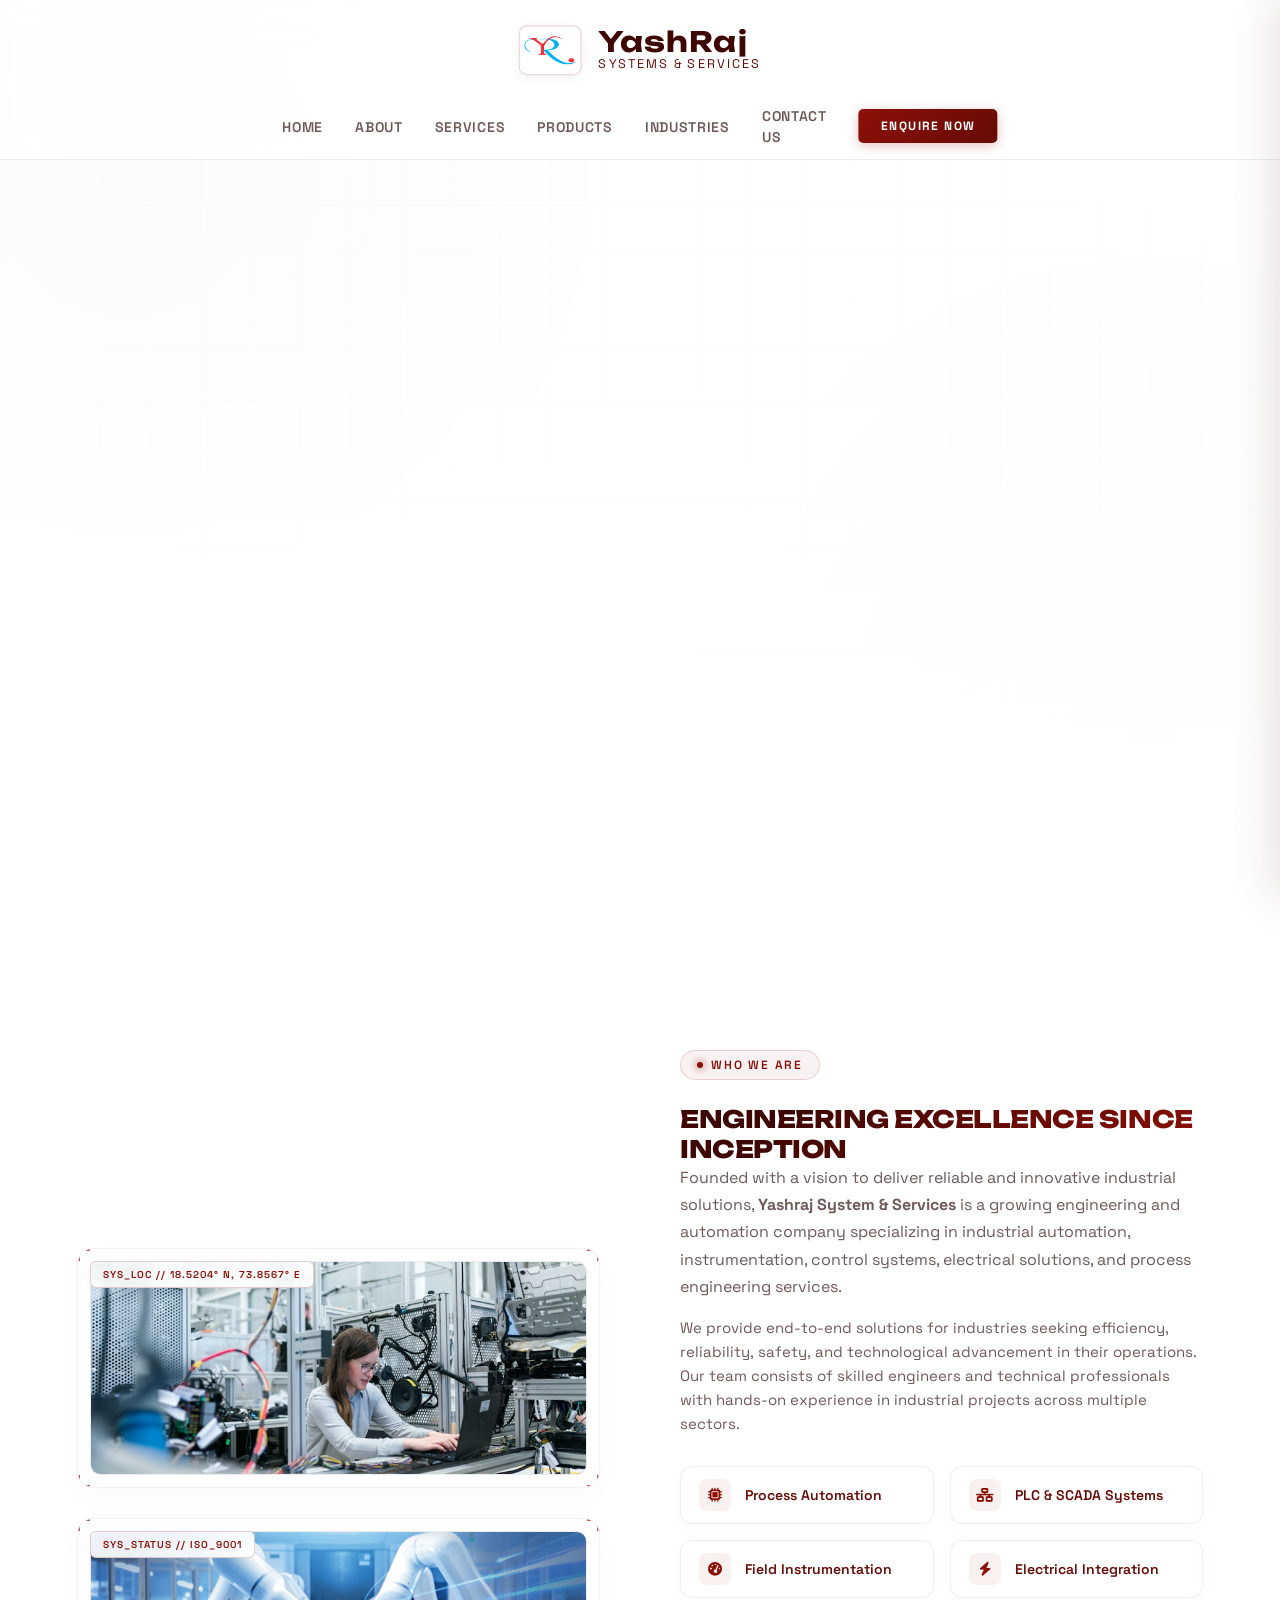
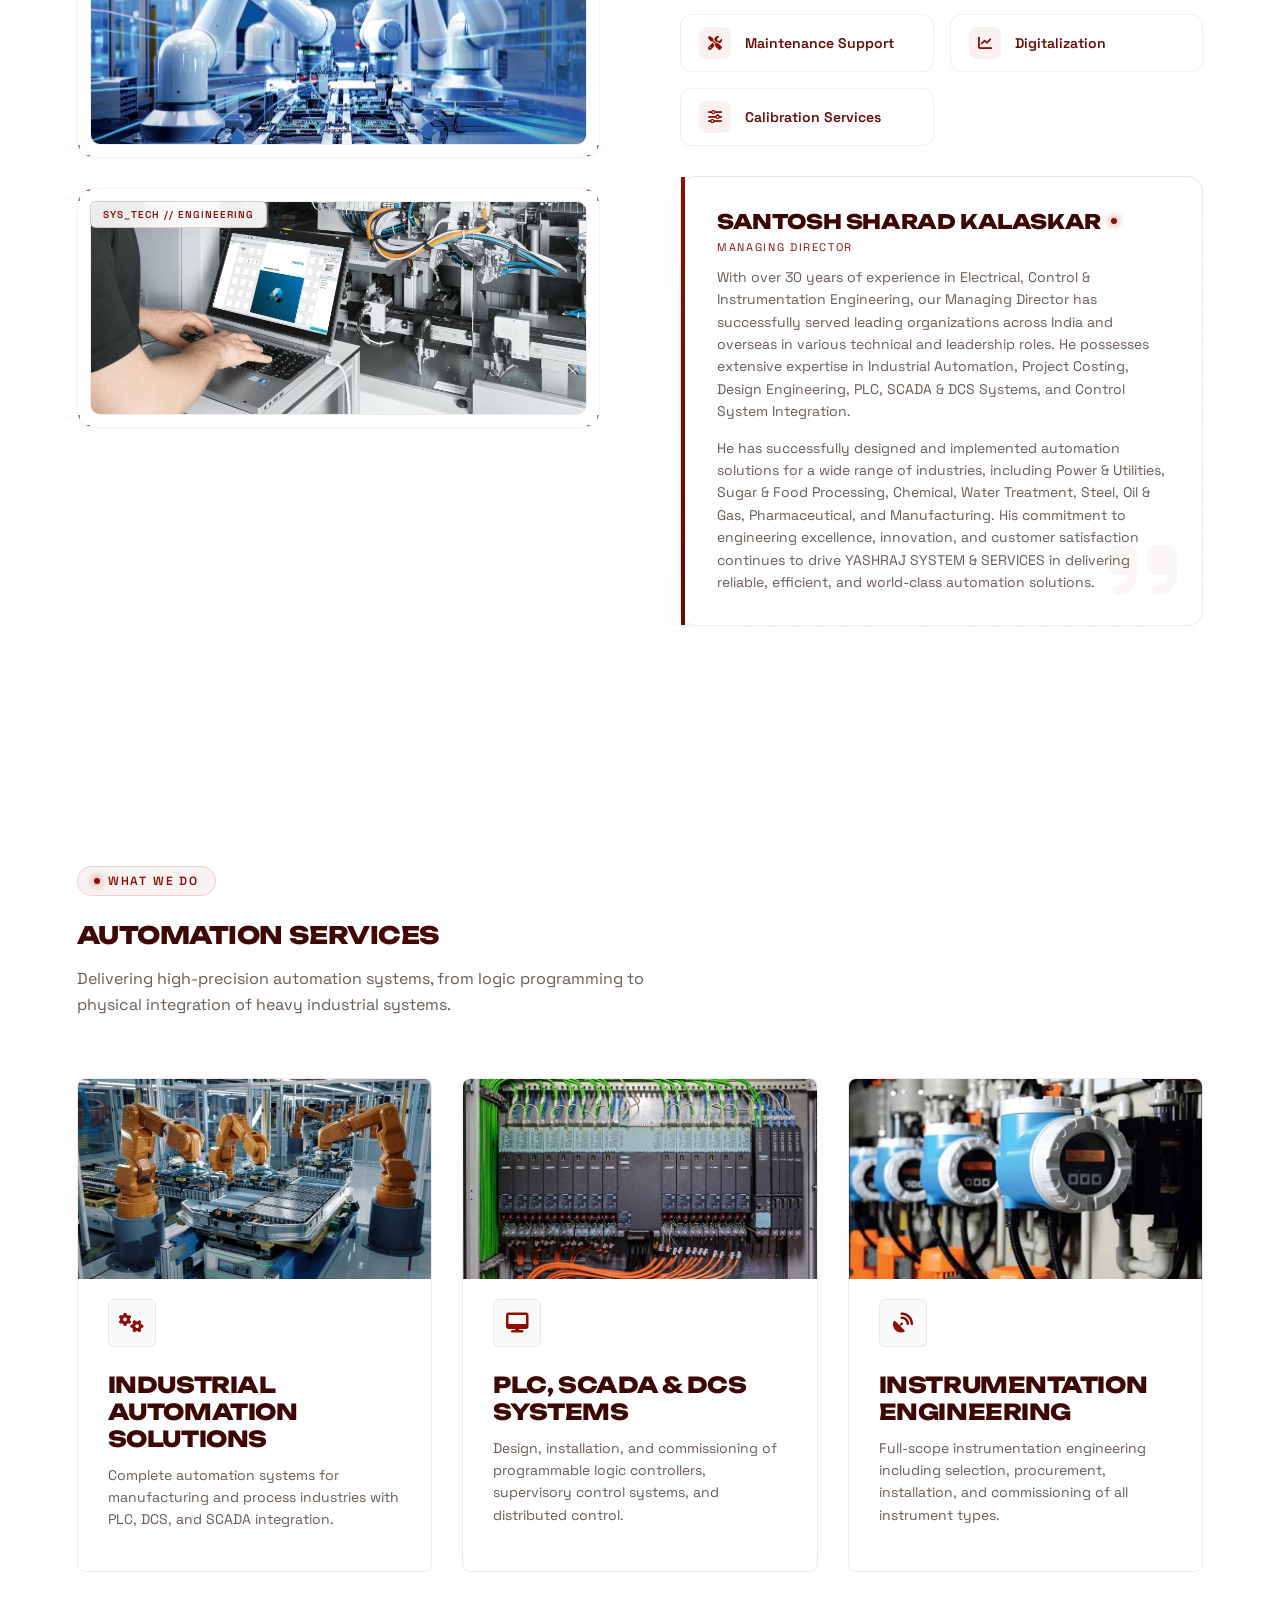
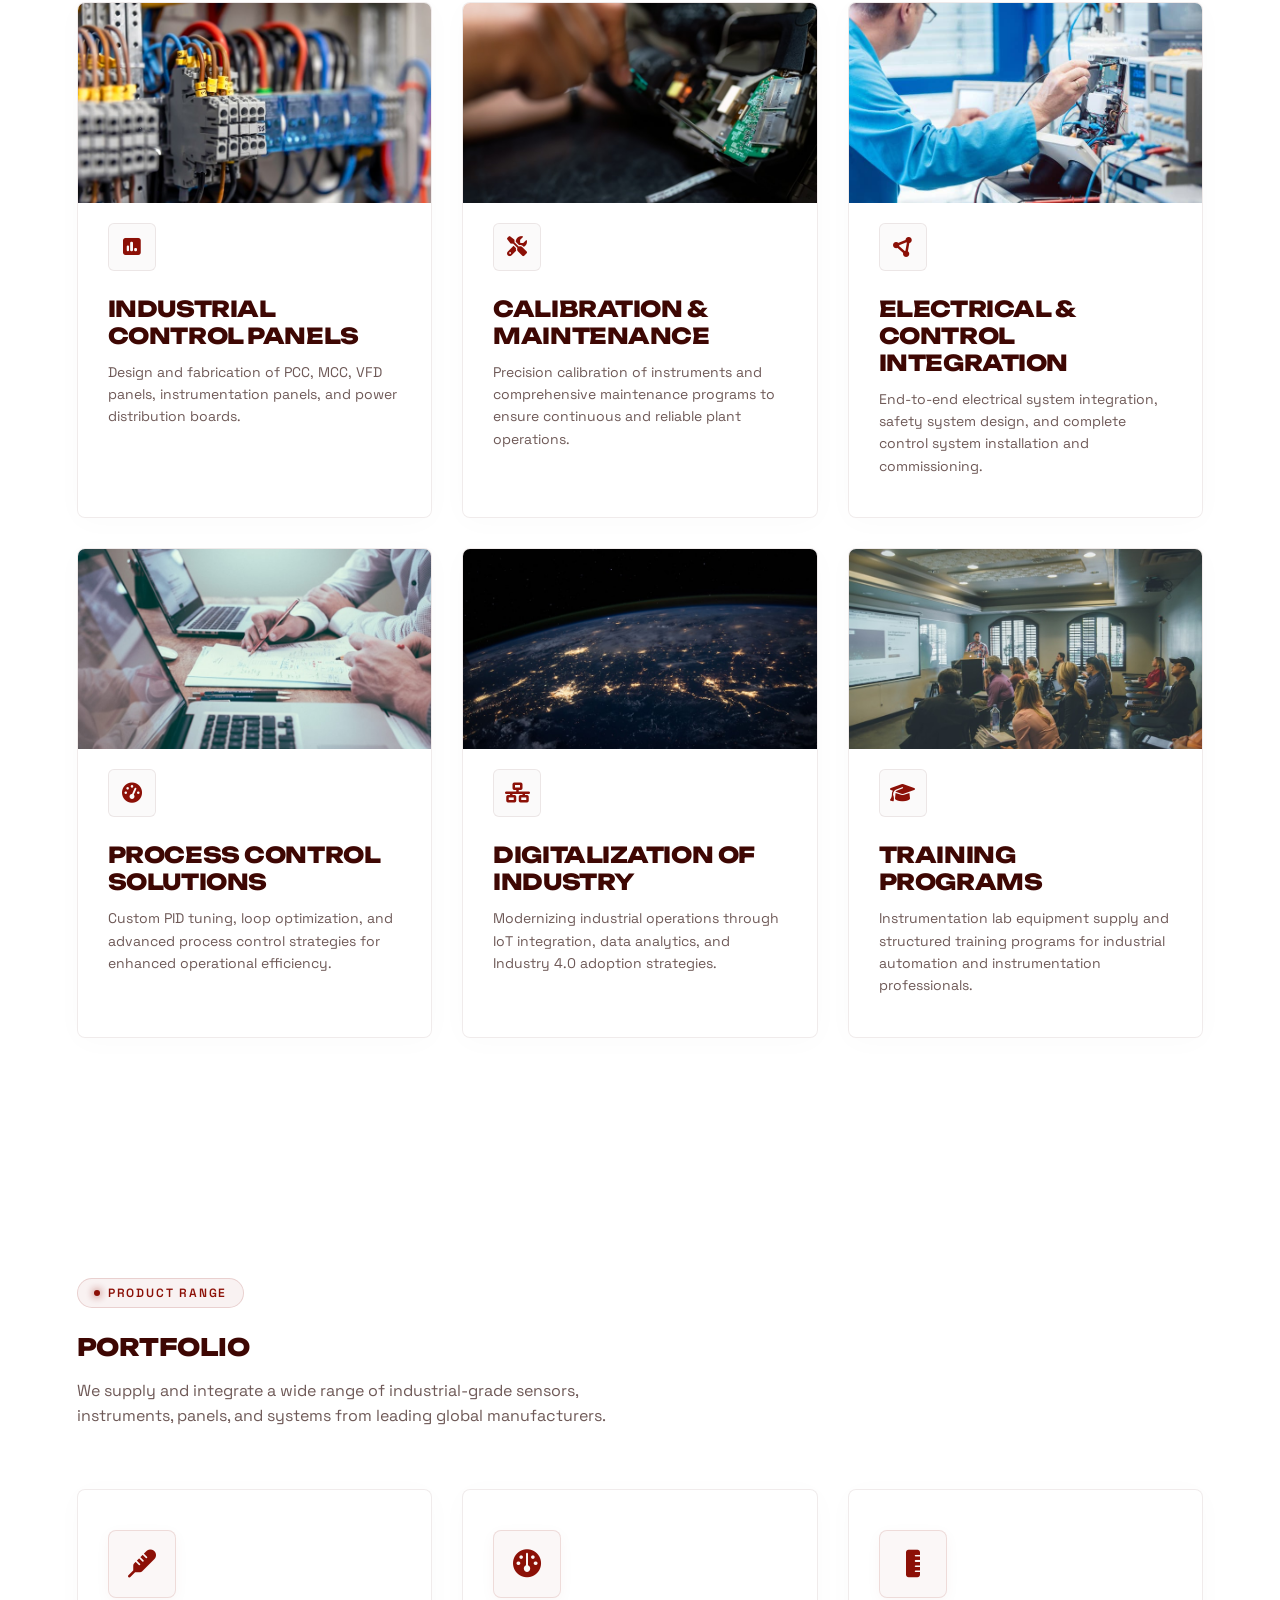
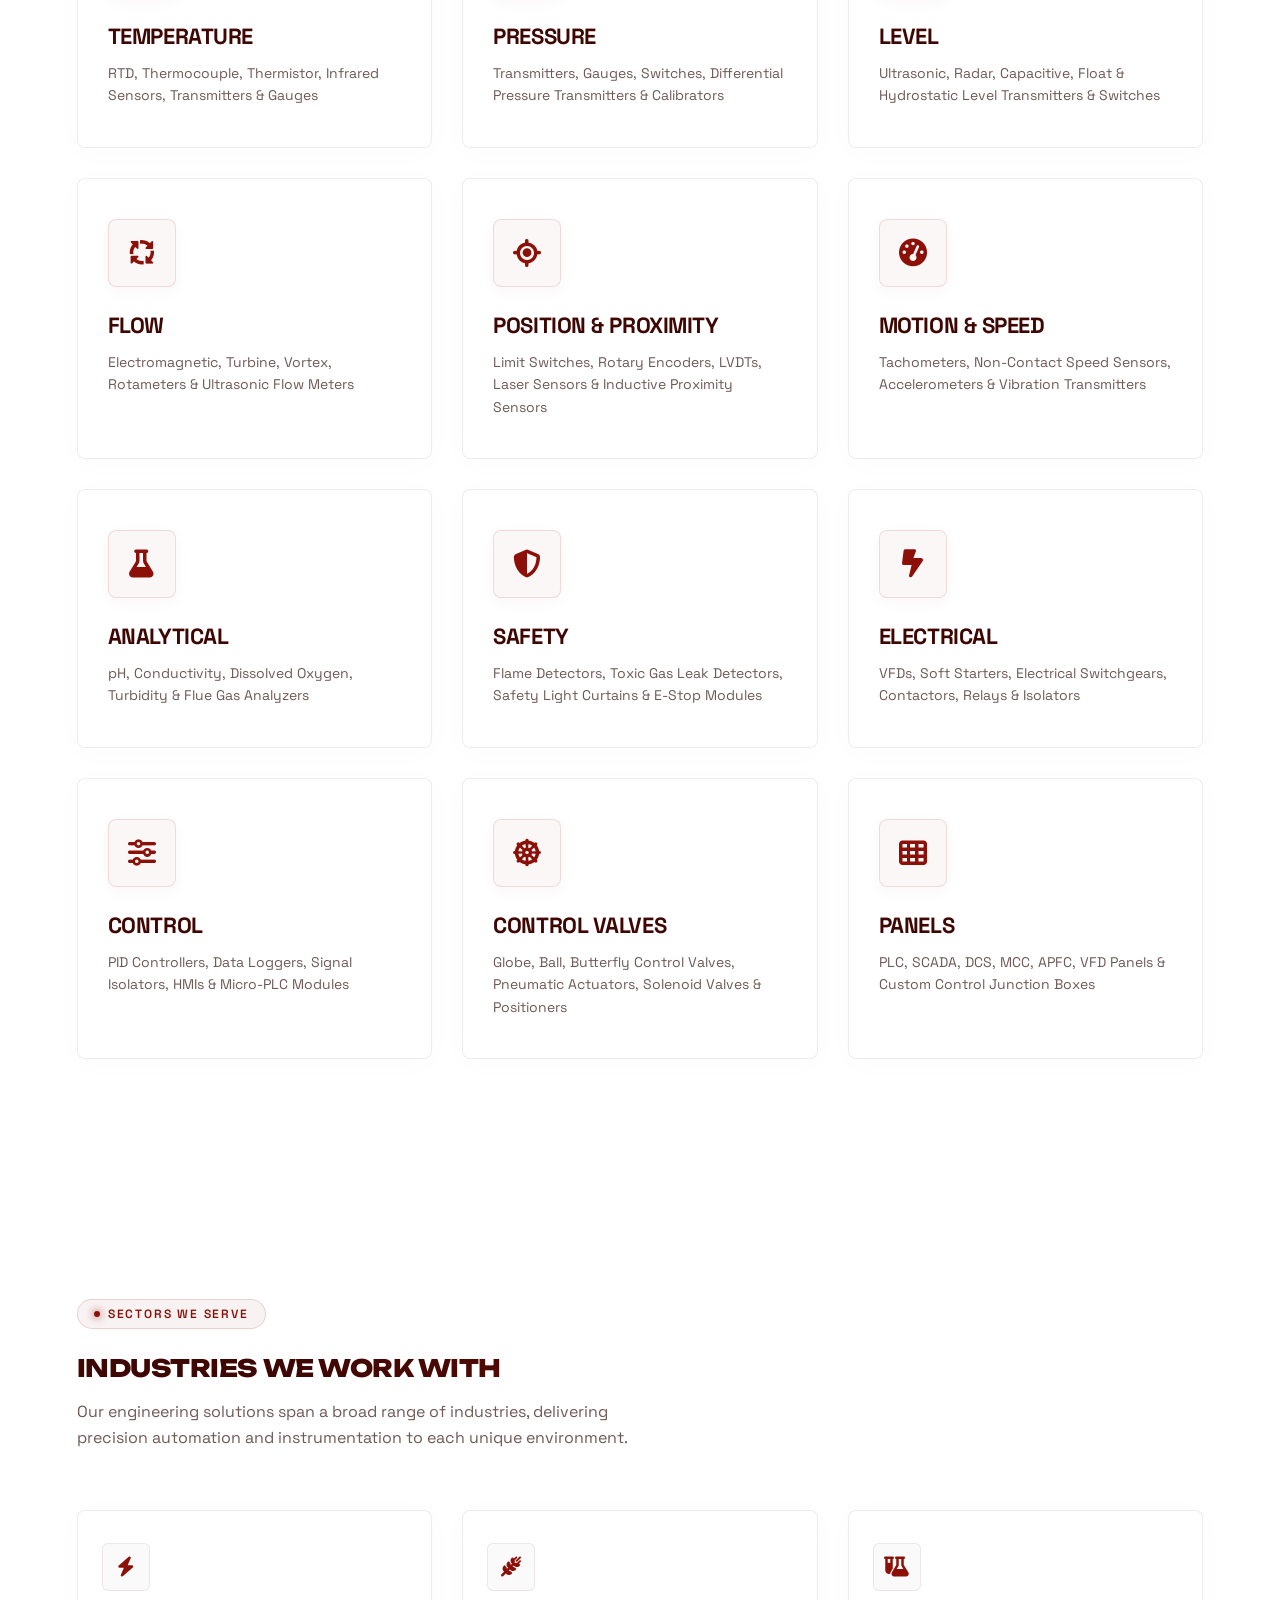
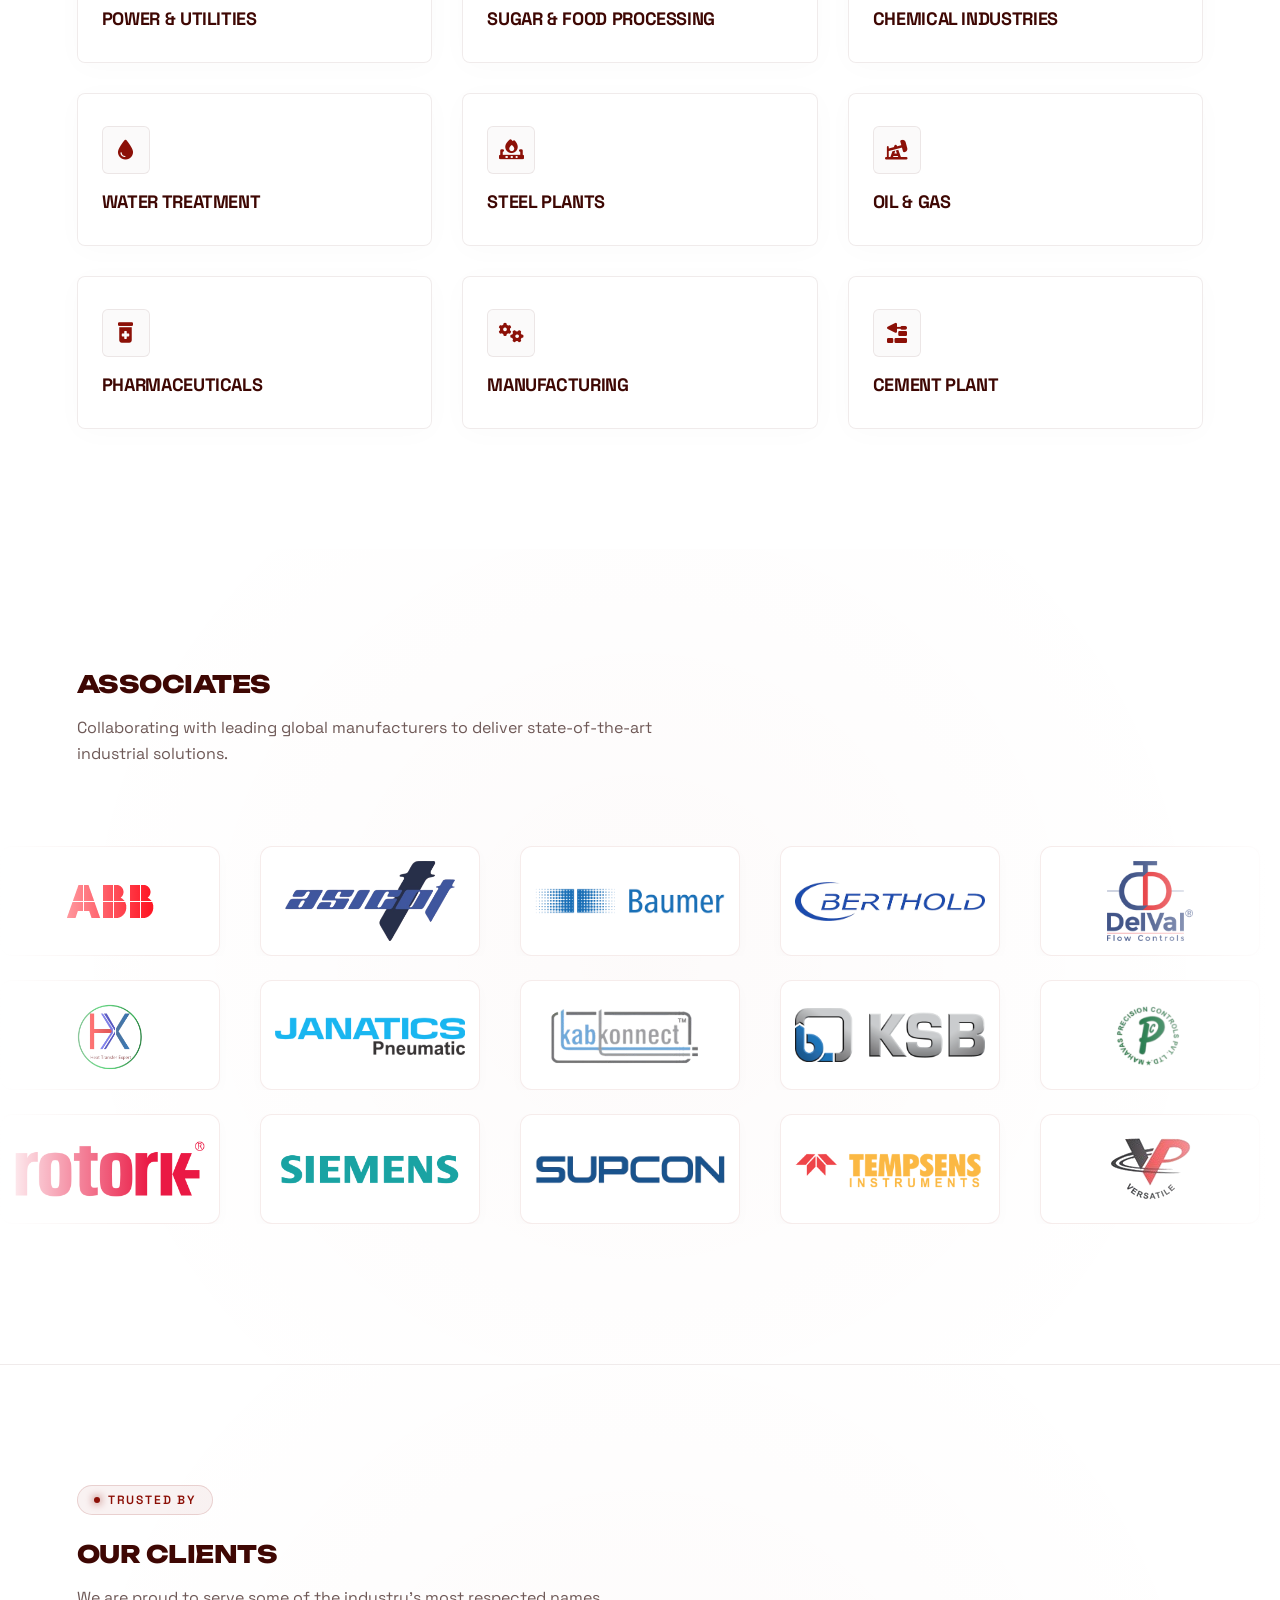
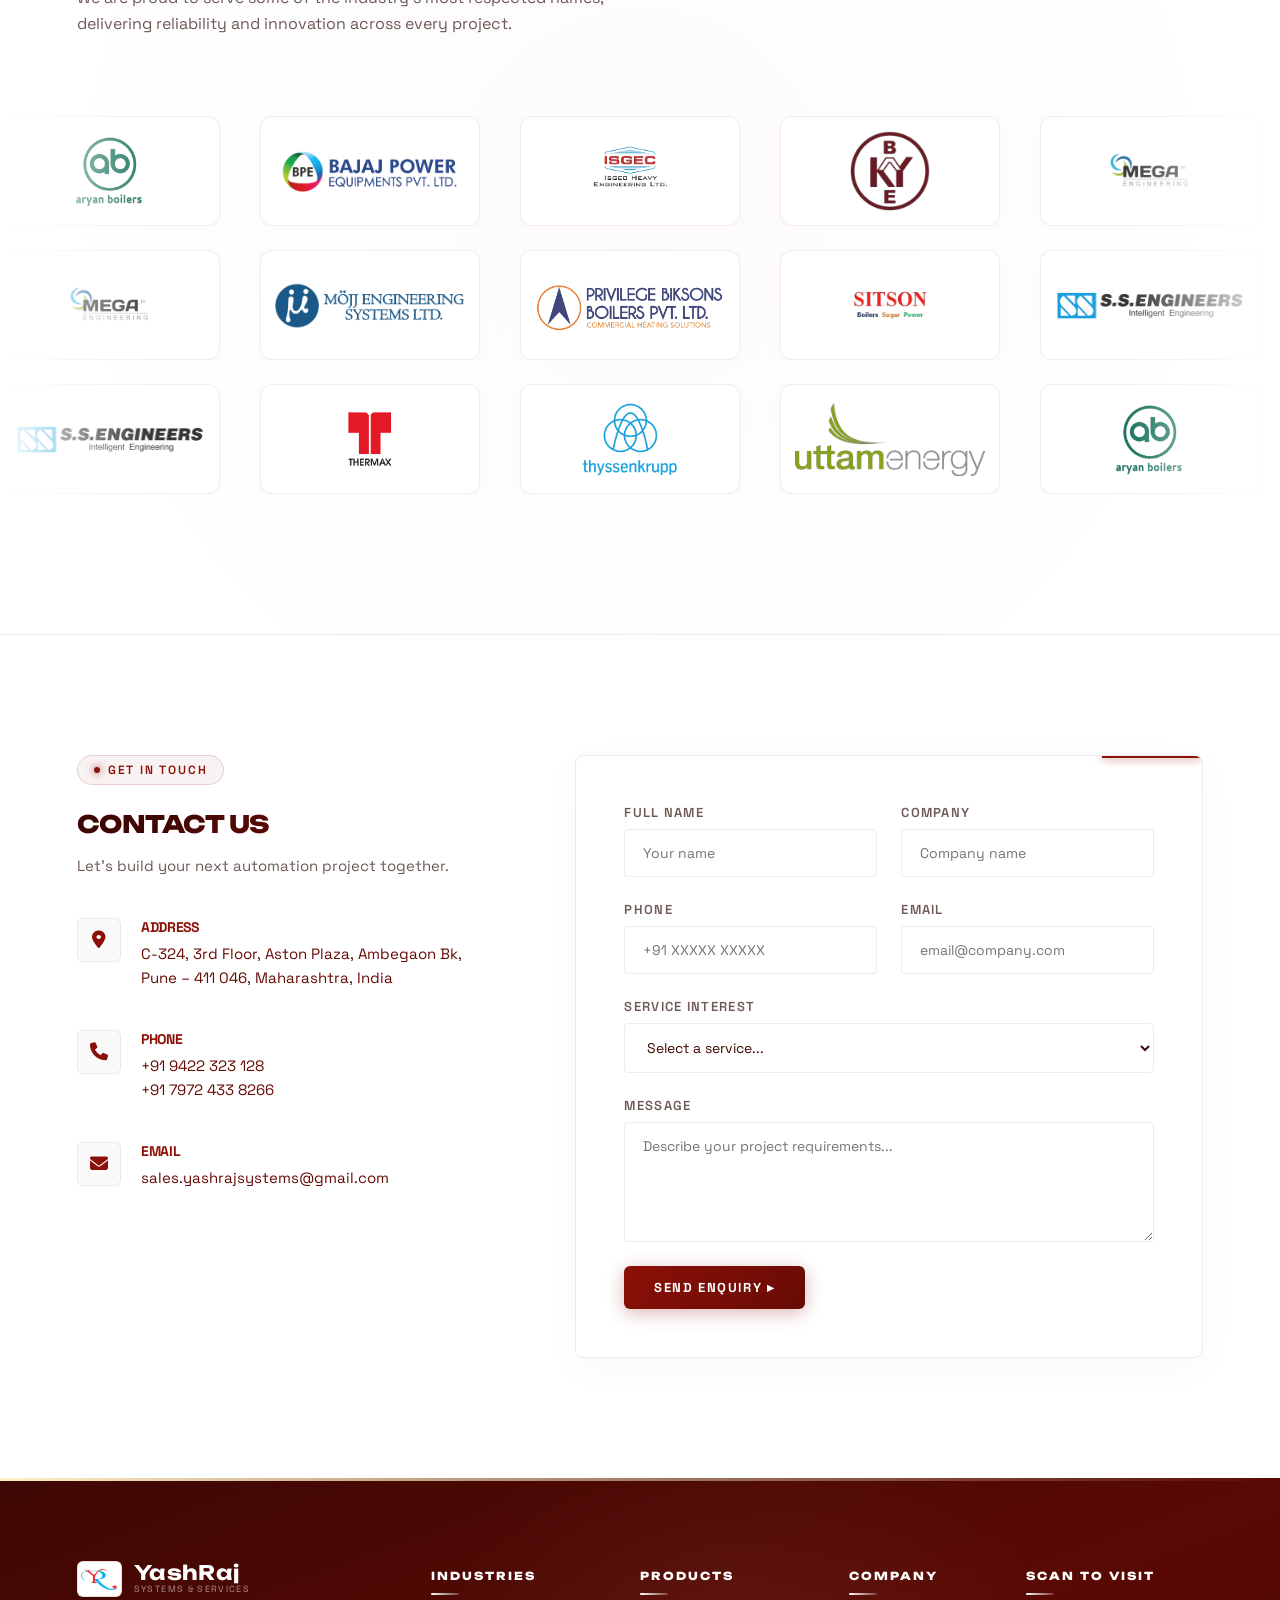
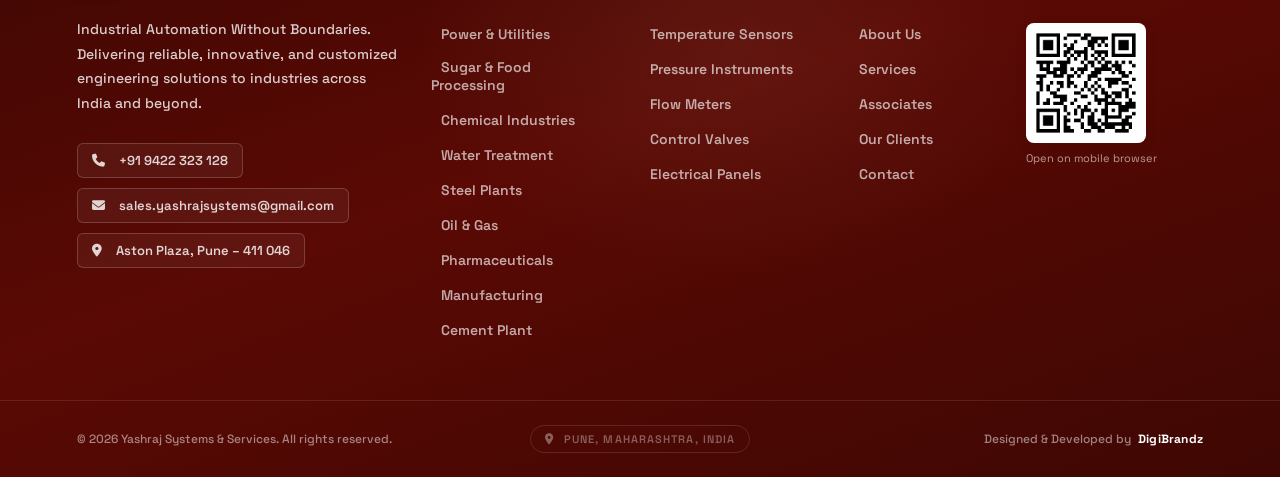
==== index.html @ 5d33dfa5 "feat: implement loader-to-website cross-fade transition" ====
<!DOCTYPE html>
<html lang="en">
<head>
    <meta charset="UTF-8">
    <meta name="viewport" content="width=device-width, initial-scale=1.0">
    <title>YashRaj Systems & Services | Futuristic Industrial Networking & Automation</title>
    
    <!-- Meta Descriptions for SEO -->
    <meta name="description" content="YashRaj Systems & Services provides premium, next-generation industrial automation, DCS/PLC/SCADA integration, and fiber optic network infrastructure for modern smart factories.">
    <meta name="keywords" content="Industrial Automation, SCADA systems, PLC DCS integration, Fiber Optic Infrastructure, Industrial networking, Pune automation, smart connectivity">
    <!-- Style Sheets -->
    <link rel="stylesheet" href="https://cdnjs.cloudflare.com/ajax/libs/font-awesome/6.4.0/css/all.min.css">
    <link rel="stylesheet" href="css/style.css">
</head>
<body class="loading">

    <!-- Full Screen Loading Overlay with Video Animation -->
    <div id="loadingOverlay" class="loading-overlay">
        <video id="loadingVideo" class="loading-video" autoplay muted playsinline>
            <source src="LogoAnimat.mp4" type="video/mp4">
            Your browser does not support the video tag.
        </video>
    </div>

    <!-- Ambient Grid & Neon Glow Overlay -->
    <div class="ambient-glow"></div>
    <div class="grid-bg"></div>

    <!-- Header -->
    <header>
        <a class="logo" href="#hero">
            <img class="logo-img" src="YASHRAJ LOGO 4.png" alt="YashRaj Systems Logo">
            <div class="logo-text">
                <span class="logo-title">YashRaj</span>
                <span class="logo-tag">Systems &amp; Services</span>
            </div>
        </a>
        <!-- Desktop nav only — hidden on mobile via CSS -->
        <nav>
            <ul class="nav-menu">
                <li><a class="nav-link" href="#hero">Home</a></li>
                <li><a class="nav-link" href="#about">About</a></li>
                <li><a class="nav-link" href="#services">Services</a></li>
                <li><a class="nav-link" href="#products">Products</a></li>
                <li><a class="nav-link" href="#industries">Industries</a></li>
                <li><a class="nav-link" href="#contact">Contact Us</a></li>
                <li><a href="#contact" class="btn-cyber">Enquire Now</a></li>
            </ul>
        </nav>
        <!-- Hamburger button — only visible on mobile -->
        <button class="hamburger" id="hamburgerBtn" aria-label="Open menu">
            <span></span>
            <span></span>
            <span></span>
        </button>
    </header>

    <!-- Mobile Drawer (completely separate from desktop nav) -->
    <div class="mobile-backdrop" id="mobileBackdrop"></div>
    <div class="mobile-drawer" id="mobileDrawer" aria-hidden="true">
        <div class="drawer-header">
            <div class="drawer-logo" style="flex-direction: row; align-items: center; gap: 10px;">
                <img class="logo-img" src="YASHRAJ LOGO 4.png" alt="YashRaj Systems Logo" style="height: 30px;">
                <div class="logo-text">
                    <span class="logo-title" style="font-family:'Unbounded',sans-serif;font-size:16px;color:var(--color-cyan);">YashRaj</span>
                    <span class="logo-tag" style="font-size:8px;color:var(--text-muted);letter-spacing:0.15em;text-transform:uppercase;">Systems &amp; Services</span>
                </div>
            </div>
            <button class="drawer-close" id="drawerClose" aria-label="Close menu">&#x2715;</button>
        </div>
        <nav class="drawer-nav">
            <a class="drawer-link" href="#hero">Home</a>
            <a class="drawer-link" href="#about">About</a>
            <a class="drawer-link" href="#services">Services</a>
            <a class="drawer-link" href="#products">Products</a>
            <a class="drawer-link" href="#industries">Industries</a>
            <a class="drawer-link" href="#contact">Contact Us</a>
        </nav>
        <div class="drawer-footer">
            <a href="#contact" class="btn-cyber drawer-cta">Enquire Now</a>
        </div>
    </div>


    <!-- Main Content Container -->
    <main>

        <!-- 1. Hero Section (With Looping Motherboard Video Background) -->
        <section id="hero">
            <div class="video-bg-container">
                <video autoplay muted loop playsinline class="hero-video-bg">
                    <source src="Connections_internet_connectivit…_202606132314.mp4" type="video/mp4">
                </video>
                <div class="video-overlay"></div>
            </div>
            
            <div class="hero-layout">
                <div class="hero-txt">
                    <span class="subheading-cyber"><i class="fa-solid fa-certificate" style="margin-right: 5px; color: var(--color-cyan);"></i> ISO 9001:2015 Certified // Pune, Maharashtra, India</span>
                    <h1 class="gradient-text">Industrial Automation Without Boundaries</h1>
                    <p>End-to-end industrial automation, instrumentation, PLC &amp; SCADA systems, and process engineering solutions for modern industries across India and beyond.</p>
                    <div class="hero-ctas">
                        <a href="#services" class="btn-cyber">Our Services <i class="fa-solid fa-chevron-right" style="font-size: 10px; margin-left: 4px;"></i></a>
                        <a href="#contact" class="btn-sec">Get in Touch</a>
                    </div>
                    <div class="hero-telemetry">
                        <div class="telemetry-item">
                            <span class="telemetry-val"><span class="stat-counter" data-target="30">0</span>+</span>
                            <span class="telemetry-lbl">Years Experience</span>
                        </div>
                        <div class="telemetry-item">
                            <span class="telemetry-val"><span class="stat-counter" data-target="40">0</span>+</span>
                            <span class="telemetry-lbl">Industries Served</span>
                        </div>
                        <div class="telemetry-item">
                            <span class="telemetry-val"><span class="stat-counter" data-target="100">0</span>+</span>
                            <span class="telemetry-lbl">Products Offered</span>
                        </div>
                    </div>
                </div>
            </div>
        </section>

        <!-- 2. About Section — Mosaic Visual Layout -->
        <section id="about">
            <div class="about-grid">
                <div class="about-graphics-column">
                    <!-- Image Card 1 -->
                    <div class="about-image-card">
                        <!-- Cyber Corners -->
                        <div class="cyber-corner cyber-corner-tl"></div>
                        <div class="cyber-corner cyber-corner-tr"></div>
                        <div class="cyber-corner cyber-corner-bl"></div>
                        <div class="cyber-corner cyber-corner-br"></div>
                        
                        <!-- HUD Scan Label -->
                        <div class="hud-badge-cyber" style="top: 12px; left: 12px;">
                            SYS_LOC // 18.5204° N, 73.8567° E
                        </div>
                        <img class="about-tech-img" src="images/about-tech-1.jpg" alt="Industrial instrumentation engineer">
                    </div>
                    
                    <!-- Image Card 2 -->
                    <div class="about-image-card">
                        <!-- Cyber Corners -->
                        <div class="cyber-corner cyber-corner-tl"></div>
                        <div class="cyber-corner cyber-corner-tr"></div>
                        <div class="cyber-corner cyber-corner-bl"></div>
                        <div class="cyber-corner cyber-corner-br"></div>
                        
                        <!-- HUD Scan Label -->
                        <div class="hud-badge-cyber" style="top: 12px; left: 12px;">
                            SYS_STATUS // ISO_9001
                        </div>
                        <img class="about-tech-img" src="images/about-tech-2.jpg" alt="Advanced automated machinery">
                    </div>

                    <!-- Image Card 3 -->
                    <div class="about-image-card">
                        <!-- Cyber Corners -->
                        <div class="cyber-corner cyber-corner-tl"></div>
                        <div class="cyber-corner cyber-corner-tr"></div>
                        <div class="cyber-corner cyber-corner-bl"></div>
                        <div class="cyber-corner cyber-corner-br"></div>
                        
                        <!-- HUD Scan Label -->
                        <div class="hud-badge-cyber" style="top: 12px; left: 12px;">
                            SYS_TECH // ENGINEERING
                        </div>
                        <img class="about-tech-img" src="images/about-tech-3.jpg" alt="Automation Engineering Services">
                    </div>
                </div>
                <div class="about-info">
                    <span class="subheading-cyber">Who We Are</span>
                    <h2 class="gradient-text">Engineering Excellence Since Inception</h2>
                    <p style="font-size: 16px; line-height: 1.7; color: var(--text-muted); margin-bottom: 16px;">
                        Founded with a vision to deliver reliable and innovative industrial solutions, <strong>Yashraj System &amp; Services</strong> is a growing engineering and automation company specializing in industrial automation, instrumentation, control systems, electrical solutions, and process engineering services.
                    </p>
                    <p style="font-size: 15px; line-height: 1.6; color: var(--text-muted); margin-bottom: 24px;">
                        We provide end-to-end solutions for industries seeking efficiency, reliability, safety, and technological advancement in their operations. Our team consists of skilled engineers and technical professionals with hands-on experience in industrial projects across multiple sectors.
                    </p>
                    <div class="about-features">
                        <div class="about-feature-card">
                            <div class="about-feature-icon"><i class="fa-solid fa-microchip"></i></div>
                            <span>Process Automation</span>
                        </div>
                        <div class="about-feature-card">
                            <div class="about-feature-icon"><i class="fa-solid fa-network-wired"></i></div>
                            <span>PLC &amp; SCADA Systems</span>
                        </div>
                        <div class="about-feature-card">
                            <div class="about-feature-icon"><i class="fa-solid fa-gauge-high"></i></div>
                            <span>Field Instrumentation</span>
                        </div>
                        <div class="about-feature-card">
                            <div class="about-feature-icon"><i class="fa-solid fa-bolt"></i></div>
                            <span>Electrical Integration</span>
                        </div>
                        <div class="about-feature-card">
                            <div class="about-feature-icon"><i class="fa-solid fa-screwdriver-wrench"></i></div>
                            <span>Maintenance Support</span>
                        </div>
                        <div class="about-feature-card">
                            <div class="about-feature-icon"><i class="fa-solid fa-chart-line"></i></div>
                            <span>Digitalization</span>
                        </div>
                        <div class="about-feature-card">
                            <div class="about-feature-icon"><i class="fa-solid fa-sliders"></i></div>
                            <span>Calibration Services</span>
                        </div>
                    </div>


                    <div class="director-panel" style="margin-top: 30px;">
                        <div class="director-quote-watermark"><i class="fa-solid fa-quote-right"></i></div>
                        <div class="director-info">
                            <h4>Santosh Sharad Kalaskar</h4>
                            <div class="role">Managing Director</div>
                            <p>With over 30 years of experience in Electrical, Control &amp; Instrumentation Engineering, our Managing Director has successfully served leading organizations across India and overseas in various technical and leadership roles. He possesses extensive expertise in Industrial Automation, Project Costing, Design Engineering, PLC, SCADA &amp; DCS Systems, and Control System Integration.</p>
                            <p>He has successfully designed and implemented automation solutions for a wide range of industries, including Power &amp; Utilities, Sugar &amp; Food Processing, Chemical, Water Treatment, Steel, Oil &amp; Gas, Pharmaceutical, and Manufacturing. His commitment to engineering excellence, innovation, and customer satisfaction continues to drive YASHRAJ SYSTEM &amp; SERVICES in delivering reliable, efficient, and world-class automation solutions.</p>
                        </div>
                    </div>
                </div>
            </div>
        </section>

        <!-- 3. Services Section -->
        <section id="services">
            <div class="section-hdr">
                <span class="subheading-cyber">What We Do</span>
                <h2 class="gradient-text">Automation Services</h2>
                <p>Delivering high-precision automation systems, from logic programming to physical integration of heavy industrial systems.</p>
            </div>
            
            <div class="services-container">
                <div class="service-card">
                    <div class="service-card-img">
                        <img src="images/industrial-automation.jpg" alt="Industrial Automation Solutions">
                    </div>
                    <div class="service-icon-wrap"><i class="fa-solid fa-gears"></i></div>
                    <h3>Industrial Automation Solutions</h3>
                    <p>Complete automation systems for manufacturing and process industries with PLC, DCS, and SCADA integration.</p>
                </div>
                <div class="service-card">
                    <div class="service-card-img">
                        <img src="images/plc-scada-dcs.jpg" alt="PLC, SCADA & DCS Systems">
                    </div>
                    <div class="service-icon-wrap"><i class="fa-solid fa-desktop"></i></div>
                    <h3>PLC, SCADA &amp; DCS Systems</h3>
                    <p>Design, installation, and commissioning of programmable logic controllers, supervisory control systems, and distributed control.</p>
                </div>
                <div class="service-card">
                    <div class="service-card-img">
                        <img src="images/instrumentation.jpg" alt="Instrumentation Engineering">
                    </div>
                    <div class="service-icon-wrap"><i class="fa-solid fa-satellite-dish"></i></div>
                    <h3>Instrumentation Engineering</h3>
                    <p>Full-scope instrumentation engineering including selection, procurement, installation, and commissioning of all instrument types.</p>
                </div>
                <div class="service-card">
                    <div class="service-card-img">
                        <img src="images/control-panels.jpg" alt="Industrial Control Panels">
                    </div>
                    <div class="service-icon-wrap"><i class="fa-solid fa-square-poll-vertical"></i></div>
                    <h3>Industrial Control Panels</h3>
                    <p>Design and fabrication of PCC, MCC, VFD panels, instrumentation panels, and power distribution boards.</p>
                </div>
                <div class="service-card">
                    <div class="service-card-img">
                        <img src="images/calibration-support.jpg" alt="Calibration & Maintenance">
                    </div>
                    <div class="service-icon-wrap"><i class="fa-solid fa-screwdriver-wrench"></i></div>
                    <h3>Calibration &amp; Maintenance</h3>
                    <p>Precision calibration of instruments and comprehensive maintenance programs to ensure continuous and reliable plant operations.</p>
                </div>
                <div class="service-card">
                    <div class="service-card-img">
                        <img src="images/electrical-integration.jpg" alt="Electrical & Control Integration">
                    </div>
                    <div class="service-icon-wrap"><i class="fa-solid fa-circle-nodes"></i></div>
                    <h3>Electrical &amp; Control Integration</h3>
                    <p>End-to-end electrical system integration, safety system design, and complete control system installation and commissioning.</p>
                </div>
                <div class="service-card">
                    <div class="service-card-img">
                        <img src="images/process-control.jpg" alt="Process Control Solutions">
                    </div>
                    <div class="service-icon-wrap"><i class="fa-solid fa-gauge-high"></i></div>
                    <h3>Process Control Solutions</h3>
                    <p>Custom PID tuning, loop optimization, and advanced process control strategies for enhanced operational efficiency.</p>
                </div>
                <div class="service-card">
                    <div class="service-card-img">
                        <img src="images/digitalization.jpg" alt="Digitalization of Industry">
                    </div>
                    <div class="service-icon-wrap"><i class="fa-solid fa-network-wired"></i></div>
                    <h3>Digitalization of Industry</h3>
                    <p>Modernizing industrial operations through IoT integration, data analytics, and Industry 4.0 adoption strategies.</p>
                </div>
                <div class="service-card">
                    <div class="service-card-img">
                        <img src="images/training-programs.jpg" alt="Training Programs">
                    </div>
                    <div class="service-icon-wrap"><i class="fa-solid fa-graduation-cap"></i></div>
                    <h3>Training Programs</h3>
                    <p>Instrumentation lab equipment supply and structured training programs for industrial automation and instrumentation professionals.</p>
                </div>
            </div>
        </section>

        <!-- 4. Product Range Section -->
        <section id="products">
            <div class="section-hdr">
                <span class="subheading-cyber">Product Range</span>
                <h2 class="gradient-text">Portfolio</h2>
                <p>We supply and integrate a wide range of industrial-grade sensors, instruments, panels, and systems from leading global manufacturers.</p>
            </div>
            
            <div class="services-container">
                <!-- Temperature -->
                <div class="service-card">
                    <div class="service-icon-wrap"><i class="fa-solid fa-thermometer"></i></div>
                    <h3 style="font-family: 'Space Grotesk', sans-serif;">Temperature</h3>
                    <p>RTD, Thermocouple, Thermistor, Infrared Sensors, Transmitters &amp; Gauges</p>
                </div>
                <!-- Pressure -->
                <div class="service-card">
                    <div class="service-icon-wrap"><i class="fa-solid fa-gauge"></i></div>
                    <h3 style="font-family: 'Space Grotesk', sans-serif;">Pressure</h3>
                    <p>Transmitters, Gauges, Switches, Differential Pressure Transmitters &amp; Calibrators</p>
                </div>
                <!-- Level -->
                <div class="service-card">
                    <div class="service-icon-wrap"><i class="fa-solid fa-ruler-vertical"></i></div>
                    <h3 style="font-family: 'Space Grotesk', sans-serif;">Level</h3>
                    <p>Ultrasonic, Radar, Capacitive, Float &amp; Hydrostatic Level Transmitters &amp; Switches</p>
                </div>
                <!-- Flow -->
                <div class="service-card">
                    <div class="service-icon-wrap"><i class="fa-solid fa-arrows-spin"></i></div>
                    <h3 style="font-family: 'Space Grotesk', sans-serif;">Flow</h3>
                    <p>Electromagnetic, Turbine, Vortex, Rotameters &amp; Ultrasonic Flow Meters</p>
                </div>
                <!-- Position & Proximity -->
                <div class="service-card">
                    <div class="service-icon-wrap"><i class="fa-solid fa-location-crosshairs"></i></div>
                    <h3 style="font-family: 'Space Grotesk', sans-serif;">Position &amp; Proximity</h3>
                    <p>Limit Switches, Rotary Encoders, LVDTs, Laser Sensors &amp; Inductive Proximity Sensors</p>
                </div>
                <!-- Motion & Speed -->
                <div class="service-card">
                    <div class="service-icon-wrap"><i class="fa-solid fa-gauge-high"></i></div>
                    <h3 style="font-family: 'Space Grotesk', sans-serif;">Motion &amp; Speed</h3>
                    <p>Tachometers, Non-Contact Speed Sensors, Accelerometers &amp; Vibration Transmitters</p>
                </div>
                <!-- Analytical -->
                <div class="service-card">
                    <div class="service-icon-wrap"><i class="fa-solid fa-flask"></i></div>
                    <h3 style="font-family: 'Space Grotesk', sans-serif;">Analytical</h3>
                    <p>pH, Conductivity, Dissolved Oxygen, Turbidity &amp; Flue Gas Analyzers</p>
                </div>
                <!-- Safety -->
                <div class="service-card">
                    <div class="service-icon-wrap"><i class="fa-solid fa-shield-halved"></i></div>
                    <h3 style="font-family: 'Space Grotesk', sans-serif;">Safety</h3>
                    <p>Flame Detectors, Toxic Gas Leak Detectors, Safety Light Curtains &amp; E-Stop Modules</p>
                </div>
                <!-- Electrical -->
                <div class="service-card">
                    <div class="service-icon-wrap"><i class="fa-solid fa-bolt-lightning"></i></div>
                    <h3 style="font-family: 'Space Grotesk', sans-serif;">Electrical</h3>
                    <p>VFDs, Soft Starters, Electrical Switchgears, Contactors, Relays &amp; Isolators</p>
                </div>
                <!-- Control -->
                <div class="service-card">
                    <div class="service-icon-wrap"><i class="fa-solid fa-sliders"></i></div>
                    <h3 style="font-family: 'Space Grotesk', sans-serif;">Control</h3>
                    <p>PID Controllers, Data Loggers, Signal Isolators, HMIs &amp; Micro-PLC Modules</p>
                </div>
                <!-- Control Valves -->
                <div class="service-card">
                    <div class="service-icon-wrap"><i class="fa-solid fa-dharmachakra"></i></div>
                    <h3 style="font-family: 'Space Grotesk', sans-serif;">Control Valves</h3>
                    <p>Globe, Ball, Butterfly Control Valves, Pneumatic Actuators, Solenoid Valves &amp; Positioners</p>
                </div>
                <!-- Panels -->
                <div class="service-card">
                    <div class="service-icon-wrap"><i class="fa-solid fa-table-cells"></i></div>
                    <h3 style="font-family: 'Space Grotesk', sans-serif;">Panels</h3>
                    <p>PLC, SCADA, DCS, MCC, APFC, VFD Panels &amp; Custom Control Junction Boxes</p>
                </div>
            </div>
        </section>

        <!-- 7. Sectors We Serve Section -->
        <section id="industries">
            <div class="section-hdr">
                <span class="subheading-cyber">Sectors We Serve</span>
                <h2 class="gradient-text">Industries We Work With</h2>
                <p>Our engineering solutions span a broad range of industries, delivering precision automation and instrumentation to each unique environment.</p>
            </div>
            
            <div class="services-container">
                <!-- 1. Power & Utilities -->
                <div class="service-card" style="min-height: auto; padding: 32px 24px;">
                    <div class="service-icon-wrap" style="margin-bottom: 16px;"><i class="fa-solid fa-bolt"></i></div>
                    <h3 style="font-size: 18px; margin-bottom: 0; font-family: 'Space Grotesk', sans-serif;">Power &amp; Utilities</h3>
                </div>
                <!-- 2. Sugar & Food Processing -->
                <div class="service-card" style="min-height: auto; padding: 32px 24px;">
                    <div class="service-icon-wrap" style="margin-bottom: 16px;"><i class="fa-solid fa-wheat-awn"></i></div>
                    <h3 style="font-size: 18px; margin-bottom: 0; font-family: 'Space Grotesk', sans-serif;">Sugar &amp; Food Processing</h3>
                </div>
                <!-- 3. Chemical Industries -->
                <div class="service-card" style="min-height: auto; padding: 32px 24px;">
                    <div class="service-icon-wrap" style="margin-bottom: 16px;"><i class="fa-solid fa-flask-vial"></i></div>
                    <h3 style="font-size: 18px; margin-bottom: 0; font-family: 'Space Grotesk', sans-serif;">Chemical Industries</h3>
                </div>
                <!-- 4. Water Treatment -->
                <div class="service-card" style="min-height: auto; padding: 32px 24px;">
                    <div class="service-icon-wrap" style="margin-bottom: 16px;"><i class="fa-solid fa-droplet"></i></div>
                    <h3 style="font-size: 18px; margin-bottom: 0; font-family: 'Space Grotesk', sans-serif;">Water Treatment</h3>
                </div>
                <!-- 5. Steel Plants -->
                <div class="service-card" style="min-height: auto; padding: 32px 24px;">
                    <div class="service-icon-wrap" style="margin-bottom: 16px;"><i class="fa-solid fa-fire-burner"></i></div>
                    <h3 style="font-size: 18px; margin-bottom: 0; font-family: 'Space Grotesk', sans-serif;">Steel Plants</h3>
                </div>
                <!-- 6. Oil & Gas -->
                <div class="service-card" style="min-height: auto; padding: 32px 24px;">
                    <div class="service-icon-wrap" style="margin-bottom: 16px;"><i class="fa-solid fa-oil-well"></i></div>
                    <h3 style="font-size: 18px; margin-bottom: 0; font-family: 'Space Grotesk', sans-serif;">Oil &amp; Gas</h3>
                </div>
                <!-- 7. Pharmaceuticals -->
                <div class="service-card" style="min-height: auto; padding: 32px 24px;">
                    <div class="service-icon-wrap" style="margin-bottom: 16px;"><i class="fa-solid fa-prescription-bottle-medical"></i></div>
                    <h3 style="font-size: 18px; margin-bottom: 0; font-family: 'Space Grotesk', sans-serif;">Pharmaceuticals</h3>
                </div>
                <!-- 8. Manufacturing -->
                <div class="service-card" style="min-height: auto; padding: 32px 24px;">
                    <div class="service-icon-wrap" style="margin-bottom: 16px;"><i class="fa-solid fa-gears"></i></div>
                    <h3 style="font-size: 18px; margin-bottom: 0; font-family: 'Space Grotesk', sans-serif;">Manufacturing</h3>
                </div>
                <!-- 9. Cement Plant -->
                <div class="service-card" style="min-height: auto; padding: 32px 24px;">
                    <div class="service-icon-wrap" style="margin-bottom: 16px;"><i class="fa-solid fa-trowel-bricks"></i></div>
                    <h3 style="font-size: 18px; margin-bottom: 0; font-family: 'Space Grotesk', sans-serif;">Cement Plant</h3>
                </div>
            </div>
        </section>

        <!-- Associates Section -->
        <section id="associates" class="logo-marquee-section">
            <div class="logo-marquee-header">
                <div class="section-hdr">
                    <h2 class="gradient-text">Associates</h2>
                    <p>Collaborating with leading global manufacturers to deliver state-of-the-art industrial solutions.</p>
                </div>
            </div>
            
            <div class="logo-marquee-rows-wrapper">
                <!-- Row 1: Left Scroll -->
                <div class="logo-marquee-container">
                    <div class="logo-marquee-track-left logo-marquee-row-1">
                        <div class="logo-marquee-item"><img src="images/ASSOCIATE'S LOGO/ABB LOGO 4.png" alt="ABB" loading="lazy"></div>
                        <div class="logo-marquee-item"><img src="images/ASSOCIATE'S LOGO/ASICOT LOGO.png" alt="ASICOT" loading="lazy"></div>
                        <div class="logo-marquee-item"><img src="images/ASSOCIATE'S LOGO/BAUMER LOGO.png" alt="BAUMER" loading="lazy"></div>
                        <div class="logo-marquee-item"><img src="images/ASSOCIATE'S LOGO/BERTHOLD LOGO.png" alt="BERTHOLD" loading="lazy"></div>
                        <div class="logo-marquee-item"><img src="images/ASSOCIATE'S LOGO/DELVEL LOGO.png" alt="DELVEL" loading="lazy"></div>
                        <div class="logo-marquee-item"><img src="images/ASSOCIATE'S LOGO/EMERSON LOGO.png" alt="EMERSON" loading="lazy"></div>
                        <div class="logo-marquee-item"><img src="images/ASSOCIATE'S LOGO/ENDRESS & HAUSSER LOGO.png" alt="ENDRESS & HAUSSER" loading="lazy"></div>
                        <div class="logo-marquee-item"><img src="images/ASSOCIATE'S LOGO/HITACHI LOGO.png" alt="HITACHI" loading="lazy"></div>
                        <div class="logo-marquee-item"><img src="images/ASSOCIATE'S LOGO/HONEYWELL LOGO.png" alt="HONEYWELL" loading="lazy"></div>
                        <!-- Duplicate -->
                        <div class="logo-marquee-item"><img src="images/ASSOCIATE'S LOGO/ABB LOGO 4.png" alt="ABB" loading="lazy"></div>
                        <div class="logo-marquee-item"><img src="images/ASSOCIATE'S LOGO/ASICOT LOGO.png" alt="ASICOT" loading="lazy"></div>
                        <div class="logo-marquee-item"><img src="images/ASSOCIATE'S LOGO/BAUMER LOGO.png" alt="BAUMER" loading="lazy"></div>
                        <div class="logo-marquee-item"><img src="images/ASSOCIATE'S LOGO/BERTHOLD LOGO.png" alt="BERTHOLD" loading="lazy"></div>
                        <div class="logo-marquee-item"><img src="images/ASSOCIATE'S LOGO/DELVEL LOGO.png" alt="DELVEL" loading="lazy"></div>
                        <div class="logo-marquee-item"><img src="images/ASSOCIATE'S LOGO/EMERSON LOGO.png" alt="EMERSON" loading="lazy"></div>
                        <div class="logo-marquee-item"><img src="images/ASSOCIATE'S LOGO/ENDRESS & HAUSSER LOGO.png" alt="ENDRESS & HAUSSER" loading="lazy"></div>
                        <div class="logo-marquee-item"><img src="images/ASSOCIATE'S LOGO/HITACHI LOGO.png" alt="HITACHI" loading="lazy"></div>
                        <div class="logo-marquee-item"><img src="images/ASSOCIATE'S LOGO/HONEYWELL LOGO.png" alt="HONEYWELL" loading="lazy"></div>
                    </div>
                </div>

                <!-- Row 2: Right Scroll -->
                <div class="logo-marquee-container">
                    <div class="logo-marquee-track-right logo-marquee-row-2">
                        <div class="logo-marquee-item"><img src="images/ASSOCIATE'S LOGO/HX LOGO.png" alt="HX" loading="lazy"></div>
                        <div class="logo-marquee-item"><img src="images/ASSOCIATE'S LOGO/JANATICES PNEUMATICS LOGO.png" alt="JANATICES PNEUMATICS" loading="lazy"></div>
                        <div class="logo-marquee-item"><img src="images/ASSOCIATE'S LOGO/KAB KONNECT LOGO.png" alt="KAB KONNECT" loading="lazy"></div>
                        <div class="logo-marquee-item"><img src="images/ASSOCIATE'S LOGO/KSB LOGO.png" alt="KSB" loading="lazy"></div>
                        <div class="logo-marquee-item"><img src="images/ASSOCIATE'S LOGO/MAHAVAS PRECISION CONTROLS PRIVATED LTD LOGO.png" alt="MAHAVAS" loading="lazy"></div>
                        <div class="logo-marquee-item"><img src="images/ASSOCIATE'S LOGO/RADIX ELECTRO SYSTEM LOGO.png" alt="RADIX ELECTRO SYSTEM" loading="lazy"></div>
                        <div class="logo-marquee-item"><img src="images/ASSOCIATE'S LOGO/RK CONTROL.png" alt="RK CONTROL" loading="lazy"></div>
                        <div class="logo-marquee-item"><img src="images/ASSOCIATE'S LOGO/ROCKWELL AUTOMATION LOGO.png" alt="ROCKWELL AUTOMATION" loading="lazy"></div>
                        <div class="logo-marquee-item"><img src="images/ASSOCIATE'S LOGO/ROTEX LOGO.png" alt="ROTEX" loading="lazy"></div>
                        <!-- Duplicate -->
                        <div class="logo-marquee-item"><img src="images/ASSOCIATE'S LOGO/HX LOGO.png" alt="HX" loading="lazy"></div>
                        <div class="logo-marquee-item"><img src="images/ASSOCIATE'S LOGO/JANATICES PNEUMATICS LOGO.png" alt="JANATICES PNEUMATICS" loading="lazy"></div>
                        <div class="logo-marquee-item"><img src="images/ASSOCIATE'S LOGO/KAB KONNECT LOGO.png" alt="KAB KONNECT" loading="lazy"></div>
                        <div class="logo-marquee-item"><img src="images/ASSOCIATE'S LOGO/KSB LOGO.png" alt="KSB" loading="lazy"></div>
                        <div class="logo-marquee-item"><img src="images/ASSOCIATE'S LOGO/MAHAVAS PRECISION CONTROLS PRIVATED LTD LOGO.png" alt="MAHAVAS" loading="lazy"></div>
                        <div class="logo-marquee-item"><img src="images/ASSOCIATE'S LOGO/RADIX ELECTRO SYSTEM LOGO.png" alt="RADIX ELECTRO SYSTEM" loading="lazy"></div>
                        <div class="logo-marquee-item"><img src="images/ASSOCIATE'S LOGO/RK CONTROL.png" alt="RK CONTROL" loading="lazy"></div>
                        <div class="logo-marquee-item"><img src="images/ASSOCIATE'S LOGO/ROCKWELL AUTOMATION LOGO.png" alt="ROCKWELL AUTOMATION" loading="lazy"></div>
                        <div class="logo-marquee-item"><img src="images/ASSOCIATE'S LOGO/ROTEX LOGO.png" alt="ROTEX" loading="lazy"></div>
                    </div>
                </div>

                <!-- Row 3: Left Scroll -->
                <div class="logo-marquee-container">
                    <div class="logo-marquee-track-left logo-marquee-row-3">
                        <div class="logo-marquee-item"><img src="images/ASSOCIATE'S LOGO/ROTORK LOGO.png" alt="ROTORK" loading="lazy"></div>
                        <div class="logo-marquee-item"><img src="images/ASSOCIATE'S LOGO/SEIMENS LOGO.png" alt="SIEMENS" loading="lazy"></div>
                        <div class="logo-marquee-item"><img src="images/ASSOCIATE'S LOGO/SUPCON_LOGO-removebg-preview.png" alt="SUPCON" loading="lazy"></div>
                        <div class="logo-marquee-item"><img src="images/ASSOCIATE'S LOGO/TEMPSEN LOGO.jpg" alt="TEMPSEN" loading="lazy"></div>
                        <div class="logo-marquee-item"><img src="images/ASSOCIATE'S LOGO/VERSATILE LOGO.png" alt="VERSATILE" loading="lazy"></div>
                        <div class="logo-marquee-item"><img src="images/ASSOCIATE'S LOGO/WELLKONIX LOGO.png" alt="WELLKONIX" loading="lazy"></div>
                        <div class="logo-marquee-item"><img src="images/ASSOCIATE'S LOGO/WIKA LOGO.webp" alt="WIKA" loading="lazy"></div>
                        <div class="logo-marquee-item"><img src="images/ASSOCIATE'S LOGO/YOKOGAWA LOGO.png" alt="YOKOGAWA" loading="lazy"></div>
                        <div class="logo-marquee-item logo-highlight-unique"><img src="images/CLIENT LOGO'S/UNIQUE LOGO (1).png" alt="Unique Industrial Solution" loading="lazy"></div>
                        <!-- Duplicate -->
                        <div class="logo-marquee-item"><img src="images/ASSOCIATE'S LOGO/ROTORK LOGO.png" alt="ROTORK" loading="lazy"></div>
                        <div class="logo-marquee-item"><img src="images/ASSOCIATE'S LOGO/SEIMENS LOGO.png" alt="SIEMENS" loading="lazy"></div>
                        <div class="logo-marquee-item"><img src="images/ASSOCIATE'S LOGO/SUPCON_LOGO-removebg-preview.png" alt="SUPCON" loading="lazy"></div>
                        <div class="logo-marquee-item"><img src="images/ASSOCIATE'S LOGO/TEMPSEN LOGO.jpg" alt="TEMPSEN" loading="lazy"></div>
                        <div class="logo-marquee-item"><img src="images/ASSOCIATE'S LOGO/VERSATILE LOGO.png" alt="VERSATILE" loading="lazy"></div>
                        <div class="logo-marquee-item"><img src="images/ASSOCIATE'S LOGO/WELLKONIX LOGO.png" alt="WELLKONIX" loading="lazy"></div>
                        <div class="logo-marquee-item"><img src="images/ASSOCIATE'S LOGO/WIKA LOGO.webp" alt="WIKA" loading="lazy"></div>
                        <div class="logo-marquee-item"><img src="images/ASSOCIATE'S LOGO/YOKOGAWA LOGO.png" alt="YOKOGAWA" loading="lazy"></div>
                        <div class="logo-marquee-item logo-highlight-unique"><img src="images/CLIENT LOGO'S/UNIQUE LOGO (1).png" alt="Unique Industrial Solution" loading="lazy"></div>
                    </div>
                </div>
            </div>
        </section>

        <!-- Our Clients Section -->
        <section id="clients" class="logo-marquee-section">
            <div class="logo-marquee-header">
                <div class="section-hdr">
                    <span class="subheading-cyber">Trusted By</span>
                    <h2 class="gradient-text">Our Clients</h2>
                    <p>We are proud to serve some of the industry's most respected names, delivering reliability and innovation across every project.</p>
                </div>
            </div>
            
            <div class="logo-marquee-rows-wrapper">
                <!-- Row 1: Left Scroll -->
                <div class="logo-marquee-container">
                    <div class="logo-marquee-track-left logo-marquee-row-1">
                        <div class="logo-marquee-item"><img src="images/CLIENT LOGO'S/ARYAN BOILERS.png" alt="Aryan Boilers" loading="lazy"></div>
                        <div class="logo-marquee-item"><img src="images/CLIENT LOGO'S/BAJAJ POWER LOGO.png" alt="Bajaj Power" loading="lazy"></div>
                        <div class="logo-marquee-item"><img src="images/CLIENT LOGO'S/ISGEC LOGO.png" alt="ISGEC" loading="lazy"></div>
                        <div class="logo-marquee-item"><img src="images/CLIENT LOGO'S/KAY BOUVET LOGO 2.png" alt="Kay Bouvet" loading="lazy"></div>
                        <div class="logo-marquee-item"><img src="images/CLIENT LOGO'S/MEGA ENGINEERING LOGO.png" alt="Mega Engineering" loading="lazy"></div>
                        <div class="logo-marquee-item"><img src="images/CLIENT LOGO'S/MOJJ ENGINEERING LOGO.png" alt="Mojj Engineering" loading="lazy"></div>
                        <div class="logo-marquee-item"><img src="images/CLIENT LOGO'S/PRIVILAGE BIKSONS LOGO.png" alt="Privilage Biksons" loading="lazy"></div>
                        <div class="logo-marquee-item"><img src="images/CLIENT LOGO'S/SITSON LOGO.png" alt="Sitson" loading="lazy"></div>
                        <!-- Duplicate for infinite scrolling loop -->
                        <div class="logo-marquee-item"><img src="images/CLIENT LOGO'S/ARYAN BOILERS.png" alt="Aryan Boilers" loading="lazy"></div>
                        <div class="logo-marquee-item"><img src="images/CLIENT LOGO'S/BAJAJ POWER LOGO.png" alt="Bajaj Power" loading="lazy"></div>
                        <div class="logo-marquee-item"><img src="images/CLIENT LOGO'S/ISGEC LOGO.png" alt="ISGEC" loading="lazy"></div>
                        <div class="logo-marquee-item"><img src="images/CLIENT LOGO'S/KAY BOUVET LOGO 2.png" alt="Kay Bouvet" loading="lazy"></div>
                        <div class="logo-marquee-item"><img src="images/CLIENT LOGO'S/MEGA ENGINEERING LOGO.png" alt="Mega Engineering" loading="lazy"></div>
                        <div class="logo-marquee-item"><img src="images/CLIENT LOGO'S/MOJJ ENGINEERING LOGO.png" alt="Mojj Engineering" loading="lazy"></div>
                        <div class="logo-marquee-item"><img src="images/CLIENT LOGO'S/PRIVILAGE BIKSONS LOGO.png" alt="Privilage Biksons" loading="lazy"></div>
                        <div class="logo-marquee-item"><img src="images/CLIENT LOGO'S/SITSON LOGO.png" alt="Sitson" loading="lazy"></div>
                    </div>
                </div>

                <!-- Row 2: Right Scroll -->
                <div class="logo-marquee-container">
                    <div class="logo-marquee-track-right logo-marquee-row-2">
                        <div class="logo-marquee-item"><img src="images/CLIENT LOGO'S/MEGA ENGINEERING LOGO.png" alt="Mega Engineering" loading="lazy"></div>
                        <div class="logo-marquee-item"><img src="images/CLIENT LOGO'S/MOJJ ENGINEERING LOGO.png" alt="Mojj Engineering" loading="lazy"></div>
                        <div class="logo-marquee-item"><img src="images/CLIENT LOGO'S/PRIVILAGE BIKSONS LOGO.png" alt="Privilage Biksons" loading="lazy"></div>
                        <div class="logo-marquee-item"><img src="images/CLIENT LOGO'S/SITSON LOGO.png" alt="Sitson" loading="lazy"></div>
                        <div class="logo-marquee-item"><img src="images/CLIENT LOGO'S/SS ENGINEERING LOGO.png" alt="SS Engineering" loading="lazy"></div>
                        <div class="logo-marquee-item"><img src="images/CLIENT LOGO'S/THERMAX LOGO.png" alt="Thermax" loading="lazy"></div>
                        <div class="logo-marquee-item"><img src="images/CLIENT LOGO'S/THYSSENKRUPP LOGO.png" alt="Thyssenkrupp" loading="lazy"></div>
                        <div class="logo-marquee-item"><img src="images/CLIENT LOGO'S/UTTAM ENERGY LOGO.png" alt="Uttam Energy" loading="lazy"></div>
                        <!-- Duplicate for infinite scrolling loop -->
                        <div class="logo-marquee-item"><img src="images/CLIENT LOGO'S/MEGA ENGINEERING LOGO.png" alt="Mega Engineering" loading="lazy"></div>
                        <div class="logo-marquee-item"><img src="images/CLIENT LOGO'S/MOJJ ENGINEERING LOGO.png" alt="Mojj Engineering" loading="lazy"></div>
                        <div class="logo-marquee-item"><img src="images/CLIENT LOGO'S/PRIVILAGE BIKSONS LOGO.png" alt="Privilage Biksons" loading="lazy"></div>
                        <div class="logo-marquee-item"><img src="images/CLIENT LOGO'S/SITSON LOGO.png" alt="Sitson" loading="lazy"></div>
                        <div class="logo-marquee-item"><img src="images/CLIENT LOGO'S/SS ENGINEERING LOGO.png" alt="SS Engineering" loading="lazy"></div>
                        <div class="logo-marquee-item"><img src="images/CLIENT LOGO'S/THERMAX LOGO.png" alt="Thermax" loading="lazy"></div>
                        <div class="logo-marquee-item"><img src="images/CLIENT LOGO'S/THYSSENKRUPP LOGO.png" alt="Thyssenkrupp" loading="lazy"></div>
                        <div class="logo-marquee-item"><img src="images/CLIENT LOGO'S/UTTAM ENERGY LOGO.png" alt="Uttam Energy" loading="lazy"></div>
                    </div>
                </div>

                <!-- Row 3: Left Scroll -->
                <div class="logo-marquee-container">
                    <div class="logo-marquee-track-left logo-marquee-row-3">
                        <div class="logo-marquee-item"><img src="images/CLIENT LOGO'S/SS ENGINEERING LOGO.png" alt="SS Engineering" loading="lazy"></div>
                        <div class="logo-marquee-item"><img src="images/CLIENT LOGO'S/THERMAX LOGO.png" alt="Thermax" loading="lazy"></div>
                        <div class="logo-marquee-item"><img src="images/CLIENT LOGO'S/THYSSENKRUPP LOGO.png" alt="Thyssenkrupp" loading="lazy"></div>
                        <div class="logo-marquee-item"><img src="images/CLIENT LOGO'S/UTTAM ENERGY LOGO.png" alt="Uttam Energy" loading="lazy"></div>
                        <div class="logo-marquee-item"><img src="images/CLIENT LOGO'S/ARYAN BOILERS.png" alt="Aryan Boilers" loading="lazy"></div>
                        <div class="logo-marquee-item"><img src="images/CLIENT LOGO'S/BAJAJ POWER LOGO.png" alt="Bajaj Power" loading="lazy"></div>
                        <div class="logo-marquee-item"><img src="images/CLIENT LOGO'S/ISGEC LOGO.png" alt="ISGEC" loading="lazy"></div>
                        <div class="logo-marquee-item"><img src="images/CLIENT LOGO'S/KAY BOUVET LOGO 2.png" alt="Kay Bouvet" loading="lazy"></div>
                        <!-- Duplicate for infinite scrolling loop -->
                        <div class="logo-marquee-item"><img src="images/CLIENT LOGO'S/SS ENGINEERING LOGO.png" alt="SS Engineering" loading="lazy"></div>
                        <div class="logo-marquee-item"><img src="images/CLIENT LOGO'S/THERMAX LOGO.png" alt="Thermax" loading="lazy"></div>
                        <div class="logo-marquee-item"><img src="images/CLIENT LOGO'S/THYSSENKRUPP LOGO.png" alt="Thyssenkrupp" loading="lazy"></div>
                        <div class="logo-marquee-item"><img src="images/CLIENT LOGO'S/UTTAM ENERGY LOGO.png" alt="Uttam Energy" loading="lazy"></div>
                        <div class="logo-marquee-item"><img src="images/CLIENT LOGO'S/ARYAN BOILERS.png" alt="Aryan Boilers" loading="lazy"></div>
                        <div class="logo-marquee-item"><img src="images/CLIENT LOGO'S/BAJAJ POWER LOGO.png" alt="Bajaj Power" loading="lazy"></div>
                        <div class="logo-marquee-item"><img src="images/CLIENT LOGO'S/ISGEC LOGO.png" alt="ISGEC" loading="lazy"></div>
                        <div class="logo-marquee-item"><img src="images/CLIENT LOGO'S/KAY BOUVET LOGO 2.png" alt="Kay Bouvet" loading="lazy"></div>
                    </div>
                </div>
            </div>
        </section>

        <!-- 8. Contact Section -->
        <section id="contact">
            <div class="contact-layout">
                <div class="contact-info-panel">
                    <div>
                        <span class="subheading-cyber">Get In Touch</span>
                        <h2 class="gradient-text">Contact Us</h2>
                        <p style="margin-top: 15px; font-size: 15px; color: var(--text-muted); line-height: 1.6;">
                            Let's build your next automation project together.
                        </p>
                    </div>
                    <div class="contact-item">
                        <div class="contact-icon"><i class="fa-solid fa-location-dot"></i></div>
                        <div class="contact-detail">
                            <h5>Address</h5>
                            <p>C-324, 3rd Floor, Aston Plaza, Ambegaon Bk,<br>Pune – 411 046, Maharashtra, India</p>
                        </div>
                    </div>
                    <div class="contact-item">
                        <div class="contact-icon"><i class="fa-solid fa-phone"></i></div>
                        <div class="contact-detail">
                            <h5>Phone</h5>
                            <p>+91 9422 323 128<br>+91 7972 433 8266</p>
                        </div>
                    </div>
                    <div class="contact-item">
                        <div class="contact-icon"><i class="fa-solid fa-envelope"></i></div>
                        <div class="contact-detail">
                            <h5>Email</h5>
                            <p>sales.yashrajsystems@gmail.com</p>
                        </div>
                    </div>
                </div>
                
                <div class="contact-form-panel">
                    <div class="form-grid">
                        <div class="form-group">
                            <label for="name">Full Name</label>
                            <input type="text" id="name" placeholder="Your name" required>
                        </div>
                        <div class="form-group">
                            <label for="company">Company</label>
                            <input type="text" id="company" placeholder="Company name">
                        </div>
                    </div>
                    <div class="form-grid">
                        <div class="form-group">
                            <label for="phone">Phone</label>
                            <input type="tel" id="phone" placeholder="+91 XXXXX XXXXX" required>
                        </div>
                        <div class="form-group">
                            <label for="email">Email</label>
                            <input type="email" id="email" placeholder="email@company.com" required>
                        </div>
                    </div>
                    <div class="form-group" style="margin-bottom: 24px;">
                        <label for="service">Service Interest</label>
                        <select id="service">
                            <option>Select a service...</option>
                            <option>Industrial Automation Solutions</option>
                            <option>PLC, SCADA &amp; DCS Systems</option>
                            <option>Instrumentation Engineering</option>
                            <option>Industrial Control Panels</option>
                            <option>Sensors &amp; Field Instruments Supply</option>
                            <option>Calibration &amp; Maintenance Services</option>
                            <option>Electrical &amp; Control Integration</option>
                            <option>Training Programs</option>
                        </select>
                    </div>
                    <div class="form-group" style="margin-bottom: 24px;">
                        <label for="message">Message</label>
                        <textarea id="message" placeholder="Describe your project requirements..."></textarea>
                    </div>
                    <button class="btn-cyber" onclick="alert('Enquiry parameters transmitted successfully. Connection established.')">Send Enquiry ▸</button>
                </div>
            </div>
        </section>

    </main>

    <!-- Premium Footer -->
    <footer>

        <!-- Top accent bar -->
        <div class="footer-accent-bar"></div>

        <!-- Main footer grid -->
        <div class="footer-inner">

            <!-- Brand Column -->
            <div class="footer-brand">
                <a class="footer-logo" href="#hero">
                    <img class="logo-img" src="YASHRAJ LOGO 4.png" alt="YashRaj Systems Logo">
                    <div class="logo-text">
                        <span class="logo-title" style="color: #ffffff;">YashRaj</span>
                        <span class="logo-tag" style="color: rgba(255,255,255,0.55);">Systems &amp; Services</span>
                    </div>
                </a>
                <p class="footer-brand-desc">Industrial Automation Without Boundaries. Delivering reliable, innovative, and customized engineering solutions to industries across India and beyond.</p>
                <div class="footer-contact-pills">
                    <a href="tel:+919422323128" class="footer-pill"><i class="fa-solid fa-phone" style="margin-right: 6px;"></i> +91 9422 323 128</a>
                    <a href="mailto:sales.yashrajsystems@gmail.com" class="footer-pill"><i class="fa-solid fa-envelope" style="margin-right: 6px;"></i> sales.yashrajsystems@gmail.com</a>
                    <div class="footer-pill"><i class="fa-solid fa-location-dot" style="margin-right: 6px;"></i> Aston Plaza, Pune – 411 046</div>
                </div>
            </div>

            <!-- Links: Industries -->
            <div class="footer-col">
                <div class="footer-col-title">Industries</div>
                <ul>
                    <li><a href="#industries">Power &amp; Utilities</a></li>
                    <li><a href="#industries">Sugar &amp; Food Processing</a></li>
                    <li><a href="#industries">Chemical Industries</a></li>
                    <li><a href="#industries">Water Treatment</a></li>
                    <li><a href="#industries">Steel Plants</a></li>
                    <li><a href="#industries">Oil &amp; Gas</a></li>
                    <li><a href="#industries">Pharmaceuticals</a></li>
                    <li><a href="#industries">Manufacturing</a></li>
                    <li><a href="#industries">Cement Plant</a></li>
                </ul>
            </div>

            <!-- Links: Products -->
            <div class="footer-col">
                <div class="footer-col-title">Products</div>
                <ul>
                    <li><a href="#products">Temperature Sensors</a></li>
                    <li><a href="#products">Pressure Instruments</a></li>
                    <li><a href="#products">Flow Meters</a></li>
                    <li><a href="#products">Control Valves</a></li>
                    <li><a href="#products">Electrical Panels</a></li>
                </ul>
            </div>

            <!-- Links: Company -->
            <div class="footer-col">
                <div class="footer-col-title">Company</div>
                <ul>
                    <li><a href="#about">About Us</a></li>
                    <li><a href="#services">Services</a></li>
                    <li><a href="#associates">Associates</a></li>
                    <li><a href="#clients">Our Clients</a></li>
                    <li><a href="#contact">Contact</a></li>
                </ul>
            </div>

            <!-- Website QR Code -->
            <div class="footer-col" style="display: flex; flex-direction: column; align-items: flex-start;">
                <div class="footer-col-title">Scan to Visit</div>
                <div class="footer-qr-wrap" style="background: #ffffff; padding: 10px; border-radius: 8px; box-shadow: 0 4px 15px rgba(62, 7, 3, 0.05); display: inline-block;">
                    <img src="images/website-qr.png" alt="Scan to visit YashRaj Systems" style="width: 100px; height: 100px; display: block; object-fit: contain;">
                </div>
                <span style="font-size: 11px; color: rgba(255, 255, 255, 0.6); margin-top: 8px; font-family: 'Space Grotesk', sans-serif;">Open on mobile browser</span>
            </div>

        </div>

        <!-- Bottom bar -->
        <div class="footer-bottom">
            <div class="footer-bottom-left">
                <span>&copy; 2026 Yashraj Systems &amp; Services. All rights reserved.</span>
            </div>
            <div class="footer-bottom-center">
                <span class="footer-integrity-badge"><i class="fa-solid fa-location-dot" style="margin-right: 6px;"></i> Pune, Maharashtra, India</span>
            </div>
            <div class="footer-bottom-right">
                <span>Designed &amp; Developed by
                    <a href="https://digibrandz.in/" target="_blank" rel="noopener noreferrer" class="footer-dev-credit">DigiBrandz</a>
                </span>
            </div>
        </div>

    </footer>

    <!-- Scripts -->
    <script src="js/main.js"></script>
</body>
</html>
---- css/style.css ----
@import url('https://fonts.googleapis.com/css2?family=Space+Grotesk:wght@400;500;600;700&family=Unbounded:wght@400;500;600;700;800;900&display=swap');

:root {
    --bg-main: #ffffff;
    --bg-darker: #FFF0C4;
    /* Soft warm cream */
    --bg-card: rgba(255, 255, 255, 0.85);
    --border-color: rgba(62, 7, 3, 0.08);

    /* Vibrant Custom Colors */
    --color-cyan: #8C1007;
    /* Crimson Red */
    --color-purple: #660B05;
    /* Deep Maroon */
    --color-orange: #3E0703;
    /* Deep Maroon-black */
    --color-cream: #FFF0C4;
    /* Cream Accent */

    /* Glows - soft warm crimson-maroon */
    --glow-cyan: rgba(140, 16, 7, 0.12);
    --glow-purple: rgba(102, 11, 5, 0.12);
    --glow-orange: rgba(62, 7, 3, 0.12);

    /* Typography colors */
    --text-white: #3E0703;
    /* Deep Maroon-black for main headers */
    --text-silver: #660B05;
    /* Deep Maroon for secondary text */
    --text-muted: #6e5957;
    /* Warm desaturated cocoa-slate for paragraph copy */

    --transition-smooth: all 0.5s cubic-bezier(0.16, 1, 0.3, 1);
}

/* --- Core Reset & Defaults --- */
* {
    margin: 0;
    padding: 0;
    box-sizing: border-box;
}

html,
body {
    background-color: var(--bg-main);
    color: var(--text-silver);
    font-family: 'Space Grotesk', sans-serif;
    overflow-x: hidden;
    scroll-behavior: smooth;
    /* Native 60fps hardware-accelerated smooth scrolling */
    -webkit-font-smoothing: antialiased;
}

h1,
h2,
h3,
h4,
h5,
h6 {
    font-family: 'Unbounded', sans-serif;
    color: var(--text-white);
    letter-spacing: -0.02em;
    /* Tracked-in look for modern bold display headings */
    text-transform: uppercase;
    font-weight: 800;
}

/* --- Custom Scrollbar --- */
::-webkit-scrollbar {
    width: 6px;
}

::-webkit-scrollbar-track {
    background: var(--bg-main);
}

::-webkit-scrollbar-thumb {
    background: rgba(102, 11, 5, 0.25);
    border-radius: 10px;
}

::-webkit-scrollbar-thumb:hover {
    background: var(--color-cyan);
}

/* --- Tech Noise Overlay & Grids --- */
.ambient-glow {
    position: fixed;
    top: 0;
    left: 0;
    width: 100vw;
    height: 100vh;
    pointer-events: none;
    z-index: 1;
    background:
        radial-gradient(circle at 10% 20%, rgba(102, 11, 5, 0.04) 0%, transparent 40%),
        radial-gradient(circle at 90% 80%, rgba(140, 16, 7, 0.04) 0%, transparent 40%);
}

.grid-bg {
    position: absolute;
    inset: 0;
    background-image:
        linear-gradient(rgba(62, 7, 3, 0.02) 1px, transparent 1px),
        linear-gradient(90deg, rgba(62, 7, 3, 0.02) 1px, transparent 1px);
    background-size: 50px 50px;
    mask-image: radial-gradient(ellipse at 50% 50%, black 50%, transparent 90%);
    pointer-events: none;
    z-index: 0;
}

/* --- Loading Screen --- */
#loader {
    position: fixed;
    inset: 0;
    background-color: #0c0202;
    /* Deep red-black loader */
    z-index: 99999;
    display: flex;
    flex-direction: column;
    align-items: center;
    justify-content: center;
    transition: opacity 0.8s ease;
}

.loader-container {
    text-align: center;
}

.loader-node {
    width: 60px;
    height: 60px;
    border: 2px solid var(--color-cyan);
    border-radius: 50%;
    position: relative;
    animation: rotateNode 3s linear infinite;
    margin: 0 auto 20px;
    box-shadow: 0 0 20px var(--glow-cyan);
}

.loader-node::after {
    content: '';
    position: absolute;
    top: 4px;
    left: 4px;
    width: 8px;
    height: 8px;
    background-color: var(--color-orange);
    border-radius: 50%;
    box-shadow: 0 0 10px var(--color-orange);
}

.loader-progress {
    width: 200px;
    height: 2px;
    background-color: rgba(255, 240, 196, 0.15);
    position: relative;
    overflow: hidden;
    margin-top: 15px;
    border-radius: 4px;
}

.loader-bar {
    position: absolute;
    left: 0;
    top: 0;
    height: 100%;
    width: 0%;
    background: linear-gradient(90deg, var(--color-purple), var(--color-cyan));
    box-shadow: 0 0 8px var(--color-cyan);
    transition: width 0.1s linear;
}

.loader-text {
    font-family: 'Space Grotesk', sans-serif;
    font-size: 14px;
    letter-spacing: 0.2em;
    color: var(--text-muted);
}

@keyframes rotateNode {
    100% {
        transform: rotate(360deg);
    }
}

/* --- Typography Utilities --- */
.gradient-text {
    background: linear-gradient(135deg, var(--color-orange) 20%, var(--color-purple) 60%, var(--color-cyan) 100%);
    -webkit-background-clip: text;
    -webkit-text-fill-color: transparent;
}

.subheading-cyber {
    display: inline-flex;
    align-items: center;
    gap: 8px;
    background: rgba(140, 16, 7, 0.05);
    border: 1px solid rgba(140, 16, 7, 0.15);
    padding: 6px 16px;
    border-radius: 20px;
    font-size: 12px;
    text-transform: uppercase;
    letter-spacing: 0.15em;
    font-weight: 600;
    color: var(--color-cyan);
    margin-bottom: 24px;
    font-family: 'Space Grotesk', sans-serif;
}

.subheading-cyber::before {
    content: '';
    width: 6px;
    height: 6px;
    background-color: var(--color-cyan);
    border-radius: 50%;
    box-shadow: 0 0 8px var(--color-cyan);
    animation: blinkPulse 1.5s infinite;
}

@keyframes blinkPulse {

    0%,
    100% {
        opacity: 1;
    }

    50% {
        opacity: 0.4;
    }
}

/* --- Centered Collapsing Header & Navigation --- */
header {
    position: fixed;
    top: 0;
    left: 0;
    width: 100%;
    z-index: 1000;
    height: 160px;
    /* Centered layout height */
    background: rgba(255, 255, 255, 0.8);
    backdrop-filter: blur(16px);
    border-bottom: 1px solid var(--border-color);
    transition: var(--transition-smooth);
}

header.scrolled {
    height: 75px;
    /* Collapsed single row height */
    background: rgba(255, 255, 255, 0.95);
    box-shadow: 0 4px 20px rgba(62, 7, 3, 0.03);
}

/* Centered state styling */
.logo {
    display: flex;
    align-items: center;
    gap: 12px;
    text-decoration: none;
    position: absolute;
    left: 50%;
    top: 25px;
    transform: translateX(-50%) scale(1.4);
    transform-origin: top center;
    transition: var(--transition-smooth);
}

.logo-symbol {
    width: 32px;
    height: 32px;
    position: relative;
    border: 1.5px solid var(--color-cyan);
    border-radius: 4px;
    transform: rotate(45deg);
    display: flex;
    align-items: center;
    justify-content: center;
}

.logo-symbol::after {
    content: '';
    width: 10px;
    height: 10px;
    background: var(--color-purple);
    border-radius: 50%;
}

.logo-img {
    width: 45px;
    height: 36px;
    aspect-ratio: 5 / 4;
    object-fit: contain;
    background-color: #ffffff;
    padding: 3px;
    border-radius: 6px;
    border: 1.5px solid rgba(140, 16, 7, 0.15);
    box-shadow: 0 2px 8px rgba(62, 7, 3, 0.05);
    display: block;
    transition: var(--transition-smooth);
}

.logo-img:hover {
    transform: scale(1.05);
    border-color: var(--color-cyan);
    box-shadow: 0 4px 12px rgba(140, 16, 7, 0.12);
}

.logo-text {
    display: flex;
    flex-direction: column;
}

.logo-title {
    font-family: 'Unbounded', sans-serif;
    font-size: 20px;
    font-weight: 700;
    color: var(--text-white);
    letter-spacing: 0.02em;
    line-height: 1;
}

.logo-tag {
    font-family: 'Space Grotesk', sans-serif;
    font-size: 9px;
    letter-spacing: 0.15em;
    color: var(--color-purple);
    text-transform: uppercase;
}

.nav-menu {
    display: flex;
    align-items: center;
    gap: 32px;
    list-style: none;
    position: absolute;
    left: 50%;
    top: 105px;
    transform: translateX(-50%);
    transition: var(--transition-smooth);
}

.nav-link {
    text-decoration: none;
    color: var(--text-muted);
    font-family: 'Space Grotesk', sans-serif;
    font-size: 14px;
    font-weight: 600;
    letter-spacing: 0.05em;
    text-transform: uppercase;
    position: relative;
    transition: color 0.3s ease;
    padding: 6px 0;
}

.nav-link::after {
    content: '';
    position: absolute;
    bottom: 0;
    left: 0;
    width: 0;
    height: 1.5px;
    background: linear-gradient(90deg, var(--color-cyan), var(--color-purple));
    transition: width 0.3s ease;
}

.nav-link:hover {
    color: var(--color-cyan);
}

.nav-link:hover::after {
    width: 100%;
}

.nav-cta {
    text-decoration: none;
    position: absolute;
    right: 6%;
    top: 40px;
    transition: var(--transition-smooth);
}

/* Collapsed single row scrolled states */
header.scrolled .logo {
    left: 6%;
    top: 50%;
    transform: translateY(-50%) scale(0.95);
    transform-origin: left center;
}

header.scrolled .nav-menu {
    top: 50%;
    left: 50%;
    transform: translate(-50%, -50%);
}

/* --- Premium Buttons --- */

/* Primary CTA — Bold filled gradient */
.btn-cyber {
    display: inline-flex;
    align-items: center;
    justify-content: center;
    gap: 8px;
    padding: 13px 30px;
    background: linear-gradient(135deg, var(--color-cyan) 0%, var(--color-purple) 100%);
    color: #fff !important;
    font-family: 'Space Grotesk', sans-serif;
    font-size: 13px;
    font-weight: 700;
    text-transform: uppercase;
    letter-spacing: 0.12em;
    border: none;
    border-radius: 6px;
    cursor: pointer;
    text-decoration: none;
    position: relative;
    overflow: hidden;
    box-shadow: 0 4px 18px rgba(140, 16, 7, 0.30);
    transition: transform 0.25s ease, box-shadow 0.25s ease, filter 0.25s ease;
    white-space: nowrap;
}

.btn-cyber::before {
    content: '';
    position: absolute;
    inset: 0;
    background: linear-gradient(135deg, #fff1 0%, transparent 60%);
    opacity: 0;
    transition: opacity 0.25s ease;
    border-radius: inherit;
}

.btn-cyber:hover {
    transform: translateY(-2px);
    box-shadow: 0 8px 28px rgba(140, 16, 7, 0.45);
    filter: brightness(1.08);
}

.btn-cyber:hover::before {
    opacity: 1;
}

.btn-cyber:active {
    transform: translateY(0);
    box-shadow: 0 3px 12px rgba(140, 16, 7, 0.30);
}

/* Nav variant — compact so it sits inline with links */
.nav-menu .btn-cyber {
    padding: 9px 22px;
    font-size: 12px;
    border-radius: 5px;
    box-shadow: 0 3px 12px rgba(140, 16, 7, 0.25);
}

/* Secondary Button — bold outlined */
.btn-sec {
    display: inline-flex;
    align-items: center;
    justify-content: center;
    gap: 8px;
    padding: 13px 30px;
    background: transparent;
    color: var(--color-cyan);
    font-family: 'Space Grotesk', sans-serif;
    font-size: 13px;
    font-weight: 700;
    text-transform: uppercase;
    letter-spacing: 0.12em;
    border: 2px solid var(--color-cyan);
    border-radius: 6px;
    cursor: pointer;
    text-decoration: none;
    position: relative;
    overflow: hidden;
    transition: background 0.25s ease, color 0.25s ease, transform 0.25s ease, box-shadow 0.25s ease;
    white-space: nowrap;
}

.btn-sec::before {
    content: '';
    position: absolute;
    inset: 0;
    background: var(--color-cyan);
    transform: scaleX(0);
    transform-origin: left;
    transition: transform 0.3s ease;
    z-index: 0;
    border-radius: inherit;
}

.btn-sec span,
.btn-sec {
    position: relative;
    z-index: 1;
}

.btn-sec:hover {
    color: #fff;
    transform: translateY(-2px);
    box-shadow: 0 8px 24px rgba(140, 16, 7, 0.25);
}

.btn-sec:hover::before {
    transform: scaleX(1);
}

.btn-sec:active {
    transform: translateY(0);
}

/* Disable hover/hero transitions for the Get in Touch button in Hero */
#hero .btn-sec:hover {
    color: var(--color-cyan);
    transform: none;
    box-shadow: none;
    background: transparent;
}

#hero .btn-sec:hover::before {
    transform: scaleX(0);
}


/* =============================================
   HAMBURGER BUTTON (mobile only — hidden on desktop)
   ============================================= */
.hamburger {
    display: none;
    /* hidden on desktop */
    position: fixed;
    top: 0;
    right: 0;
    width: 56px;
    height: 64px;
    z-index: 9999;
    background: none;
    border: none;
    cursor: pointer;
    flex-direction: column;
    align-items: center;
    justify-content: center;
    gap: 5px;
    padding: 0;
}

.hamburger span {
    display: block;
    width: 22px;
    height: 2px;
    background: var(--color-cyan);
    border-radius: 2px;
    transition: transform 0.3s ease, opacity 0.3s ease;
    transform-origin: center;
}

/* Bars → X when open */
.hamburger.is-open span:nth-child(1) {
    transform: translateY(7px) rotate(45deg);
}

.hamburger.is-open span:nth-child(2) {
    opacity: 0;
    transform: scaleX(0);
}

.hamburger.is-open span:nth-child(3) {
    transform: translateY(-7px) rotate(-45deg);
}

/* =============================================
   MOBILE BACKDROP
   ============================================= */
.mobile-backdrop {
    display: none;
    position: fixed;
    inset: 0;
    background: rgba(0, 0, 0, 0.5);
    z-index: 10000;
    opacity: 0;
    transition: opacity 0.35s ease;
}

.mobile-backdrop.is-open {
    display: block;
    opacity: 1;
}

/* =============================================
   MOBILE DRAWER — slides in from RIGHT
   ============================================= */
.mobile-drawer {
    position: fixed;
    top: 0;
    right: 0;
    width: 300px;
    max-width: 85vw;
    height: 100vh;
    background: #fff;
    z-index: 10001;
    transform: translateX(100%);
    /* hidden off-screen right */
    transition: transform 0.38s cubic-bezier(0.16, 1, 0.3, 1);
    display: flex;
    flex-direction: column;
    box-shadow: -8px 0 40px rgba(62, 7, 3, 0.12);
    overflow-y: auto;
}

.mobile-drawer.is-open {
    transform: translateX(0);
    /* slides into view */
}

/* Drawer header row */
.drawer-header {
    display: flex;
    align-items: center;
    justify-content: space-between;
    padding: 18px 22px;
    border-bottom: 1px solid rgba(62, 7, 3, 0.08);
    min-height: 64px;
}

.drawer-logo {
    display: flex;
    flex-direction: column;
    gap: 2px;
}

/* Close × button */
.drawer-close {
    width: 36px;
    height: 36px;
    border-radius: 50%;
    border: 1.5px solid rgba(62, 7, 3, 0.15);
    background: rgba(62, 7, 3, 0.04);
    color: var(--color-cyan);
    font-size: 16px;
    cursor: pointer;
    display: flex;
    align-items: center;
    justify-content: center;
    transition: background 0.2s, border-color 0.2s;
    flex-shrink: 0;
}

.drawer-close:hover {
    background: rgba(140, 16, 7, 0.08);
    border-color: var(--color-cyan);
}

/* Drawer nav links */
.drawer-nav {
    display: flex;
    flex-direction: column;
    padding: 24px 0;
    flex: 1;
}

.drawer-link {
    text-decoration: none;
    font-family: 'Unbounded', sans-serif;
    font-size: 13px;
    font-weight: 700;
    color: var(--text-white);
    padding: 16px 28px;
    letter-spacing: 0.04em;
    text-transform: uppercase;
    border-bottom: 1px solid rgba(62, 7, 3, 0.05);
    transition: color 0.2s, background 0.2s, padding-left 0.25s;
    display: block;
}

.drawer-link:hover {
    color: var(--color-cyan);
    background: rgba(140, 16, 7, 0.03);
    padding-left: 36px;
}

/* Drawer CTA button */
.drawer-footer {
    padding: 24px 28px 40px;
    border-top: 1px solid rgba(62, 7, 3, 0.08);
}

.drawer-cta {
    width: 100%;
    justify-content: center;
    font-size: 13px;
    padding: 14px 20px;
}


/* --- Hero Section & Video Background --- */
#hero {
    min-height: 100vh;
    display: flex;
    align-items: center;
    position: relative;
    padding: 220px 6% 80px;
    /* Offset for centered tall nav bar */
    overflow: hidden;
}

.video-bg-container {
    position: absolute;
    inset: 0;
    width: 100%;
    height: 100%;
    z-index: 0;
    overflow: hidden;
}

.hero-video-bg {
    width: 100%;
    height: 100%;
    object-fit: cover;
    filter: brightness(1.0) contrast(1.0) saturate(1.0) opacity(0.75);
    /* Clean loop visible at 75% */
}

.video-overlay {
    position: absolute;
    inset: 0;
    background: linear-gradient(to bottom, rgba(255, 255, 255, 0.4), var(--bg-main) 95%);
}

.hero-layout {
    width: 100%;
    display: flex;
    flex-direction: column;
    align-items: flex-start;
    position: relative;
    z-index: 2;
}

.hero-txt {
    max-width: 860px;
}

.hero-txt h1 {
    font-size: clamp(36px, 5vw, 68px);
    line-height: 1.05;
    margin-bottom: 24px;
    font-weight: 800;
}

.hero-txt p {
    font-size: clamp(16px, 1.2vw, 20px);
    line-height: 1.6;
    color: var(--text-muted);
    margin-bottom: 40px;
}

.hero-ctas {
    display: flex;
    gap: 20px;
    flex-wrap: wrap;
    margin-bottom: 60px;
}

/* Hero Telemetry */
.hero-telemetry {
    display: flex;
    gap: 48px;
    border-top: 1px solid var(--border-color);
    padding-top: 32px;
    max-width: 600px;
}

.telemetry-item {
    display: flex;
    flex-direction: column;
}

.telemetry-val {
    font-family: 'Unbounded', sans-serif;
    font-size: 32px;
    font-weight: 700;
    color: var(--color-cyan);
    text-shadow: 0 0 8px var(--glow-cyan);
    line-height: 1;
}

.telemetry-lbl {
    font-family: 'Space Grotesk', sans-serif;
    font-size: 11px;
    color: var(--text-muted);
    text-transform: uppercase;
    letter-spacing: 0.1em;
    margin-top: 6px;
}

/* Static Hero SVG Topography replacing heavy Three.js */
.hero-graphics-static {
    width: 100%;
    height: 400px;
    display: flex;
    align-items: center;
    justify-content: center;
    position: relative;
}

.static-network-svg {
    width: 100%;
    height: 100%;
    max-width: 420px;
    opacity: 0.75;
}

/* --- Section Layouts --- */
section {
    padding: 120px 6%;
    position: relative;
    z-index: 2;
}

.section-hdr {
    margin-bottom: 60px;
}

.section-hdr p {
    font-size: 16px;
    color: var(--text-muted);
    line-height: 1.6;
    max-width: 600px;
    margin-top: 16px;
}

/* --- About Section & Visual Mosaic --- */
.about-grid {
    display: grid;
    grid-template-columns: 1fr 1fr;
    gap: 80px;
    align-items: center;
}

.about-graphics-column {
    display: flex;
    flex-direction: column;
    gap: 30px;
}

.about-image-card {
    position: relative;
    padding: 12px;
    border-radius: 16px;
    background: rgba(255, 255, 255, 0.35);
    border: 1px solid rgba(140, 16, 7, 0.06);
    box-shadow: 0 10px 30px rgba(62, 7, 3, 0.02), inset 0 0 20px rgba(140, 16, 7, 0.01);
    overflow: hidden;
    height: 240px;
    transition: var(--transition-smooth);
}

.about-image-card:hover {
    border-color: rgba(140, 16, 7, 0.15);
    box-shadow: 0 15px 40px rgba(140, 16, 7, 0.05);
}

.about-tech-img {
    width: 100%;
    height: 100%;
    object-fit: cover;
    border-radius: 10px;
    border: 1px solid var(--border-color);
    transition: transform 0.6s cubic-bezier(0.16, 1, 0.3, 1), border-color 0.6s ease;
}

.about-image-card:hover .about-tech-img {
    border-color: var(--color-cyan);
}

/* Cyber Corners for the graphics card */
.cyber-corner {
    position: absolute;
    width: 12px;
    height: 12px;
    border-color: var(--color-cyan);
    border-style: solid;
    pointer-events: none;
    z-index: 5;
    opacity: 0.65;
}

.cyber-corner-tl {
    top: 0;
    left: 0;
    border-width: 2px 0 0 2px;
}

.cyber-corner-tr {
    top: 0;
    right: 0;
    border-width: 2px 2px 0 0;
}

.cyber-corner-bl {
    bottom: 0;
    left: 0;
    border-width: 0 0 2px 2px;
}

.cyber-corner-br {
    bottom: 0;
    right: 0;
    border-width: 0 2px 2px 0;
}

/* Animated laser scan-line */
.about-scan-line {
    position: absolute;
    left: 0;
    width: 100%;
    height: 3px;
    background: linear-gradient(90deg, transparent, var(--color-cyan), transparent);
    box-shadow: 0 0 12px var(--color-cyan), 0 0 4px var(--color-cyan);
    opacity: 0.8;
    z-index: 10;
    pointer-events: none;
    animation: laserScan 4s linear infinite;
}

@keyframes laserScan {
    0% {
        top: 0%;
        opacity: 0;
    }

    5% {
        opacity: 0.8;
    }

    95% {
        opacity: 0.8;
    }

    100% {
        top: 100%;
        opacity: 0;
    }
}

/* HUD telemetry badges */
.hud-badge-cyber {
    position: absolute;
    z-index: 10;
    font-family: 'Space Grotesk', sans-serif;
    font-size: 10px;
    font-weight: 600;
    color: var(--color-cyan);
    letter-spacing: 0.1em;
    background: rgba(255, 255, 255, 0.9);
    backdrop-filter: blur(8px);
    -webkit-backdrop-filter: blur(8px);
    border: 1px solid rgba(140, 16, 7, 0.2);
    padding: 6px 12px;
    border-radius: 6px;
    display: flex;
    align-items: center;
    gap: 8px;
    box-shadow: 0 4px 15px rgba(62, 7, 3, 0.05);
    transition: var(--transition-smooth);
}

.hud-badge-cyber:hover {
    background: var(--color-cyan);
    color: #ffffff;
    border-color: var(--color-cyan);
    box-shadow: 0 6px 20px rgba(140, 16, 7, 0.3);
}

.hud-badge-cyber span.pulse-dot {
    display: inline-block;
    width: 6px;
    height: 6px;
    background: var(--color-cyan);
    border-radius: 50%;
    box-shadow: 0 0 8px var(--color-cyan);
    animation: pulse-ring 2s infinite;
}

.hud-badge-cyber:hover span.pulse-dot {
    background: #ffffff;
    box-shadow: 0 0 8px #ffffff;
}

@keyframes pulse-ring {
    0% {
        transform: scale(0.8);
        box-shadow: 0 0 0 0 rgba(140, 16, 7, 0.5);
    }

    70% {
        transform: scale(1);
        box-shadow: 0 0 0 6px rgba(140, 16, 7, 0);
    }

    100% {
        transform: scale(0.8);
        box-shadow: 0 0 0 0 rgba(140, 16, 7, 0);
    }
}

.about-features {
    display: grid;
    grid-template-columns: 1fr 1fr;
    gap: 16px;
    margin-top: 30px;
    margin-bottom: 30px;
}

.about-feature-card {
    background: rgba(255, 255, 255, 0.5);
    backdrop-filter: blur(8px);
    -webkit-backdrop-filter: blur(8px);
    border: 1px solid rgba(140, 16, 7, 0.08);
    padding: 12px 18px;
    border-radius: 12px;
    display: flex;
    align-items: center;
    gap: 14px;
    transition: var(--transition-smooth);
    box-shadow: 0 4px 15px rgba(62, 7, 3, 0.02);
}

.about-feature-card:hover {
    transform: translateY(-3px);
    background: rgba(255, 240, 196, 0.6);
    border-color: rgba(140, 16, 7, 0.25);
    box-shadow: 0 8px 25px rgba(140, 16, 7, 0.08);
}

.about-feature-icon {
    width: 32px;
    height: 32px;
    border-radius: 8px;
    background: rgba(140, 16, 7, 0.06);
    color: var(--color-cyan);
    display: flex;
    align-items: center;
    justify-content: center;
    font-size: 14px;
    transition: var(--transition-smooth);
}

.about-feature-card:hover .about-feature-icon {
    background: var(--color-cyan);
    color: #ffffff;
    transform: rotate(10deg) scale(1.1);
    box-shadow: 0 0 10px rgba(140, 16, 7, 0.3);
}

.about-feature-card span {
    font-size: 14px;
    color: var(--text-silver);
    font-weight: 600;
    font-family: 'Space Grotesk', sans-serif;
}

/* ISO Certification Callout Card */
.iso-callout-card {
    background: linear-gradient(135deg, rgba(255, 255, 255, 0.8) 0%, rgba(255, 240, 196, 0.4) 100%) !important;
    backdrop-filter: blur(10px);
    -webkit-backdrop-filter: blur(10px);
    border: 1px solid rgba(140, 16, 7, 0.15) !important;
    box-shadow: 0 12px 40px rgba(140, 16, 7, 0.04) !important;
    transition: var(--transition-smooth);
}

.iso-callout-card:hover {
    transform: translateY(-4px);
    border-color: rgba(140, 16, 7, 0.4) !important;
    box-shadow: 0 18px 48px rgba(140, 16, 7, 0.08) !important;
}

.iso-badge-wrapper {
    position: relative;
    width: 48px;
    height: 48px;
    flex-shrink: 0;
}

.iso-badge-ring {
    position: absolute;
    inset: -4px;
    border: 1px dashed rgba(140, 16, 7, 0.3);
    border-radius: 50%;
    animation: spin-slow 12s linear infinite;
}

.iso-badge-icon {
    width: 100%;
    height: 100%;
    background: rgba(140, 16, 7, 0.08);
    border: 1.5px solid var(--color-cyan);
    border-radius: 50%;
    color: var(--color-cyan);
    display: flex;
    align-items: center;
    justify-content: center;
    font-size: 20px;
    box-shadow: 0 0 15px rgba(140, 16, 7, 0.15);
    transition: var(--transition-smooth);
}

.iso-callout-card:hover .iso-badge-icon {
    background: var(--color-cyan);
    color: #ffffff;
    box-shadow: 0 0 20px rgba(140, 16, 7, 0.4);
    transform: scale(1.05);
}

@keyframes spin-slow {
    from {
        transform: rotate(0deg);
    }

    to {
        transform: rotate(360deg);
    }
}

/* Director highlights */
.director-panel {
    position: relative;
    background: linear-gradient(135deg, rgba(255, 255, 255, 0.75) 0%, rgba(255, 255, 255, 0.9) 100%) !important;
    border: 1px solid rgba(140, 16, 7, 0.1) !important;
    padding: 32px 36px !important;
    border-radius: 16px !important;
    box-shadow: 0 15px 45px rgba(62, 7, 3, 0.02) !important;
    transition: var(--transition-smooth);
}

.director-panel:hover {
    transform: translateY(-5px);
    border-color: rgba(140, 16, 7, 0.25) !important;
    box-shadow: 0 25px 55px rgba(140, 16, 7, 0.05) !important;
}

.director-panel::before {
    content: '';
    position: absolute;
    top: 0;
    left: 0;
    width: 4px;
    height: 100%;
    background: linear-gradient(to bottom, var(--color-cyan), var(--color-purple));
}

.director-quote-watermark {
    position: absolute;
    right: 24px;
    bottom: 12px;
    font-size: 80px;
    color: rgba(140, 16, 7, 0.04);
    font-weight: 900;
    pointer-events: none;
    line-height: 1;
    font-family: serif;
}

.director-info h4 {
    font-family: 'Unbounded', sans-serif;
    font-size: 20px;
    font-weight: 800;
    color: var(--text-white);
    margin-bottom: 6px;
    display: flex;
    align-items: center;
    gap: 10px;
}

.director-info h4::after {
    content: '';
    display: inline-block;
    width: 6px;
    height: 6px;
    background: var(--color-cyan);
    border-radius: 50%;
    box-shadow: 0 0 8px var(--color-cyan);
}

.director-info .role {
    font-family: 'Space Grotesk', sans-serif;
    font-size: 11px;
    color: var(--color-cyan);
    text-transform: uppercase;
    letter-spacing: 0.15em;
    margin-bottom: 12px;
}

.director-info p {
    font-size: 14px;
    line-height: 1.6;
    color: var(--text-muted);
}

.director-info p:not(:last-child) {
    margin-bottom: 14px;
}

/* --- Services Grid --- */
.services-container {
    display: grid;
    grid-template-columns: repeat(3, 1fr);
    gap: 30px;
}

.service-card {
    background: var(--bg-card);
    border: 1px solid var(--border-color);
    padding: 40px 30px;
    border-radius: 8px;
    position: relative;
    overflow: hidden;
    transition: var(--transition-smooth);
    box-shadow: 0 4px 30px rgba(62, 7, 3, 0.02);
}

.service-card::after {
    content: '';
    position: absolute;
    bottom: 0;
    left: 0;
    width: 0;
    height: 2.5px;
    background: linear-gradient(90deg, var(--color-cyan), var(--color-purple));
    transition: width 0.4s ease;
}

.service-card:hover {
    transform: translateY(-8px);
    border-color: rgba(140, 16, 7, 0.25);
    box-shadow: 0 20px 40px rgba(62, 7, 3, 0.04);
}

.service-card:hover::after {
    width: 100%;
}

.service-card-img {
    width: calc(100% + 60px);
    height: 200px;
    overflow: hidden;
    margin: -40px -30px 20px;
    position: relative;
}

.service-card-img img {
    width: 100%;
    height: 100%;
    object-fit: cover;
    transition: transform 0.6s ease;
}

.service-card:hover .service-card-img img {
    transform: scale(1.06);
}

.service-icon-wrap {
    width: 48px;
    height: 48px;
    background: rgba(62, 7, 3, 0.02);
    border: 1.5px solid var(--border-color);
    border-radius: 6px;
    display: flex;
    align-items: center;
    justify-content: center;
    font-size: 20px;
    margin-bottom: 24px;
    transition: var(--transition-smooth);
    color: var(--color-cyan);
}

.service-card:hover .service-icon-wrap {
    border-color: var(--color-cyan);
    background: rgba(140, 16, 7, 0.05);
    color: var(--color-cyan);
}

.service-card h3 {
    font-size: 22px;
    margin-bottom: 12px;
}

.service-card p {
    font-size: 14px;
    color: var(--text-muted);
    line-height: 1.6;
}

/* --- Product Cards - Big Icons Style --- */
#products .service-icon-wrap {
    width: 68px;
    height: 68px;
    font-size: 28px;
    background: rgba(140, 16, 7, 0.03);
    border-color: rgba(140, 16, 7, 0.12);
    box-shadow: 0 4px 15px rgba(140, 16, 7, 0.04);
    margin-bottom: 24px;
    border-radius: 8px;
}

#products .service-card:hover .service-icon-wrap {
    background: var(--color-cyan);
    color: #ffffff;
    border-color: var(--color-cyan);
    transform: scale(1.08);
    box-shadow: 0 8px 25px rgba(140, 16, 7, 0.2);
}


/* --- Connectivity / Architecture section --- */
.connectivity-grid {
    display: grid;
    grid-template-columns: 1fr 1fr;
    gap: 80px;
    align-items: center;
}

.connectivity-interactive-panel {
    background: var(--bg-card);
    border: 1px solid var(--border-color);
    border-radius: 8px;
    padding: 30px;
    position: relative;
    box-shadow: 0 10px 30px rgba(62, 7, 3, 0.02);
}

.fiber-strand-visualizer {
    width: 100%;
    height: 120px;
    position: relative;
    margin-top: 20px;
    background: rgba(62, 7, 3, 0.02);
    border: 1px solid var(--border-color);
    border-radius: 6px;
    overflow: hidden;
}

.fiber-strand-path {
    position: absolute;
    width: 100%;
    height: 2px;
    top: 50%;
    transform: translateY(-50%);
    background: linear-gradient(90deg, transparent, rgba(140, 16, 7, 0.15), transparent);
}

.fiber-pulse {
    position: absolute;
    top: 50%;
    transform: translateY(-50%);
    width: 40px;
    height: 4px;
    background: linear-gradient(90deg, transparent, var(--color-cyan), transparent);
    box-shadow: 0 0 12px var(--color-cyan);
    animation: flowData 2s linear infinite;
}

@keyframes flowData {
    0% {
        left: -10%;
    }

    100% {
        left: 110%;
    }
}

/* --- SCADA / Gauge Telemetry visualizer --- */
.scada-layout {
    display: grid;
    grid-template-columns: 0.8fr 1.2fr;
    gap: 60px;
    align-items: center;
}

.scada-monitor {
    background: #0c0202;
    border: 1px solid rgba(255, 255, 255, 0.08);
    border-radius: 8px;
    padding: 24px;
    box-shadow: 0 20px 40px rgba(62, 7, 3, 0.15);
}

.scada-monitor h4 {
    color: #ffffff !important;
}

.monitor-hdr {
    display: flex;
    justify-content: space-between;
    align-items: center;
    border-bottom: 1px solid rgba(255, 255, 255, 0.08);
    padding-bottom: 12px;
    margin-bottom: 24px;
}

.monitor-hdr span {
    color: #a38d8b;
    font-family: 'Space Grotesk', sans-serif;
}

.monitor-badge {
    font-family: 'Space Grotesk', sans-serif;
    font-size: 10px;
    background: rgba(140, 16, 7, 0.25);
    color: #fca5a5;
    border: 1px solid rgba(140, 16, 7, 0.4);
    padding: 3px 8px;
    border-radius: 4px;
}

.telemetry-row {
    display: grid;
    grid-template-columns: 1fr 1fr;
    gap: 20px;
}

.telemetry-gauge {
    display: flex;
    flex-direction: column;
    align-items: center;
    text-align: center;
}

.gauge-circle {
    position: relative;
    width: 90px;
    height: 90px;
    display: flex;
    align-items: center;
    justify-content: center;
}

.gauge-circle svg {
    position: absolute;
    width: 100%;
    height: 100%;
    transform: rotate(-90deg);
}

.gauge-bg {
    fill: none;
    stroke: rgba(255, 255, 255, 0.08);
    stroke-width: 4px;
}

.gauge-fill {
    fill: none;
    stroke: var(--color-cyan);
    stroke-width: 4px;
    stroke-linecap: round;
    transition: stroke-dashoffset 0.8s ease;
}

.gauge-val {
    font-family: 'Unbounded', sans-serif;
    font-size: 18px;
    font-weight: 700;
    color: #ffffff !important;
}

.gauge-lbl {
    font-family: 'Space Grotesk', sans-serif;
    font-size: 11px;
    color: #a38d8b;
    margin-top: 10px;
}

/* --- Projects Showcase (Vertical Card Grid) --- */
#showcase {
    position: relative;
    width: 100%;
    padding: 120px 6%;
}

.projects-grid {
    display: flex;
    flex-wrap: wrap;
    justify-content: center;
    gap: 32px;
    margin-top: 60px;
}

.project-card {
    background: var(--bg-card);
    border: 1px solid var(--border-color);
    border-radius: 12px;
    overflow: hidden;
    box-shadow: 0 4px 30px rgba(62, 7, 3, 0.04);
    transition: var(--transition-smooth);
    display: flex;
    flex-direction: column;
    flex: 0 1 calc((100% - 64px) / 3);
    min-width: 290px;
}

.project-card:hover {
    transform: translateY(-8px);
    border-color: rgba(140, 16, 7, 0.25);
    box-shadow: 0 20px 50px rgba(62, 7, 3, 0.08);
}

.project-card-img {
    width: 100%;
    height: 220px;
    position: relative;
    overflow: hidden;
}

.project-card-img img {
    width: 100%;
    height: 100%;
    object-fit: cover;
    transition: transform 0.6s ease;
}

.project-card:hover .project-card-img img {
    transform: scale(1.06);
}

.project-card-label {
    position: absolute;
    bottom: 12px;
    left: 12px;
    background: rgba(12, 2, 2, 0.82);
    backdrop-filter: blur(8px);
    border: 1px solid rgba(255, 255, 255, 0.1);
    color: #fff;
    font-family: 'Space Grotesk', sans-serif;
    font-size: 10px;
    padding: 5px 10px;
    border-radius: 4px;
    letter-spacing: 0.12em;
    text-transform: uppercase;
}

.project-card-body {
    padding: 28px 28px 32px;
    display: flex;
    flex-direction: column;
    flex: 1;
}

.project-card-body h3 {
    font-size: 18px;
    margin-bottom: 12px;
    margin-top: 8px;
    line-height: 1.3;
}

.project-card-body p {
    font-size: 14px;
    color: var(--text-muted);
    line-height: 1.65;
}

/* --- Testimonials --- */
.testimonials-grid {
    display: grid;
    grid-template-columns: 1fr 1fr;
    gap: 40px;
}

.testimonial-card {
    background: var(--bg-card);
    border: 1px solid var(--border-color);
    padding: 40px;
    border-radius: 8px;
    position: relative;
    box-shadow: 0 10px 30px rgba(62, 7, 3, 0.02);
}

.testimonial-card p {
    font-size: 16px;
    line-height: 1.7;
    color: var(--text-silver);
    margin-bottom: 30px;
    font-style: italic;
}

.testimonial-author {
    display: flex;
    align-items: center;
    gap: 16px;
}

.author-info h4 {
    font-size: 18px;
    margin-bottom: 2px;
}

.author-info span {
    font-family: 'Space Grotesk', sans-serif;
    font-size: 12px;
    color: var(--color-cyan);
}

/* --- Contact Section --- */
.contact-layout {
    display: grid;
    grid-template-columns: 0.8fr 1.2fr;
    gap: 80px;
}

.contact-info-panel {
    display: flex;
    flex-direction: column;
    gap: 40px;
}

.contact-item {
    display: flex;
    gap: 20px;
    align-items: flex-start;
}

.contact-icon {
    width: 44px;
    height: 44px;
    background: rgba(62, 7, 3, 0.02);
    border: 1px solid var(--border-color);
    border-radius: 6px;
    display: flex;
    align-items: center;
    justify-content: center;
    font-size: 18px;
    color: var(--color-cyan);
}

.contact-detail h5 {
    font-family: 'Space Grotesk', sans-serif;
    font-size: 14px;
    color: var(--color-cyan);
    margin-bottom: 6px;
}

.contact-detail p {
    font-size: 15px;
    color: var(--text-silver);
    line-height: 1.6;
}

.contact-form-panel {
    background: var(--bg-card);
    border: 1px solid var(--border-color);
    padding: 48px;
    border-radius: 8px;
    position: relative;
    overflow: hidden;
    box-shadow: 0 10px 40px rgba(62, 7, 3, 0.03);
}

.contact-form-panel::after {
    content: '';
    position: absolute;
    top: 0;
    right: 0;
    width: 100px;
    height: 2px;
    background: var(--color-cyan);
    box-shadow: 0 0 10px var(--color-cyan);
}

.form-grid {
    display: grid;
    grid-template-columns: 1fr 1fr;
    gap: 24px;
    margin-bottom: 24px;
}

.form-group {
    display: flex;
    flex-direction: column;
    gap: 8px;
}

.form-group label {
    font-family: 'Space Grotesk', sans-serif;
    font-size: 13px;
    font-weight: 600;
    color: var(--text-muted);
    letter-spacing: 0.1em;
    text-transform: uppercase;
}

.form-group input,
.form-group select,
.form-group textarea {
    background: rgba(255, 255, 255, 0.95);
    border: 1.5px solid var(--border-color);
    border-radius: 4px;
    padding: 14px 18px;
    color: var(--text-white);
    font-family: inherit;
    font-size: 14px;
    outline: none;
    transition: border-color 0.3s;
}

.form-group input:focus,
.form-group select:focus,
.form-group textarea:focus {
    border-color: var(--color-cyan);
}

.form-group textarea {
    resize: vertical;
    min-height: 120px;
}

/* --- Footer --- */
footer {
    background: linear-gradient(160deg, #3E0703 0%, #5a0904 45%, #3E0703 100%);
    position: relative;
    overflow: hidden;
}

/* Warm inner glow */
footer::before {
    content: '';
    position: absolute;
    top: -80px;
    left: 30%;
    width: 700px;
    height: 500px;
    background: radial-gradient(ellipse, rgba(255, 240, 196, 0.06) 0%, transparent 65%);
    pointer-events: none;
}

.footer-accent-bar {
    height: 3px;
    background: linear-gradient(90deg,
            #FFF0C4 0%,
            rgba(255, 240, 196, 0.5) 50%,
            transparent 100%);
}

.footer-inner {
    display: grid;
    grid-template-columns: 2fr 1.1fr 1.1fr 0.9fr 1.1fr;
    gap: 32px;
    padding: 80px 6% 60px;
    position: relative;
    z-index: 1;
}

/* Brand Column */
.footer-brand {}

.footer-logo {
    display: inline-flex;
    align-items: center;
    gap: 12px;
    text-decoration: none;
    margin-bottom: 20px;
}

.footer-brand-desc {
    font-size: 14px;
    font-weight: 500;
    color: rgba(255, 255, 255, 0.8);
    line-height: 1.75;
    max-width: 340px;
    margin-bottom: 28px;
    font-family: 'Space Grotesk', sans-serif;
}

.footer-contact-pills {
    display: flex;
    flex-direction: column;
    gap: 10px;
}

.footer-pill {
    display: inline-flex;
    align-items: center;
    gap: 8px;
    font-family: 'Space Grotesk', sans-serif;
    font-size: 13px;
    font-weight: 600;
    color: rgba(255, 255, 255, 0.82);
    text-decoration: none;
    padding: 8px 14px;
    border: 1px solid rgba(255, 255, 255, 0.18);
    border-radius: 6px;
    background: rgba(255, 255, 255, 0.05);
    transition: color 0.25s, border-color 0.25s, background 0.25s;
    width: fit-content;
}

.footer-pill:hover {
    color: #fff;
    border-color: rgba(255, 255, 255, 0.45);
    background: rgba(255, 255, 255, 0.1);
}

/* Link Columns */
.footer-col {
    padding-top: 8px;
}

.footer-col-title {
    font-family: 'Unbounded', sans-serif;
    font-size: 11px;
    font-weight: 800;
    letter-spacing: 0.18em;
    text-transform: uppercase;
    color: #ffffff;
    margin-bottom: 28px;
    position: relative;
    padding-bottom: 12px;
}

.footer-col-title::after {
    content: '';
    position: absolute;
    bottom: 0;
    left: 0;
    width: 28px;
    height: 2px;
    background: linear-gradient(90deg, #fff, rgba(255, 255, 255, 0.2));
    border-radius: 1px;
}

.footer-col ul {
    list-style: none;
    display: flex;
    flex-direction: column;
    gap: 14px;
}

.footer-col ul li a {
    text-decoration: none;
    font-family: 'Space Grotesk', sans-serif;
    font-size: 14px;
    font-weight: 600;
    color: rgba(255, 255, 255, 0.65);
    transition: color 0.25s ease, padding-left 0.25s ease;
    position: relative;
    padding-left: 0;
    display: inline-block;
}

.footer-col ul li a::before {
    content: '→';
    margin-right: 0;
    opacity: 0;
    transform: translateX(-6px);
    transition: opacity 0.25s, transform 0.25s;
    display: inline-block;
    font-size: 12px;
}

.footer-col ul li a:hover {
    color: #ffffff;
    padding-left: 18px;
}

.footer-col ul li a:hover::before {
    opacity: 1;
    transform: translateX(0);
    position: absolute;
    left: 0;
}

/* Bottom bar */
.footer-bottom {
    display: grid;
    grid-template-columns: 1fr auto 1fr;
    align-items: center;
    border-top: 1px solid rgba(255, 255, 255, 0.1);
    padding: 24px 6%;
    font-family: 'Space Grotesk', sans-serif;
    font-size: 12px;
    font-weight: 500;
    color: rgba(255, 255, 255, 0.5);
    position: relative;
    z-index: 1;
}

.footer-bottom-left {}

.footer-bottom-center {
    display: flex;
    justify-content: center;
}

.footer-integrity-badge {
    font-family: 'Space Grotesk', sans-serif;
    font-size: 11px;
    font-weight: 600;
    letter-spacing: 0.1em;
    color: rgba(255, 255, 255, 0.35);
    text-transform: uppercase;
    padding: 6px 14px;
    border: 1px solid rgba(255, 255, 255, 0.12);
    border-radius: 20px;
    white-space: nowrap;
}

.footer-bottom-right {
    text-align: right;
}

.footer-dev-credit {
    text-decoration: none;
    font-weight: 800;
    color: #ffffff;
    background: none;
    -webkit-text-fill-color: #ffffff;
    transition: opacity 0.25s;
    margin-left: 4px;
    letter-spacing: 0.02em;
}

.footer-dev-credit:hover {
    opacity: 0.75;
}

/* =============================================
   RESPONSIVE — TABLET  ≤ 1024px
   ============================================= */
@media (max-width: 1024px) {

    /* Hero: single column, centre-aligned */
    .hero-layout {
        grid-template-columns: 1fr;
        text-align: center;
    }

    .hero-txt {
        max-width: 100%;
    }

    .hero-ctas {
        justify-content: center;
    }

    .hero-telemetry {
        justify-content: center;
    }

    .subheading-cyber {
        margin-left: auto;
        margin-right: auto;
    }

    /* Stacked grids */
    .about-grid,
    .connectivity-grid,
    .scada-layout,
    .contact-layout {
        grid-template-columns: 1fr;
        gap: 48px;
    }

    .footer-inner {
        grid-template-columns: repeat(3, 1fr);
        gap: 32px;
    }

    .footer-brand {
        grid-column: 1 / -1;
        margin-bottom: 16px;
    }

    .services-container {
        grid-template-columns: repeat(2, 1fr);
    }

    .testimonials-grid {
        grid-template-columns: 1fr;
    }

    .projects-grid {
        display: flex;
        flex-wrap: wrap;
        justify-content: center;
    }

    .project-card {
        flex: 0 1 calc((100% - 32px) / 2);
    }

    /* Hide desktop nav — drawer takes over */
    .nav-menu {
        display: none !important;
    }

    /* Show hamburger button */
    .hamburger {
        display: flex;
    }

    /* Header height on tablet/mobile */
    header {
        height: 64px;
    }

    /* Logo centered on tablet */
    .logo {
        top: 50%;
        left: 50%;
        transform: translate(-50%, -50%) scale(1.0);
    }

    header.scrolled {
        height: 64px;
    }

    header.scrolled .logo {
        top: 50%;
        left: 50%;
        transform: translate(-50%, -50%) scale(0.95);
    }

    /* Sections */
    section {
        padding: 80px 6%;
    }

    .about-image-card {
        height: 240px;
    }
}

/* =============================================
   RESPONSIVE — MOBILE  ≤ 768px
   ============================================= */
@media (max-width: 768px) {

    /* Header */
    header {
        height: 64px;
    }

    .logo {
        top: 50%;
        left: 6%;
        transform: translateY(-50%) scale(1.0);
    }

    header.scrolled .logo {
        left: 6%;
        top: 50%;
        transform: translateY(-50%) scale(0.95);
    }

    /* Sections */
    section {
        padding: 64px 5%;
    }

    /* Hero */
    #hero {
        padding-top: 100px;
        padding-bottom: 60px;
        text-align: center;
        min-height: auto;
    }


    .hero-txt h1 {
        font-size: clamp(26px, 8vw, 42px);
    }

    .hero-txt p {
        font-size: 15px;
    }

    .hero-ctas {
        flex-direction: column;
        align-items: center;
        gap: 14px;
        margin-bottom: 40px;
    }

    .hero-ctas .btn-cyber,
    .hero-ctas .btn-sec {
        width: 100%;
        max-width: 320px;
        justify-content: center;
    }

    .hero-telemetry {
        flex-direction: row;
        flex-wrap: wrap;
        justify-content: center;
        gap: 24px 40px;
    }

    .telemetry-val {
        font-size: 24px;
    }

    /* Services */
    .services-container {
        grid-template-columns: 1fr;
    }

    .service-card {
        padding: 28px 24px;
    }

    /* Projects grid */
    .projects-grid {
        display: flex;
        flex-direction: column;
        gap: 20px;
    }

    .project-card {
        flex: 0 1 100%;
    }

    /* About mosaic */
    .about-image-card {
        height: 200px;
    }

    /* Testimonials */
    .testimonials-grid {
        grid-template-columns: 1fr;
        gap: 20px;
    }

    /* Contact */
    .form-grid {
        grid-template-columns: 1fr;
    }

    .contact-form-panel {
        padding: 28px 20px;
    }

    /* Connectivity panel */
    .fiber-strand-visualizer {
        height: 80px;
    }

    /* SCADA */
    .scada-layout {
        grid-template-columns: 1fr;
    }

    .scada-monitor {
        padding: 20px;
    }

    .telemetry-row {
        gap: 20px;
    }

    /* Footer */
    .footer-inner {
        grid-template-columns: 1fr;
        gap: 36px;
        padding: 48px 5% 40px;
        text-align: center;
    }

    .footer-brand {
        grid-column: auto;
        display: flex;
        flex-direction: column;
        align-items: center;
        text-align: center;
    }

    .footer-logo {
        justify-content: center;
    }

    .footer-brand-desc {
        max-width: 100%;
        margin-left: auto;
        margin-right: auto;
    }

    .footer-contact-pills {
        align-items: center;
        width: 100%;
    }

    .footer-pill {
        width: 100%;
        max-width: 320px;
        justify-content: center;
    }

    .footer-col {
        text-align: center;
    }

    .footer-col-title::after {
        left: 50%;
        transform: translateX(-50%);
    }

    .footer-col ul li a:hover {
        padding-left: 0;
    }

    .footer-col ul li a:hover::before {
        display: none;
    }

    .footer-bottom {
        grid-template-columns: 1fr;
        gap: 10px;
        text-align: center;
        padding: 20px 5%;
    }

    .footer-bottom-right {
        text-align: center;
    }

    .footer-integrity-badge {
        display: none;
    }

    /* Headings */
    h2 {
        font-size: clamp(22px, 6vw, 36px);
    }

    h3 {
        font-size: clamp(16px, 4vw, 22px);
    }

    /* Section header */
    .section-hdr {
        margin-bottom: 40px;
    }
}

/* =============================================
   RESPONSIVE — SMALL PHONES  ≤ 420px
   ============================================= */
@media (max-width: 420px) {

    section {
        padding: 52px 4%;
    }

    #hero {
        padding-top: 100px;
    }

    .hero-txt h1 {
        font-size: clamp(22px, 9vw, 34px);
        letter-spacing: -0.01em;
    }

    .hero-telemetry {
        gap: 16px 28px;
    }

    .telemetry-val {
        font-size: 20px;
    }

    .project-card-img {
        height: 180px;
    }

    .project-card-body {
        padding: 20px 18px 24px;
    }

    .contact-form-panel {
        padding: 20px 16px;
    }

    .director-panel {
        flex-direction: column;
        align-items: center;
        text-align: center;
    }

    .testimonial-card {
        padding: 24px 18px;
    }
}

/* --- Scroll Reveal Animation --- */
.reveal {
    opacity: 0;
    transform: translateY(28px);
    transition: opacity 0.65s ease, transform 0.65s ease;
}

.reveal.is-visible {
    opacity: 1;
    transform: translateY(0);
}

/* Stagger project cards */
.project-card.reveal:nth-child(2) {
    transition-delay: 0.08s;
}

.project-card.reveal:nth-child(3) {
    transition-delay: 0.16s;
}

.project-card.reveal:nth-child(4) {
    transition-delay: 0.24s;
}

.project-card.reveal:nth-child(5) {
    transition-delay: 0.32s;
}

.project-card.reveal:nth-child(6) {
    transition-delay: 0.40s;
}

/* --- Logo Marquee (Associates & Clients) --- */
.logo-marquee-section {
    padding: 120px 0;
    position: relative;
    overflow: hidden;
    background-color: var(--bg-main);
    border-bottom: 1px solid var(--border-color);
}

.logo-marquee-section::before {
    content: '';
    position: absolute;
    inset: 0;
    background: radial-gradient(circle at 50% 50%, rgba(140, 16, 7, 0.02) 0%, transparent 80%);
    pointer-events: none;
}

.logo-marquee-header {
    padding: 0 6%;
}

.logo-marquee-rows-wrapper {
    position: relative;
    width: 100%;
    display: flex;
    flex-direction: column;
    gap: 24px;
    padding: 20px 0;
}

/* Gradient fade on left and right for seamless look spanning all rows */
.logo-marquee-rows-wrapper::before,
.logo-marquee-rows-wrapper::after {
    content: "";
    height: 100%;
    width: 150px;
    position: absolute;
    top: 0;
    z-index: 5;
    pointer-events: none;
}

.logo-marquee-rows-wrapper::before {
    left: 0;
    background: linear-gradient(to right, var(--bg-main) 0%, transparent 100%);
}

.logo-marquee-rows-wrapper::after {
    right: 0;
    background: linear-gradient(to left, var(--bg-main) 0%, transparent 100%);
}

/* For client section which has a different background color, we need matching gradient overlays */
.logo-marquee-section-cream {
    background-color: var(--bg-darker) !important;
}

.logo-marquee-section-cream .logo-marquee-rows-wrapper::before {
    background: linear-gradient(to right, var(--bg-darker) 0%, transparent 100%);
}

.logo-marquee-section-cream .logo-marquee-rows-wrapper::after {
    background: linear-gradient(to left, var(--bg-darker) 0%, transparent 100%);
}

.logo-marquee-container {
    overflow: hidden;
    width: 100%;
    display: flex;
    align-items: center;
}

.logo-marquee-track-left {
    display: flex;
    width: max-content;
    gap: 40px;
    animation: marquee-scroll-left 40s linear infinite;
    align-items: center;
}

.logo-marquee-track-right {
    display: flex;
    width: max-content;
    gap: 40px;
    animation: marquee-scroll-right 40s linear infinite;
    align-items: center;
}

/* Stagger speeds for rows to create organic, premium movement */
.logo-marquee-row-1 {
    animation-duration: 38s;
}

.logo-marquee-row-2 {
    animation-duration: 46s;
}

.logo-marquee-row-3 {
    animation-duration: 42s;
}

/* Pause scroll when hovering over container */
.logo-marquee-rows-wrapper:hover .logo-marquee-track-left,
.logo-marquee-rows-wrapper:hover .logo-marquee-track-right {
    animation-play-state: paused;
}

.logo-marquee-item {
    flex-shrink: 0;
    width: 220px;
    height: 110px;
    display: flex;
    align-items: center;
    justify-content: center;
    padding: 14px;
    background: #ffffff;
    border: 1px solid rgba(140, 16, 7, 0.08);
    border-radius: 12px;
    box-shadow: 0 4px 15px rgba(62, 7, 3, 0.02);
    transition: var(--transition-smooth);
}

.logo-marquee-item:hover {
    transform: translateY(-4px) scale(1.03);
    background: #ffffff;
    border-color: rgba(140, 16, 7, 0.3);
    box-shadow: 0 12px 28px rgba(140, 16, 7, 0.08);
}

.logo-marquee-item img {
    max-width: 100%;
    max-height: 100%;
    object-fit: contain;
    filter: none;
    opacity: 0.9;
    transition: var(--transition-smooth);
}

.logo-marquee-item:hover img {
    opacity: 1;
}

/* Unique Logo Highlight and Enlarge */
.logo-marquee-item.logo-highlight-unique {
    border: 1.5px solid var(--color-cyan) !important;
    background: #ffffff !important;
    box-shadow: 0 4px 18px rgba(140, 16, 7, 0.12) !important;
    padding: 8px !important;
}

.logo-marquee-item.logo-highlight-unique img {
    transform: scale(1.15);
    opacity: 1 !important;
}

.logo-marquee-item.logo-highlight-unique:hover img {
    transform: scale(1.22);
}


@keyframes marquee-scroll-left {
    0% {
        transform: translateX(0);
    }

    100% {
        transform: translateX(-50%);
    }
}

@keyframes marquee-scroll-right {
    0% {
        transform: translateX(-50%);
    }

    100% {
        transform: translateX(0);
    }
}

/* Adjust animation speeds and responsiveness */
@media (max-width: 768px) {
    .logo-marquee-section {
        padding: 80px 0;
    }

    .logo-marquee-rows-wrapper {
        gap: 16px;
    }

    .logo-marquee-item {
        width: 160px;
        height: 80px;
        padding: 10px;
    }

    .logo-marquee-track-left,
    .logo-marquee-track-right {
        gap: 20px;
    }

    .logo-marquee-row-1 {
        animation-duration: 25s;
    }

    .logo-marquee-row-2 {
        animation-duration: 32s;
    }

    .logo-marquee-row-3 {
        animation-duration: 28s;
    }

    .logo-marquee-rows-wrapper::before,
    .logo-marquee-rows-wrapper::after {
        width: 80px;
    }
}

/* --- Full Screen Loading Overlay --- */
.loading-overlay {
    position: fixed;
    top: 0;
    left: 0;
    width: 100vw;
    height: 100vh;
    background-color: #000000;
    z-index: 999999;
    display: flex;
    align-items: center;
    justify-content: center;
    overflow: hidden;
    transition: opacity 0.6s cubic-bezier(0.16, 1, 0.3, 1);
    opacity: 1;
    pointer-events: all;
}

.loading-overlay.fade-out {
    opacity: 0;
    pointer-events: none;
}

.loading-video {
    width: 100%;
    height: 100%;
    max-width: 800px;
    max-height: 800px;
    object-fit: contain;
}

/* Page Cross-Fade transition during loading */
body.loading header,
body.loading main,
body.loading footer,
body.loading .ambient-glow,
body.loading .grid-bg {
    opacity: 0;
    pointer-events: none;
}

main, footer, .ambient-glow, .grid-bg {
    transition: opacity 0.8s ease-in-out;
}
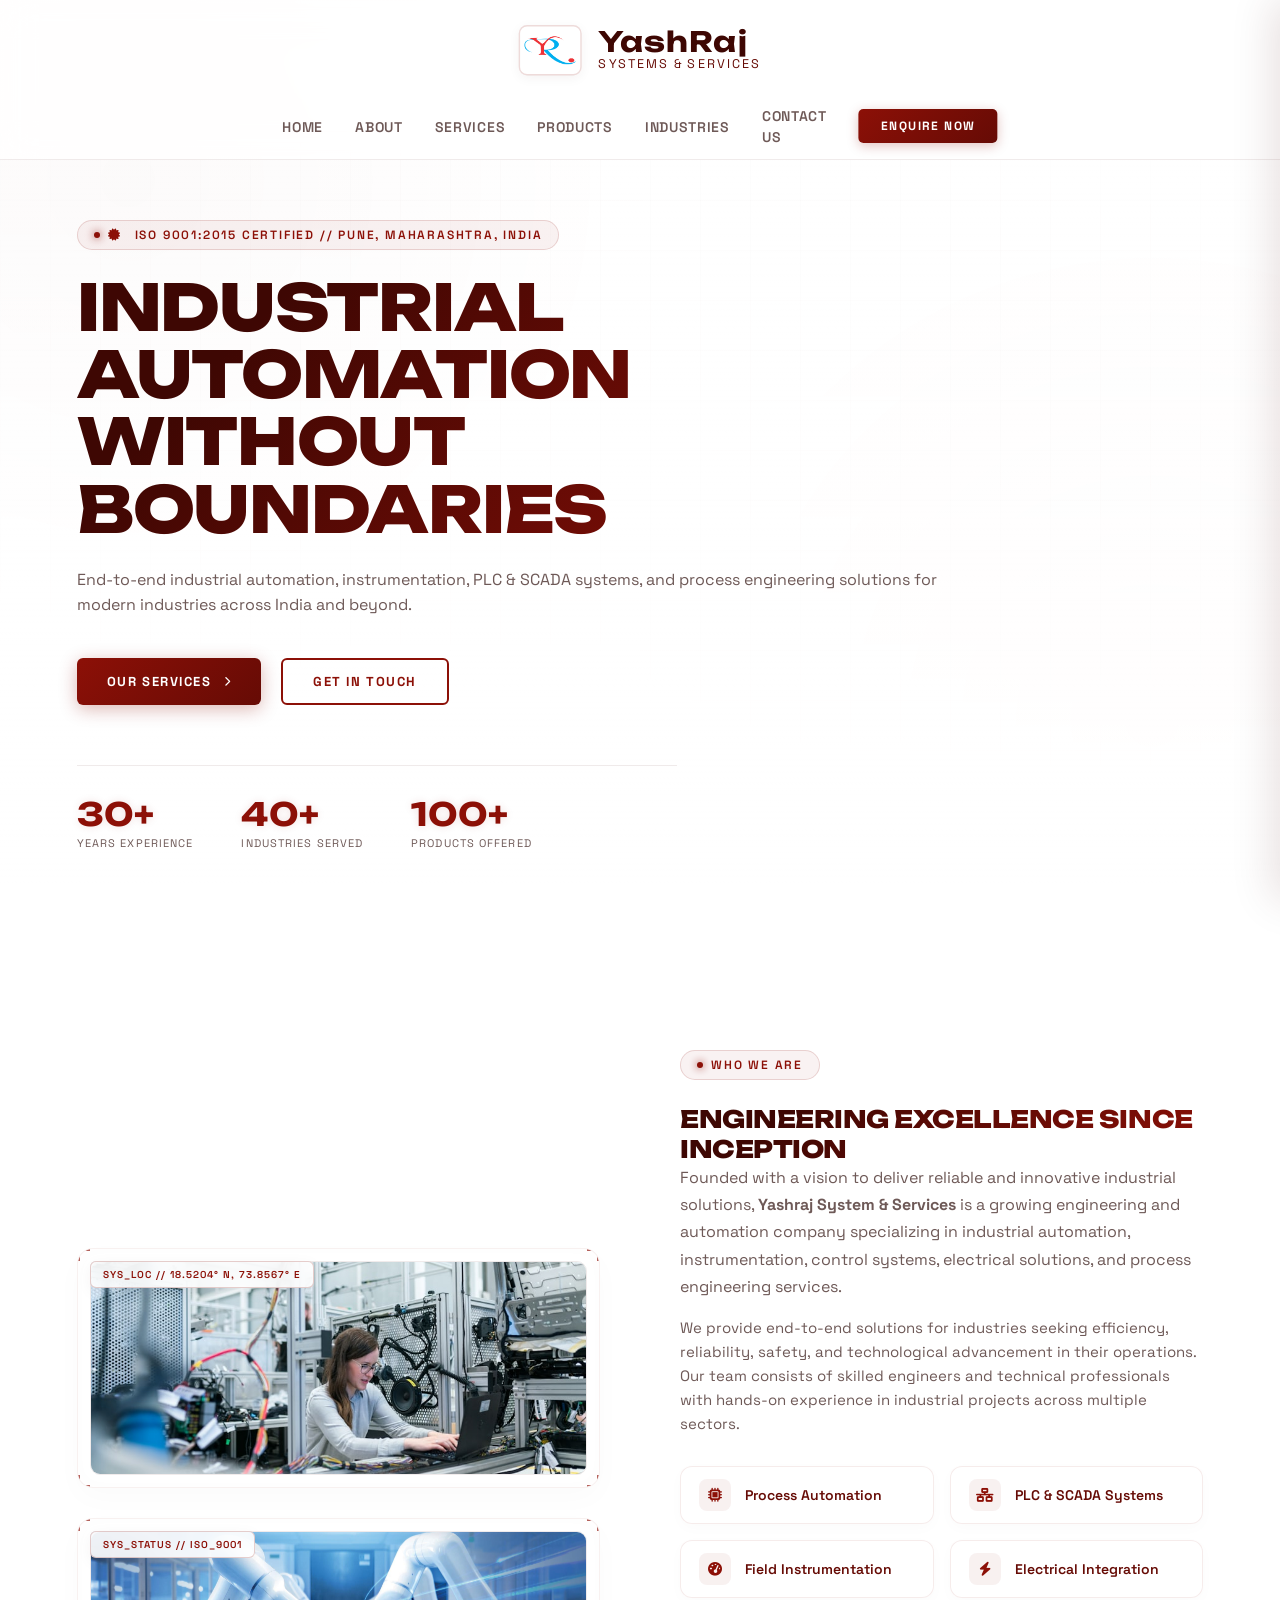
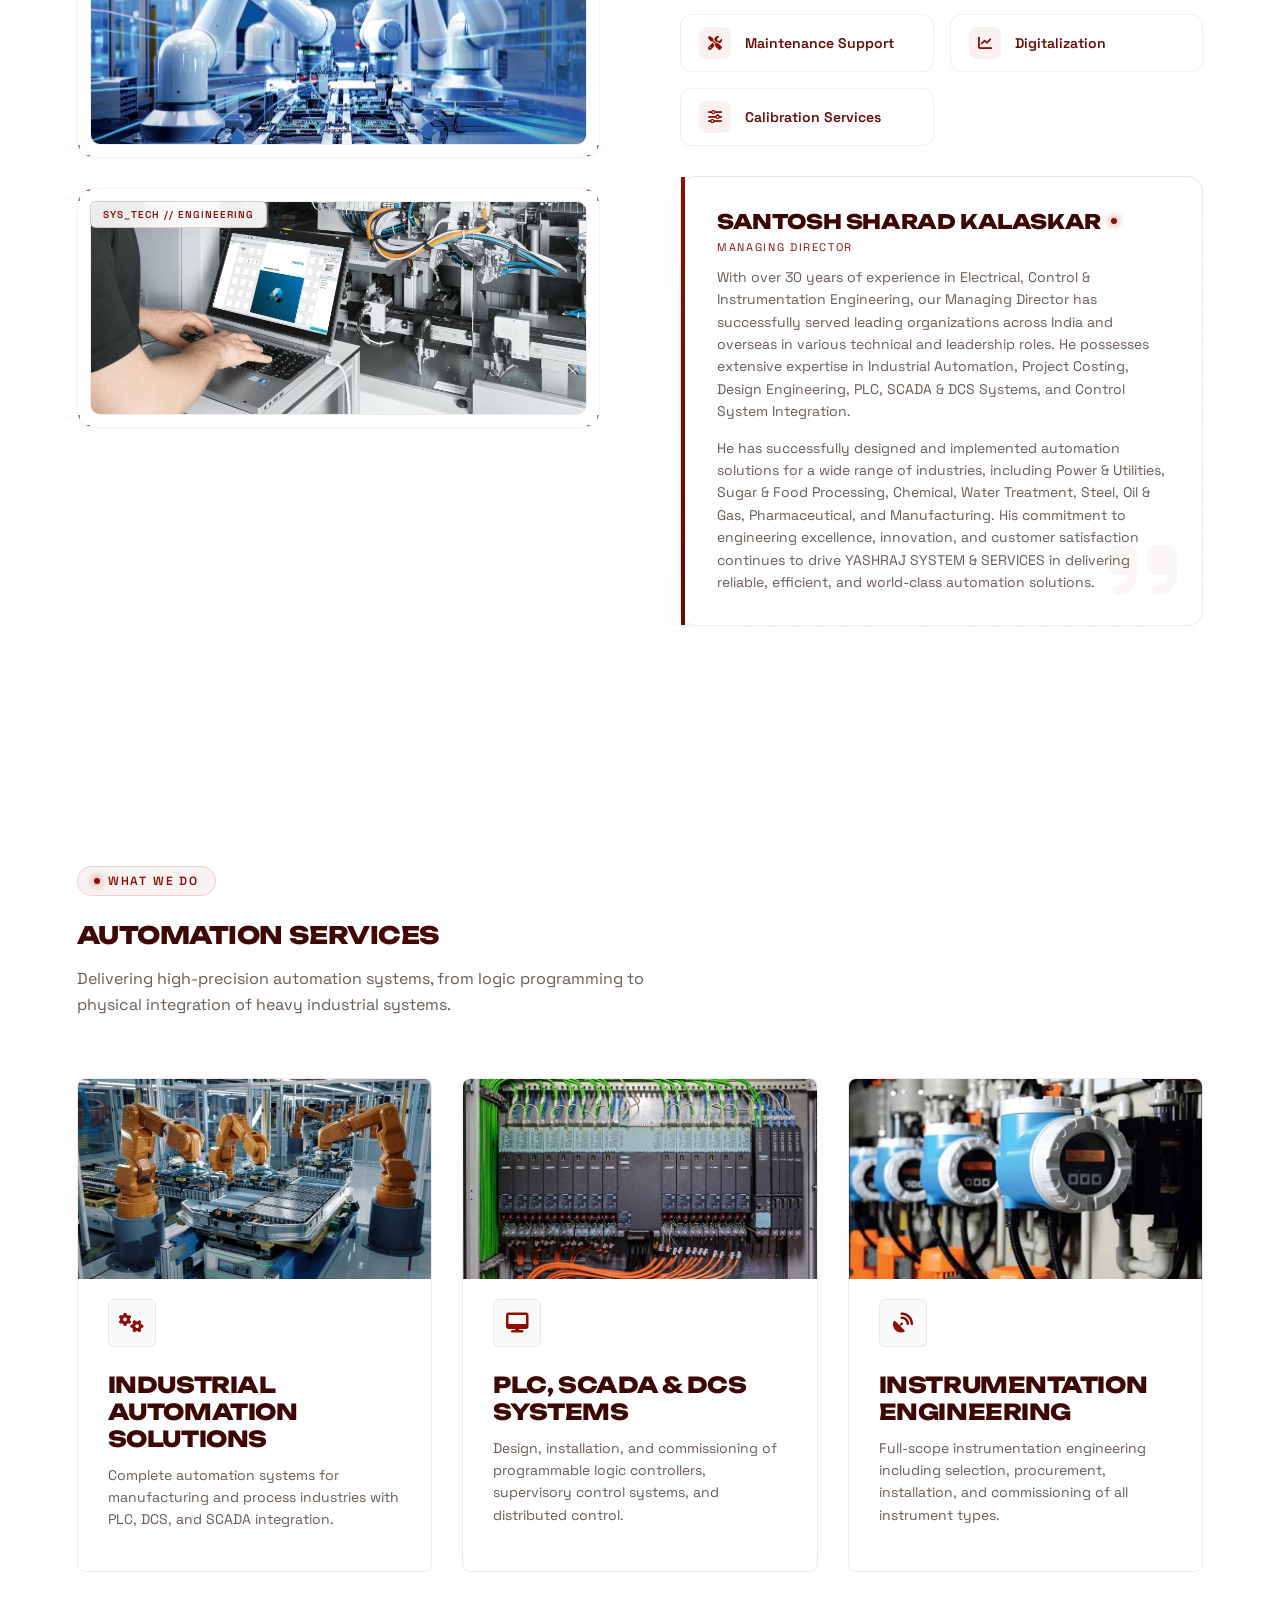
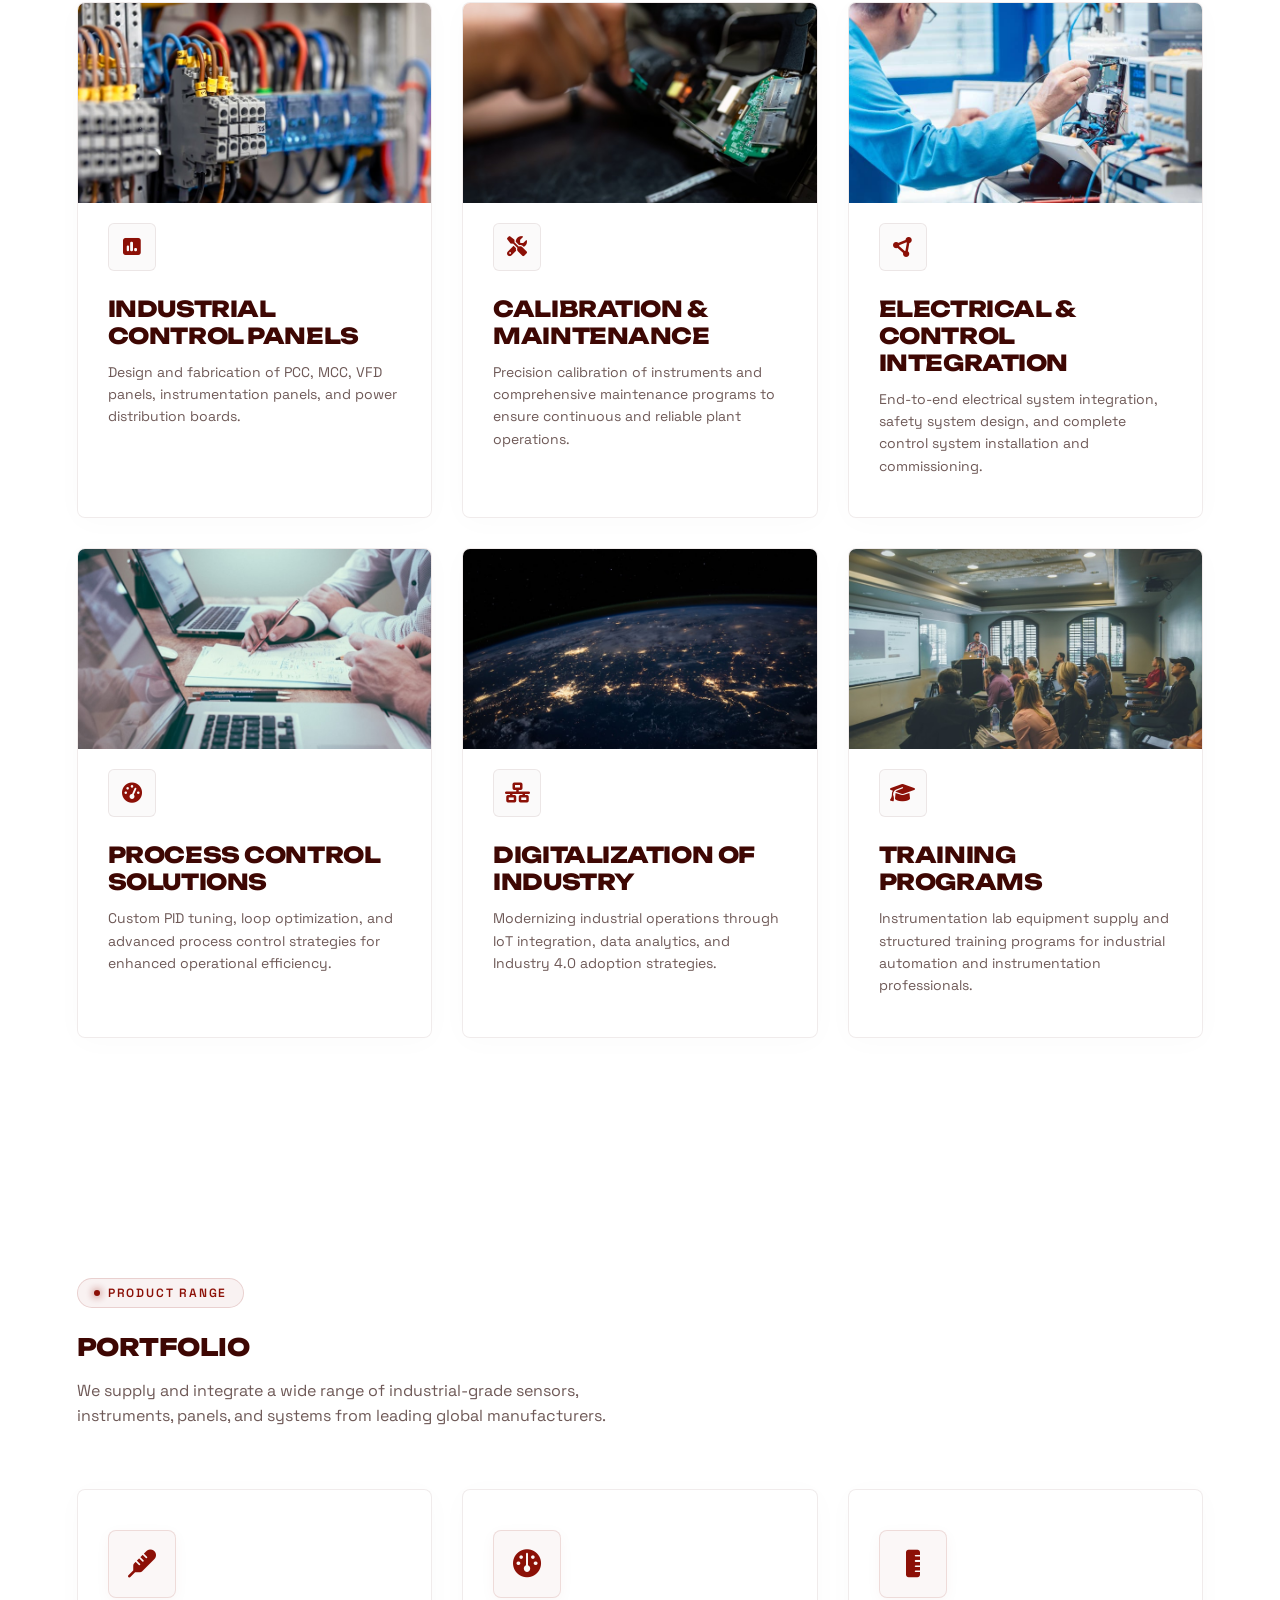
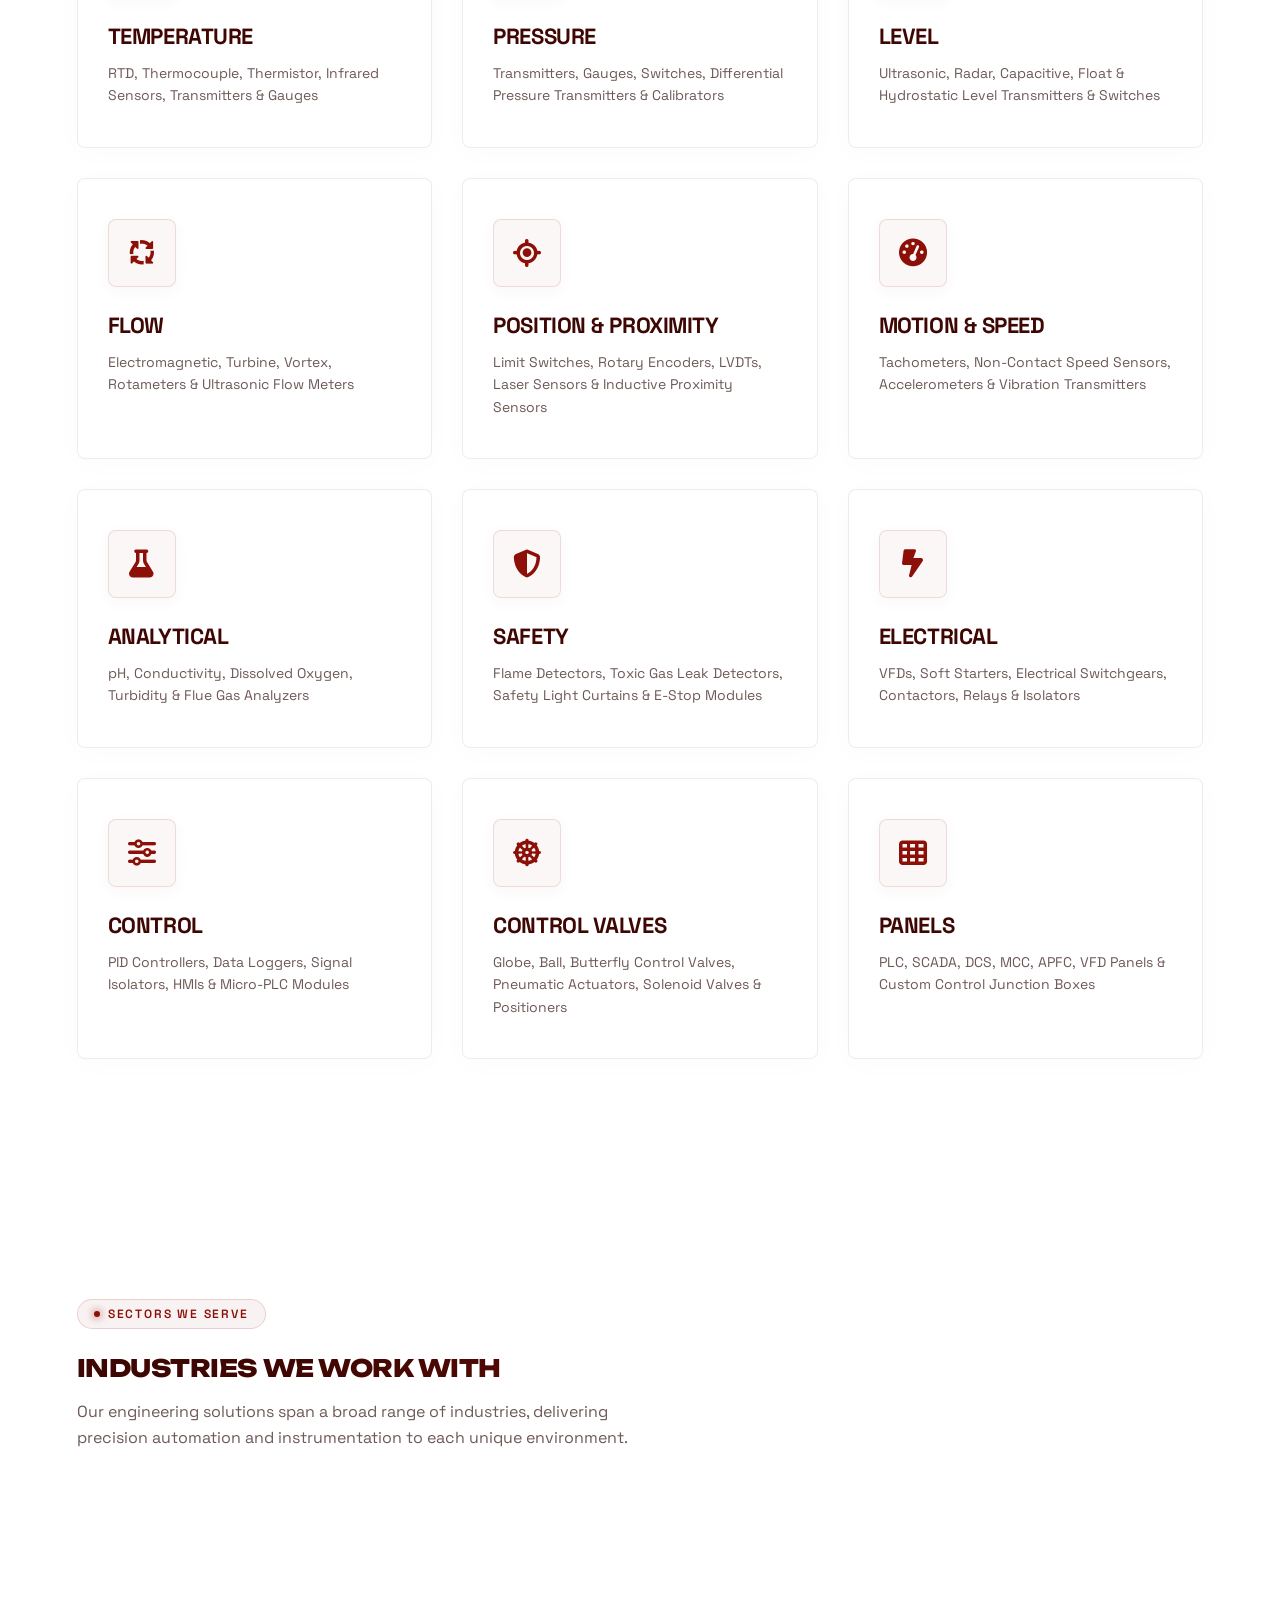
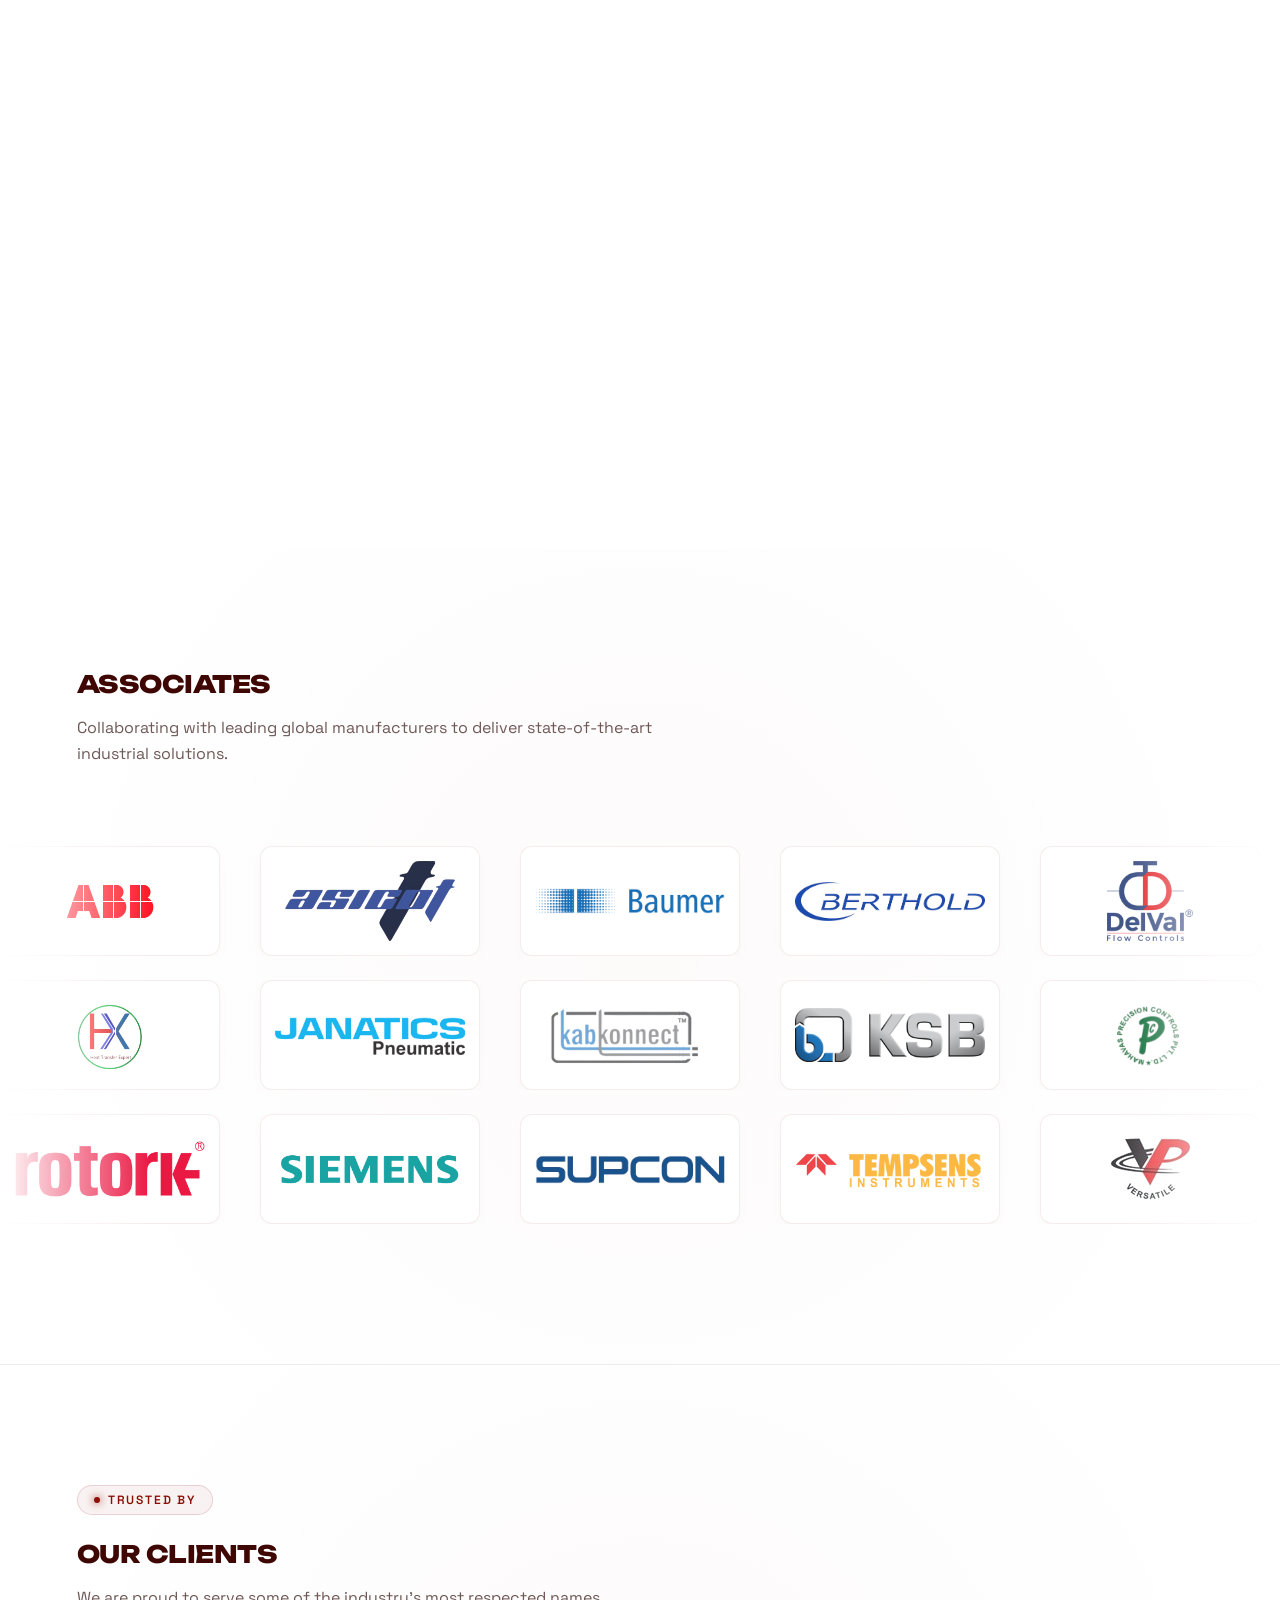
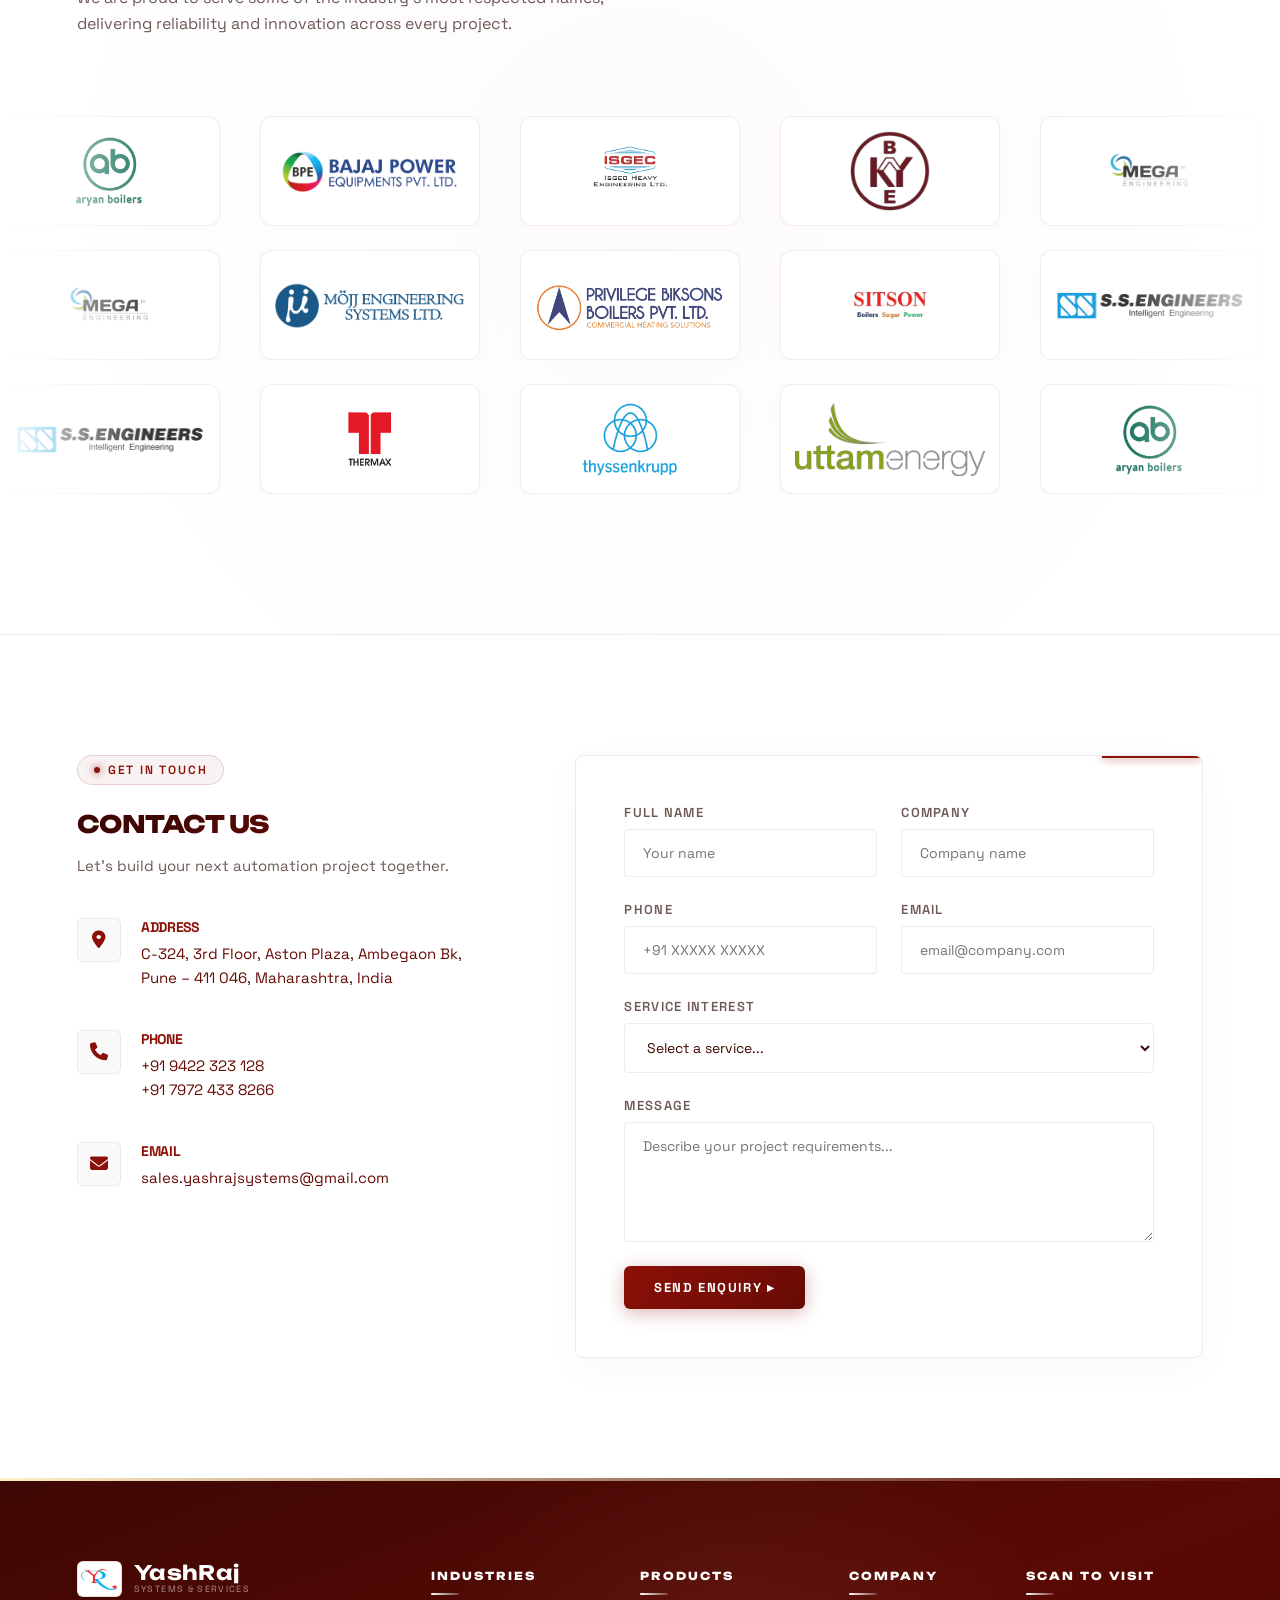
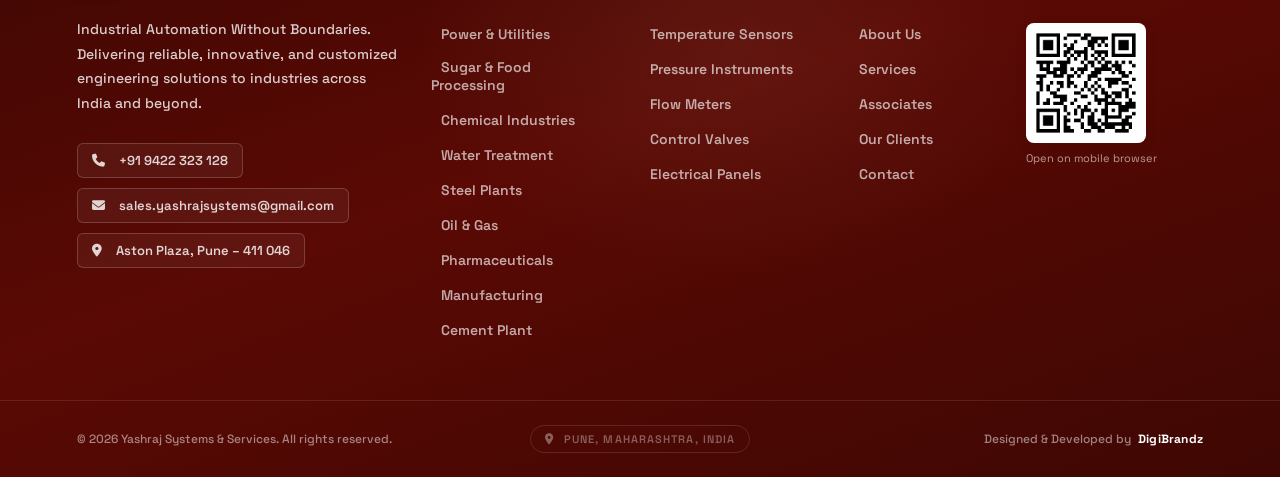
==== commit 902e7af0: "perf: defer hero background video and add lazy loading to images" ====
--- a/index.html
+++ b/index.html
@@ -88,8 +88,8 @@
         <!-- 1. Hero Section (With Looping Motherboard Video Background) -->
         <section id="hero">
             <div class="video-bg-container">
-                <video autoplay muted loop playsinline class="hero-video-bg">
-                    <source src="Connections_internet_connectivit…_202606132314.mp4" type="video/mp4">
+                <video id="heroVideo" autoplay muted loop playsinline class="hero-video-bg" preload="none">
+                    <source data-src="Connections_internet_connectivit…_202606132314.mp4" type="video/mp4">
                 </video>
                 <div class="video-overlay"></div>
             </div>
@@ -137,7 +137,7 @@
                         <div class="hud-badge-cyber" style="top: 12px; left: 12px;">
                             SYS_LOC // 18.5204° N, 73.8567° E
                         </div>
-                        <img class="about-tech-img" src="images/about-tech-1.jpg" alt="Industrial instrumentation engineer">
+                        <img class="about-tech-img" src="images/about-tech-1.jpg" alt="Industrial instrumentation engineer" loading="lazy">
                     </div>
                     
                     <!-- Image Card 2 -->
@@ -152,7 +152,7 @@
                         <div class="hud-badge-cyber" style="top: 12px; left: 12px;">
                             SYS_STATUS // ISO_9001
                         </div>
-                        <img class="about-tech-img" src="images/about-tech-2.jpg" alt="Advanced automated machinery">
+                        <img class="about-tech-img" src="images/about-tech-2.jpg" alt="Advanced automated machinery" loading="lazy">
                     </div>
 
                     <!-- Image Card 3 -->
@@ -167,7 +167,7 @@
                         <div class="hud-badge-cyber" style="top: 12px; left: 12px;">
                             SYS_TECH // ENGINEERING
                         </div>
-                        <img class="about-tech-img" src="images/about-tech-3.jpg" alt="Automation Engineering Services">
+                        <img class="about-tech-img" src="images/about-tech-3.jpg" alt="Automation Engineering Services" loading="lazy">
                     </div>
                 </div>
                 <div class="about-info">
@@ -235,7 +235,7 @@
             <div class="services-container">
                 <div class="service-card">
                     <div class="service-card-img">
-                        <img src="images/industrial-automation.jpg" alt="Industrial Automation Solutions">
+                        <img src="images/industrial-automation.jpg" alt="Industrial Automation Solutions" loading="lazy">
                     </div>
                     <div class="service-icon-wrap"><i class="fa-solid fa-gears"></i></div>
                     <h3>Industrial Automation Solutions</h3>
@@ -243,7 +243,7 @@
                 </div>
                 <div class="service-card">
                     <div class="service-card-img">
-                        <img src="images/plc-scada-dcs.jpg" alt="PLC, SCADA & DCS Systems">
+                        <img src="images/plc-scada-dcs.jpg" alt="PLC, SCADA & DCS Systems" loading="lazy">
                     </div>
                     <div class="service-icon-wrap"><i class="fa-solid fa-desktop"></i></div>
                     <h3>PLC, SCADA &amp; DCS Systems</h3>
@@ -251,7 +251,7 @@
                 </div>
                 <div class="service-card">
                     <div class="service-card-img">
-                        <img src="images/instrumentation.jpg" alt="Instrumentation Engineering">
+                        <img src="images/instrumentation.jpg" alt="Instrumentation Engineering" loading="lazy">
                     </div>
                     <div class="service-icon-wrap"><i class="fa-solid fa-satellite-dish"></i></div>
                     <h3>Instrumentation Engineering</h3>
@@ -259,7 +259,7 @@
                 </div>
                 <div class="service-card">
                     <div class="service-card-img">
-                        <img src="images/control-panels.jpg" alt="Industrial Control Panels">
+                        <img src="images/control-panels.jpg" alt="Industrial Control Panels" loading="lazy">
                     </div>
                     <div class="service-icon-wrap"><i class="fa-solid fa-square-poll-vertical"></i></div>
                     <h3>Industrial Control Panels</h3>
@@ -267,7 +267,7 @@
                 </div>
                 <div class="service-card">
                     <div class="service-card-img">
-                        <img src="images/calibration-support.jpg" alt="Calibration & Maintenance">
+                        <img src="images/calibration-support.jpg" alt="Calibration & Maintenance" loading="lazy">
                     </div>
                     <div class="service-icon-wrap"><i class="fa-solid fa-screwdriver-wrench"></i></div>
                     <h3>Calibration &amp; Maintenance</h3>
@@ -275,7 +275,7 @@
                 </div>
                 <div class="service-card">
                     <div class="service-card-img">
-                        <img src="images/electrical-integration.jpg" alt="Electrical & Control Integration">
+                        <img src="images/electrical-integration.jpg" alt="Electrical & Control Integration" loading="lazy">
                     </div>
                     <div class="service-icon-wrap"><i class="fa-solid fa-circle-nodes"></i></div>
                     <h3>Electrical &amp; Control Integration</h3>
@@ -283,7 +283,7 @@
                 </div>
                 <div class="service-card">
                     <div class="service-card-img">
-                        <img src="images/process-control.jpg" alt="Process Control Solutions">
+                        <img src="images/process-control.jpg" alt="Process Control Solutions" loading="lazy">
                     </div>
                     <div class="service-icon-wrap"><i class="fa-solid fa-gauge-high"></i></div>
                     <h3>Process Control Solutions</h3>
@@ -291,7 +291,7 @@
                 </div>
                 <div class="service-card">
                     <div class="service-card-img">
-                        <img src="images/digitalization.jpg" alt="Digitalization of Industry">
+                        <img src="images/digitalization.jpg" alt="Digitalization of Industry" loading="lazy">
                     </div>
                     <div class="service-icon-wrap"><i class="fa-solid fa-network-wired"></i></div>
                     <h3>Digitalization of Industry</h3>
@@ -299,7 +299,7 @@
                 </div>
                 <div class="service-card">
                     <div class="service-card-img">
-                        <img src="images/training-programs.jpg" alt="Training Programs">
+                        <img src="images/training-programs.jpg" alt="Training Programs" loading="lazy">
                     </div>
                     <div class="service-icon-wrap"><i class="fa-solid fa-graduation-cap"></i></div>
                     <h3>Training Programs</h3>
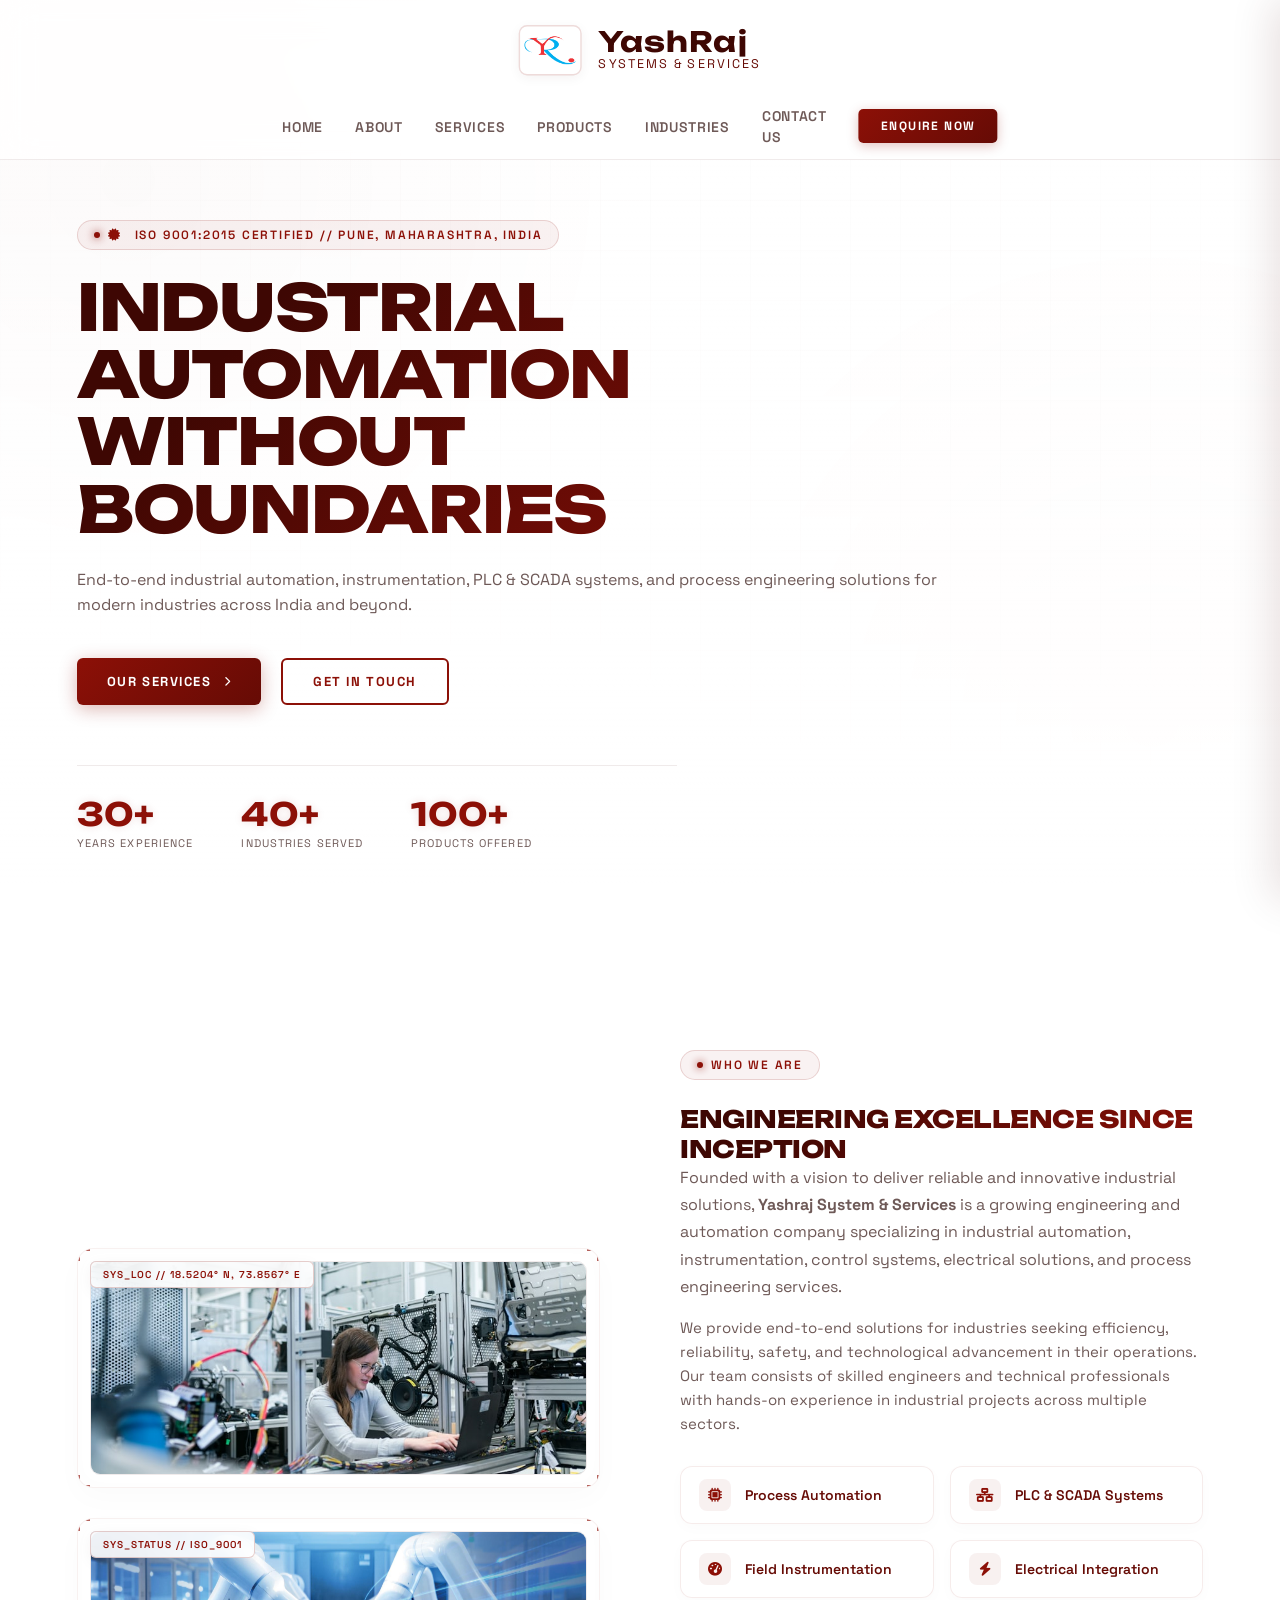
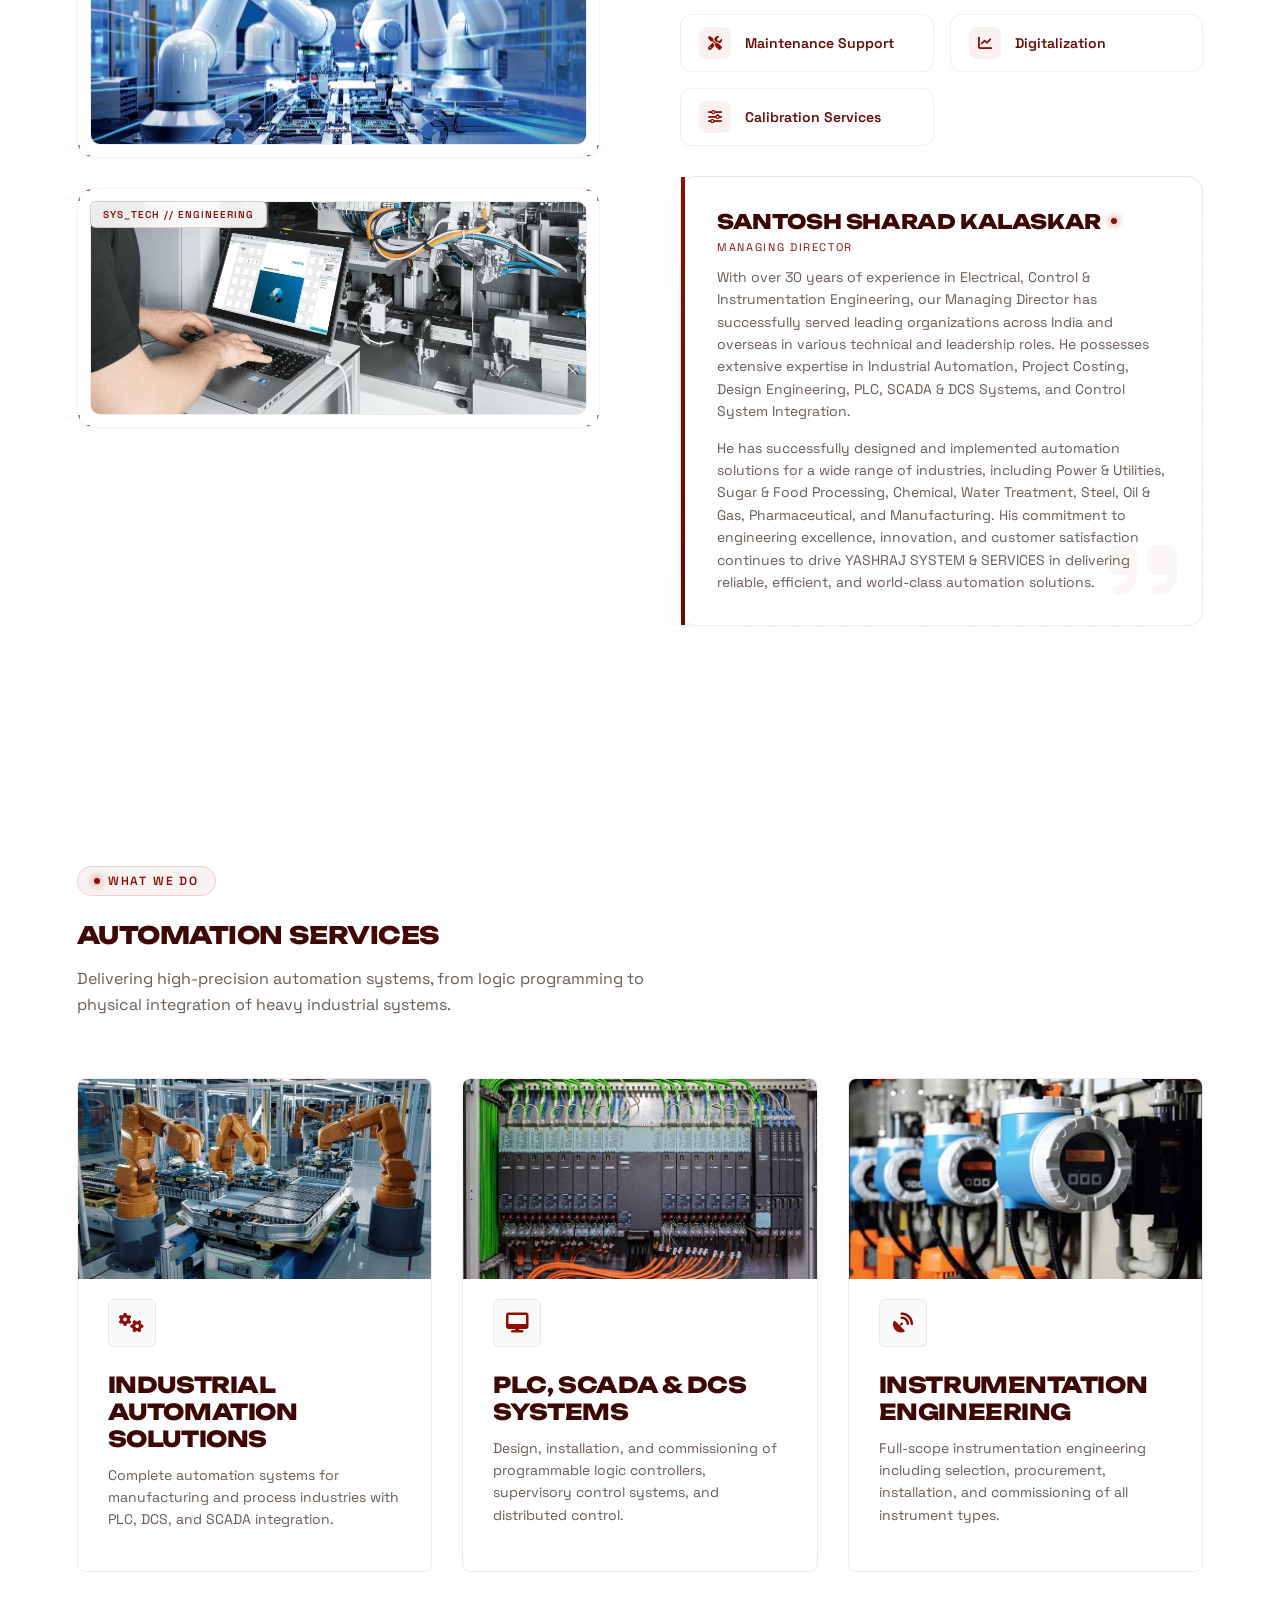
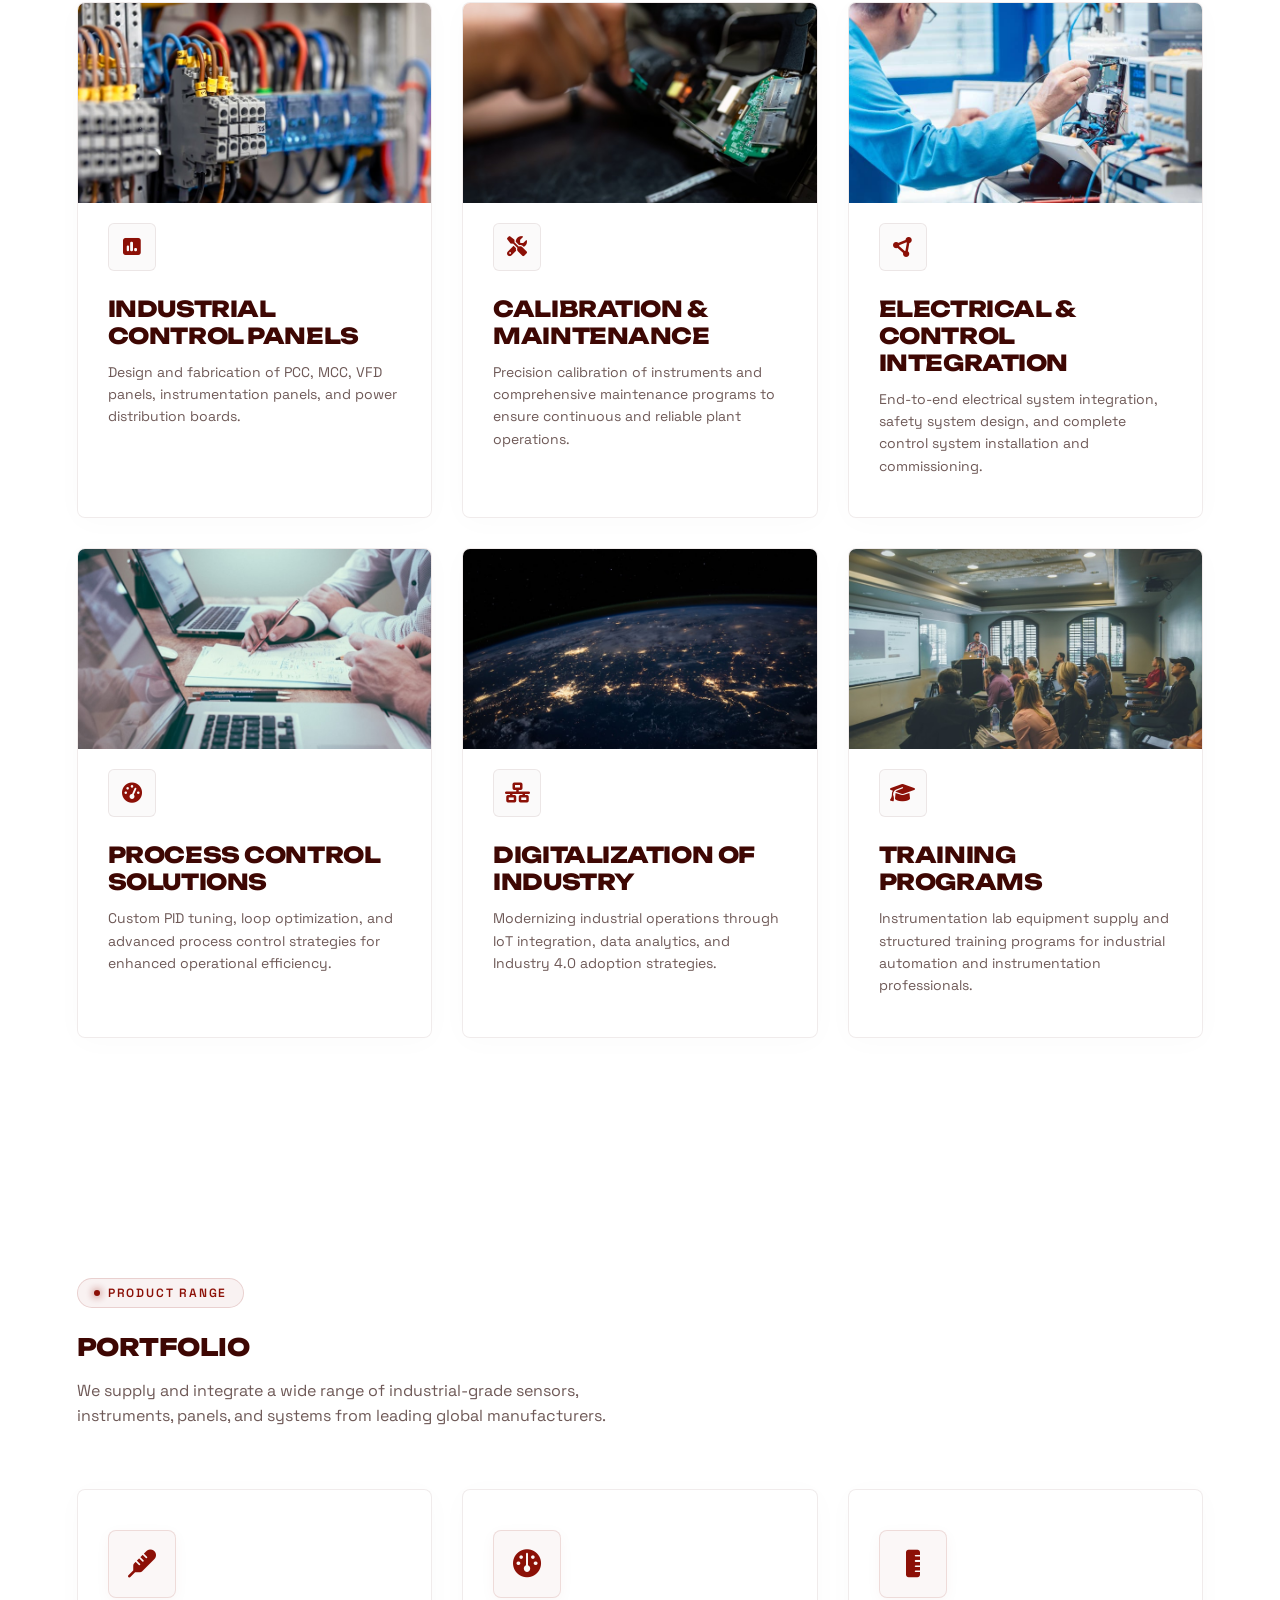
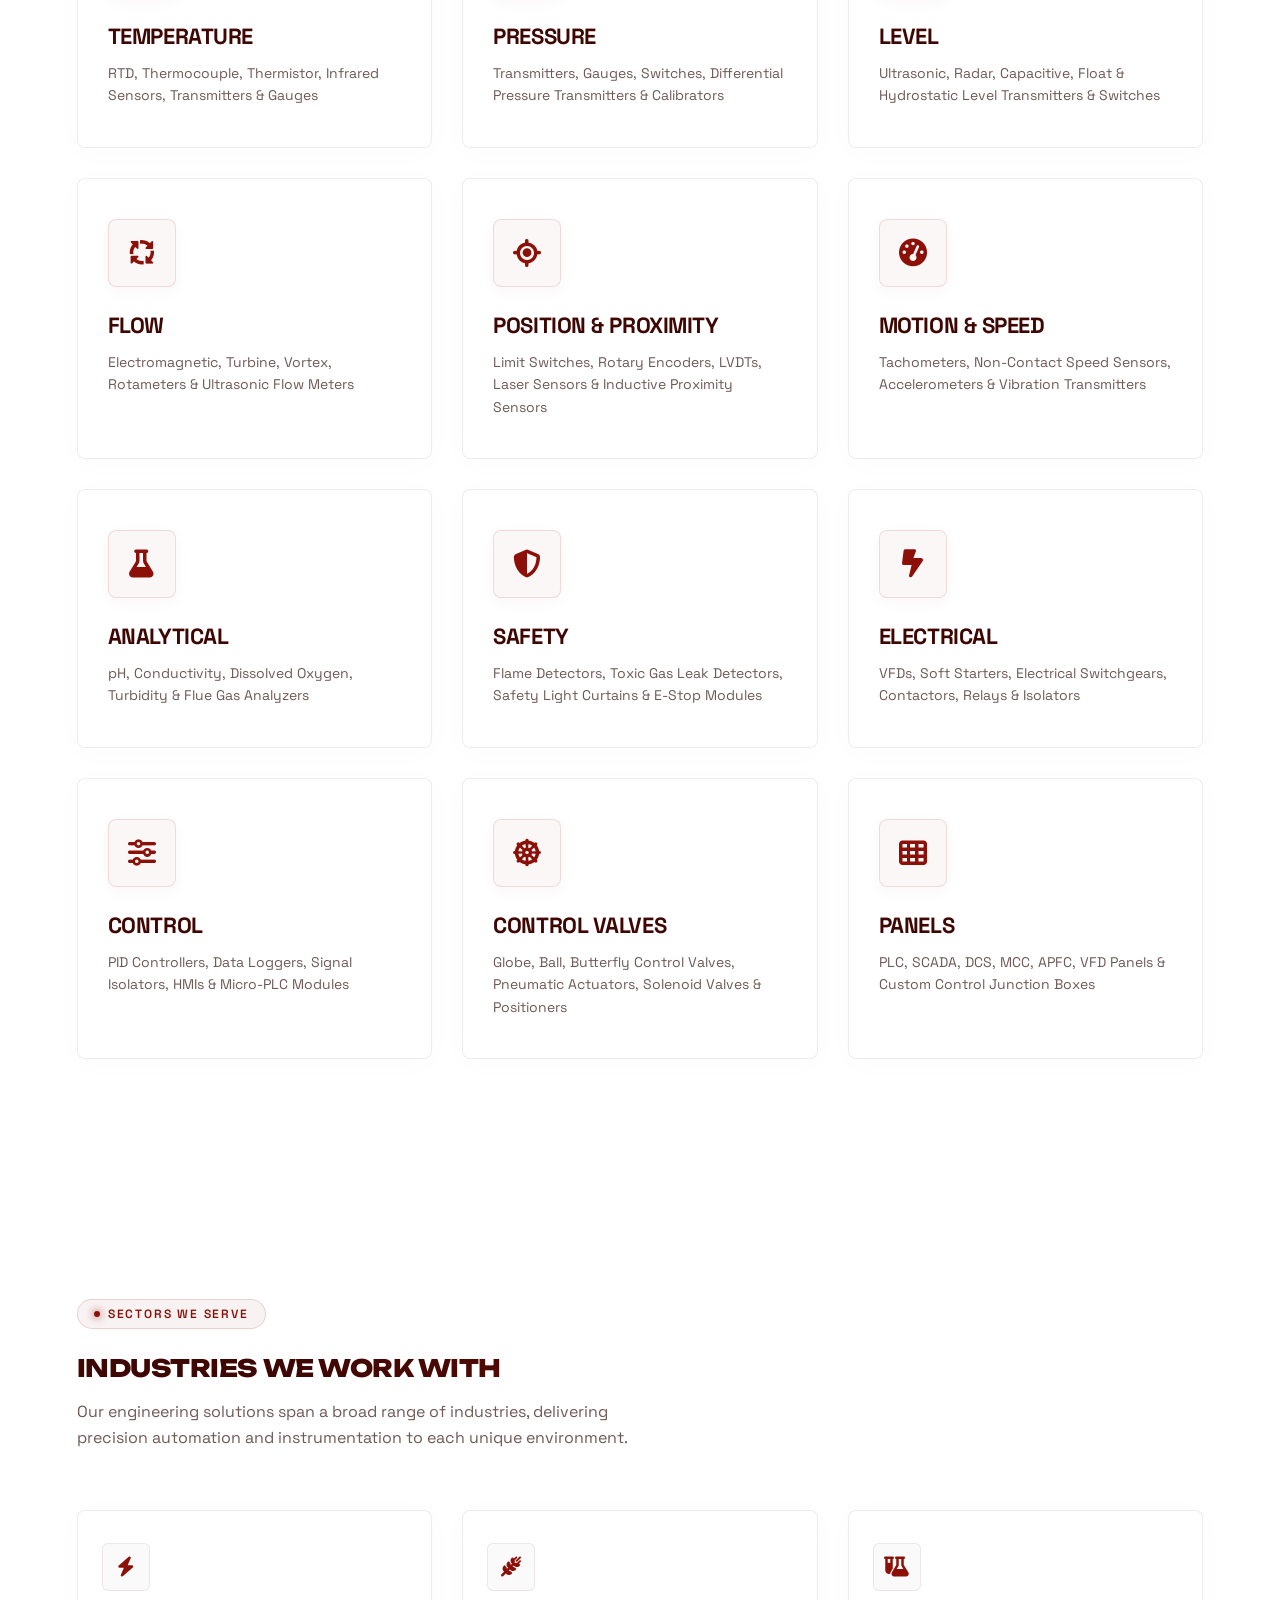
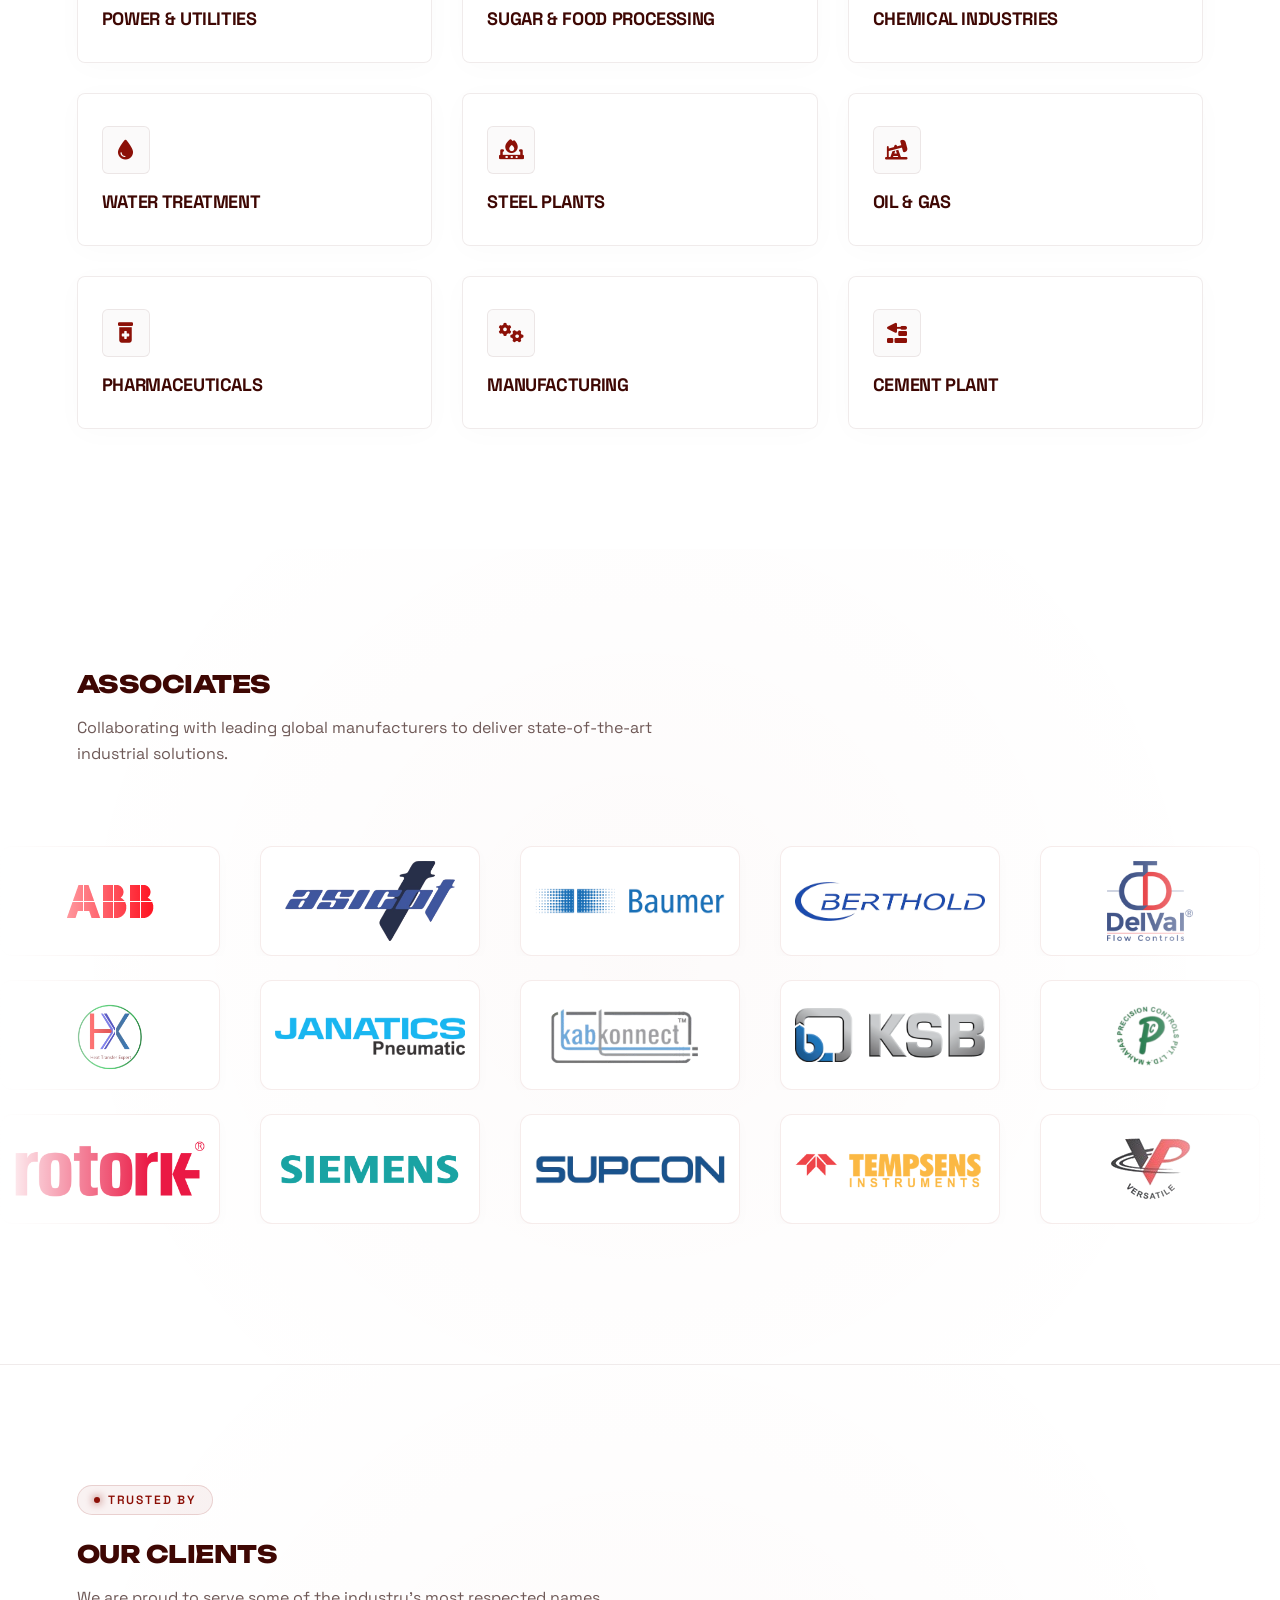
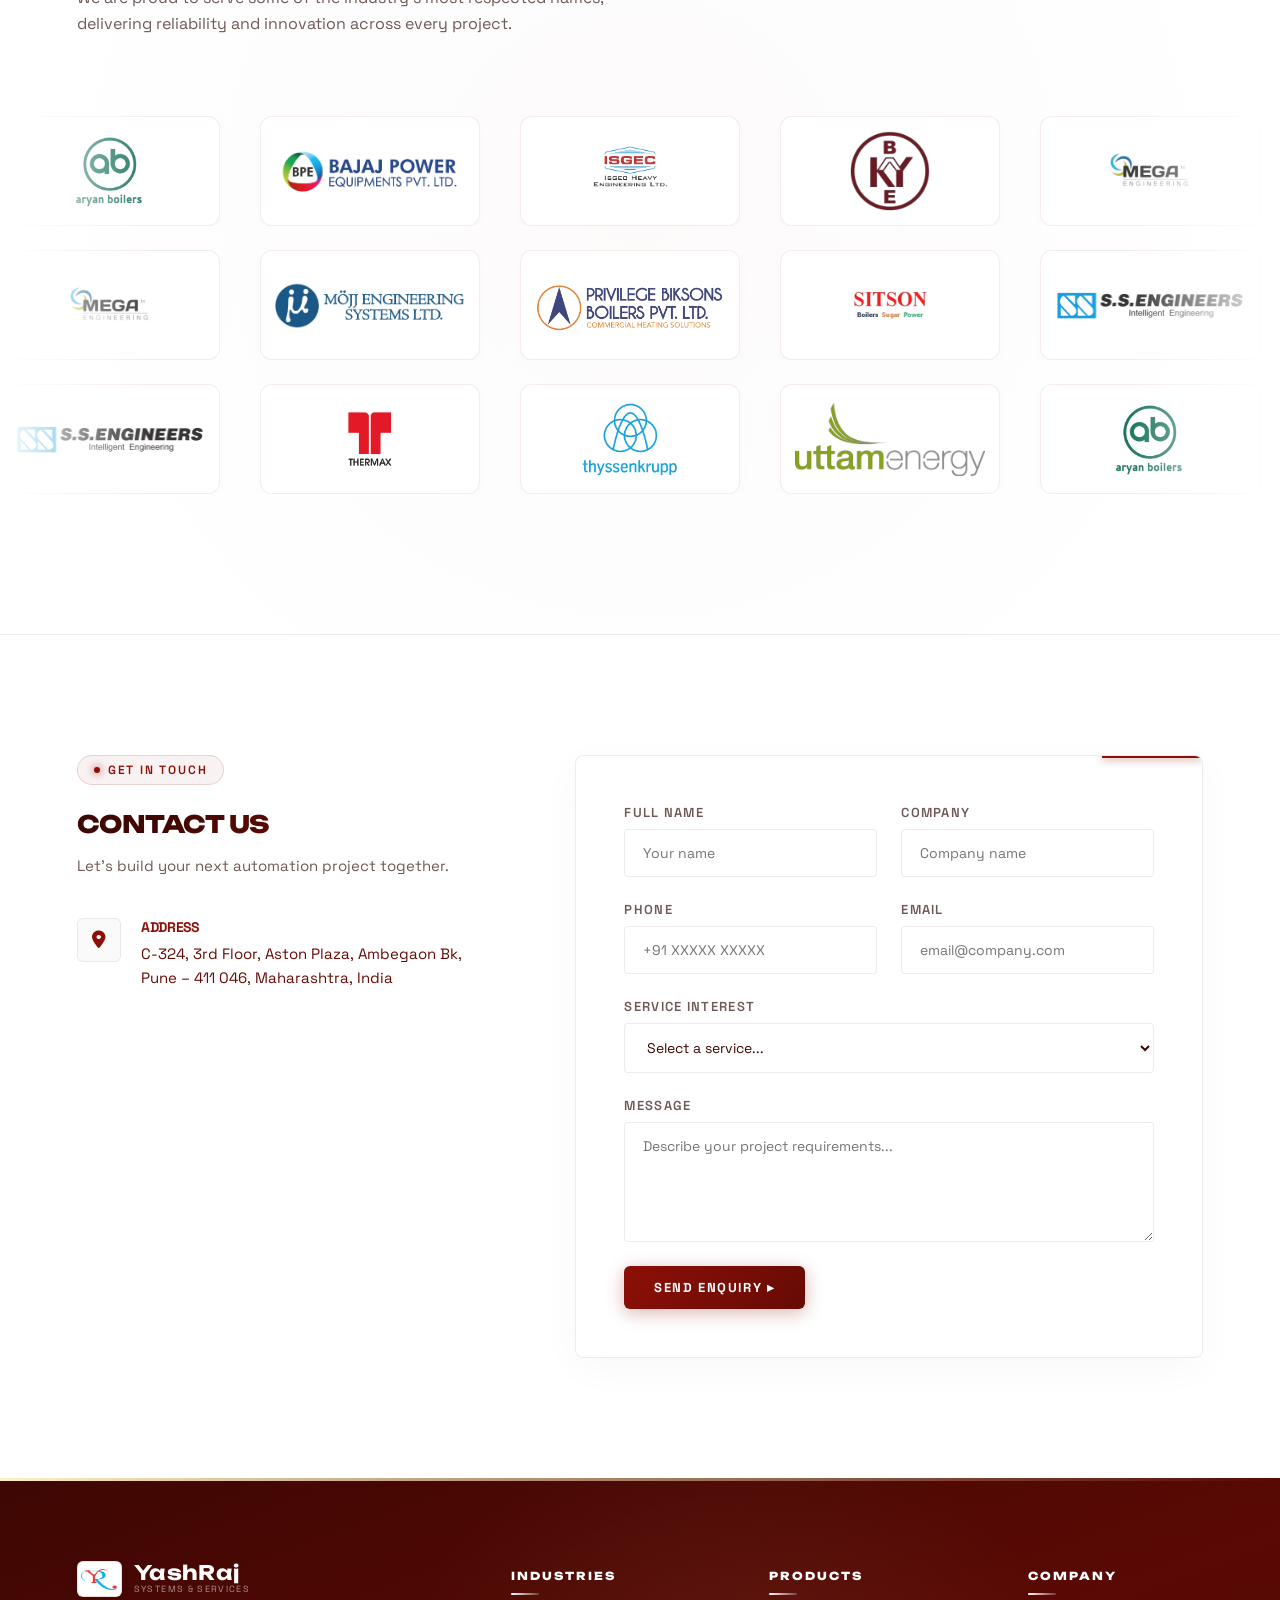
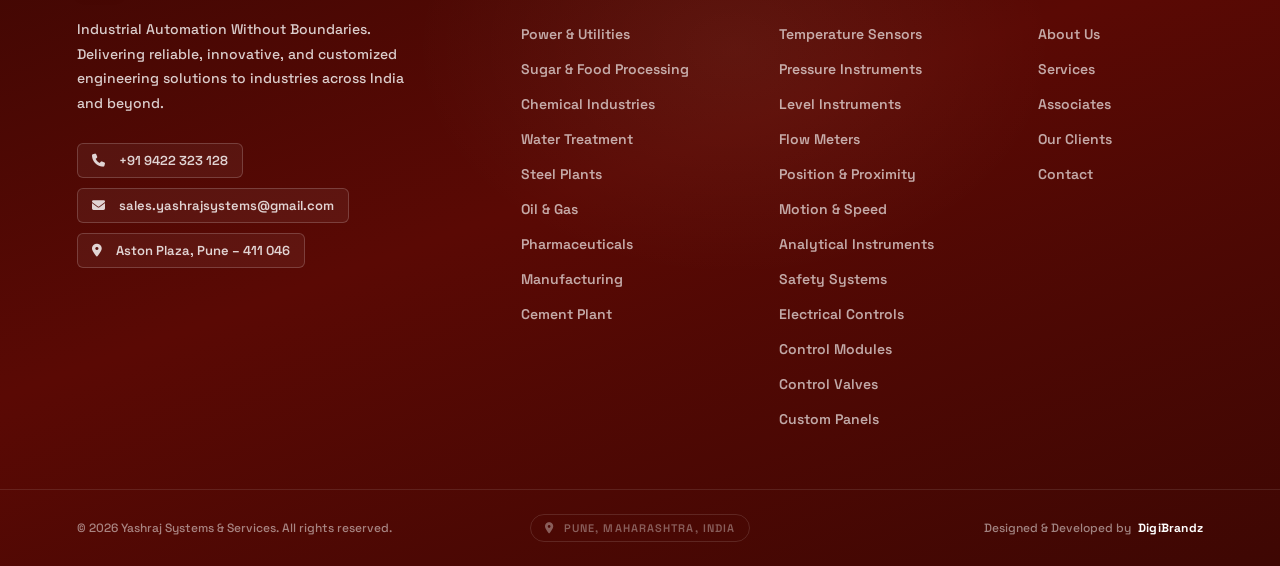
==== commit edc66d95: "style: update footer products links and remove QR code column" ====
--- a/index.html
+++ b/index.html
@@ -746,9 +746,16 @@
                 <ul>
                     <li><a href="#products">Temperature Sensors</a></li>
                     <li><a href="#products">Pressure Instruments</a></li>
+                    <li><a href="#products">Level Instruments</a></li>
                     <li><a href="#products">Flow Meters</a></li>
+                    <li><a href="#products">Position &amp; Proximity</a></li>
+                    <li><a href="#products">Motion &amp; Speed</a></li>
+                    <li><a href="#products">Analytical Instruments</a></li>
+                    <li><a href="#products">Safety Systems</a></li>
+                    <li><a href="#products">Electrical Controls</a></li>
+                    <li><a href="#products">Control Modules</a></li>
                     <li><a href="#products">Control Valves</a></li>
-                    <li><a href="#products">Electrical Panels</a></li>
+                    <li><a href="#products">Custom Panels</a></li>
                 </ul>
             </div>
 
@@ -764,15 +771,6 @@
                 </ul>
             </div>
 
-            <!-- Website QR Code -->
-            <div class="footer-col" style="display: flex; flex-direction: column; align-items: flex-start;">
-                <div class="footer-col-title">Scan to Visit</div>
-                <div class="footer-qr-wrap" style="background: #ffffff; padding: 10px; border-radius: 8px; box-shadow: 0 4px 15px rgba(62, 7, 3, 0.05); display: inline-block;">
-                    <img src="images/website-qr.png" alt="Scan to visit YashRaj Systems" style="width: 100px; height: 100px; display: block; object-fit: contain;">
-                </div>
-                <span style="font-size: 11px; color: rgba(255, 255, 255, 0.6); margin-top: 8px; font-family: 'Space Grotesk', sans-serif;">Open on mobile browser</span>
-            </div>
-
         </div>
 
         <!-- Bottom bar -->
--- a/css/style.css
+++ b/css/style.css
@@ -1743,8 +1743,8 @@
 
 .footer-inner {
     display: grid;
-    grid-template-columns: 2fr 1.1fr 1.1fr 0.9fr 1.1fr;
-    gap: 32px;
+    grid-template-columns: 2.2fr 1.2fr 1.2fr 1fr;
+    gap: 48px;
     padding: 80px 6% 60px;
     position: relative;
     z-index: 1;
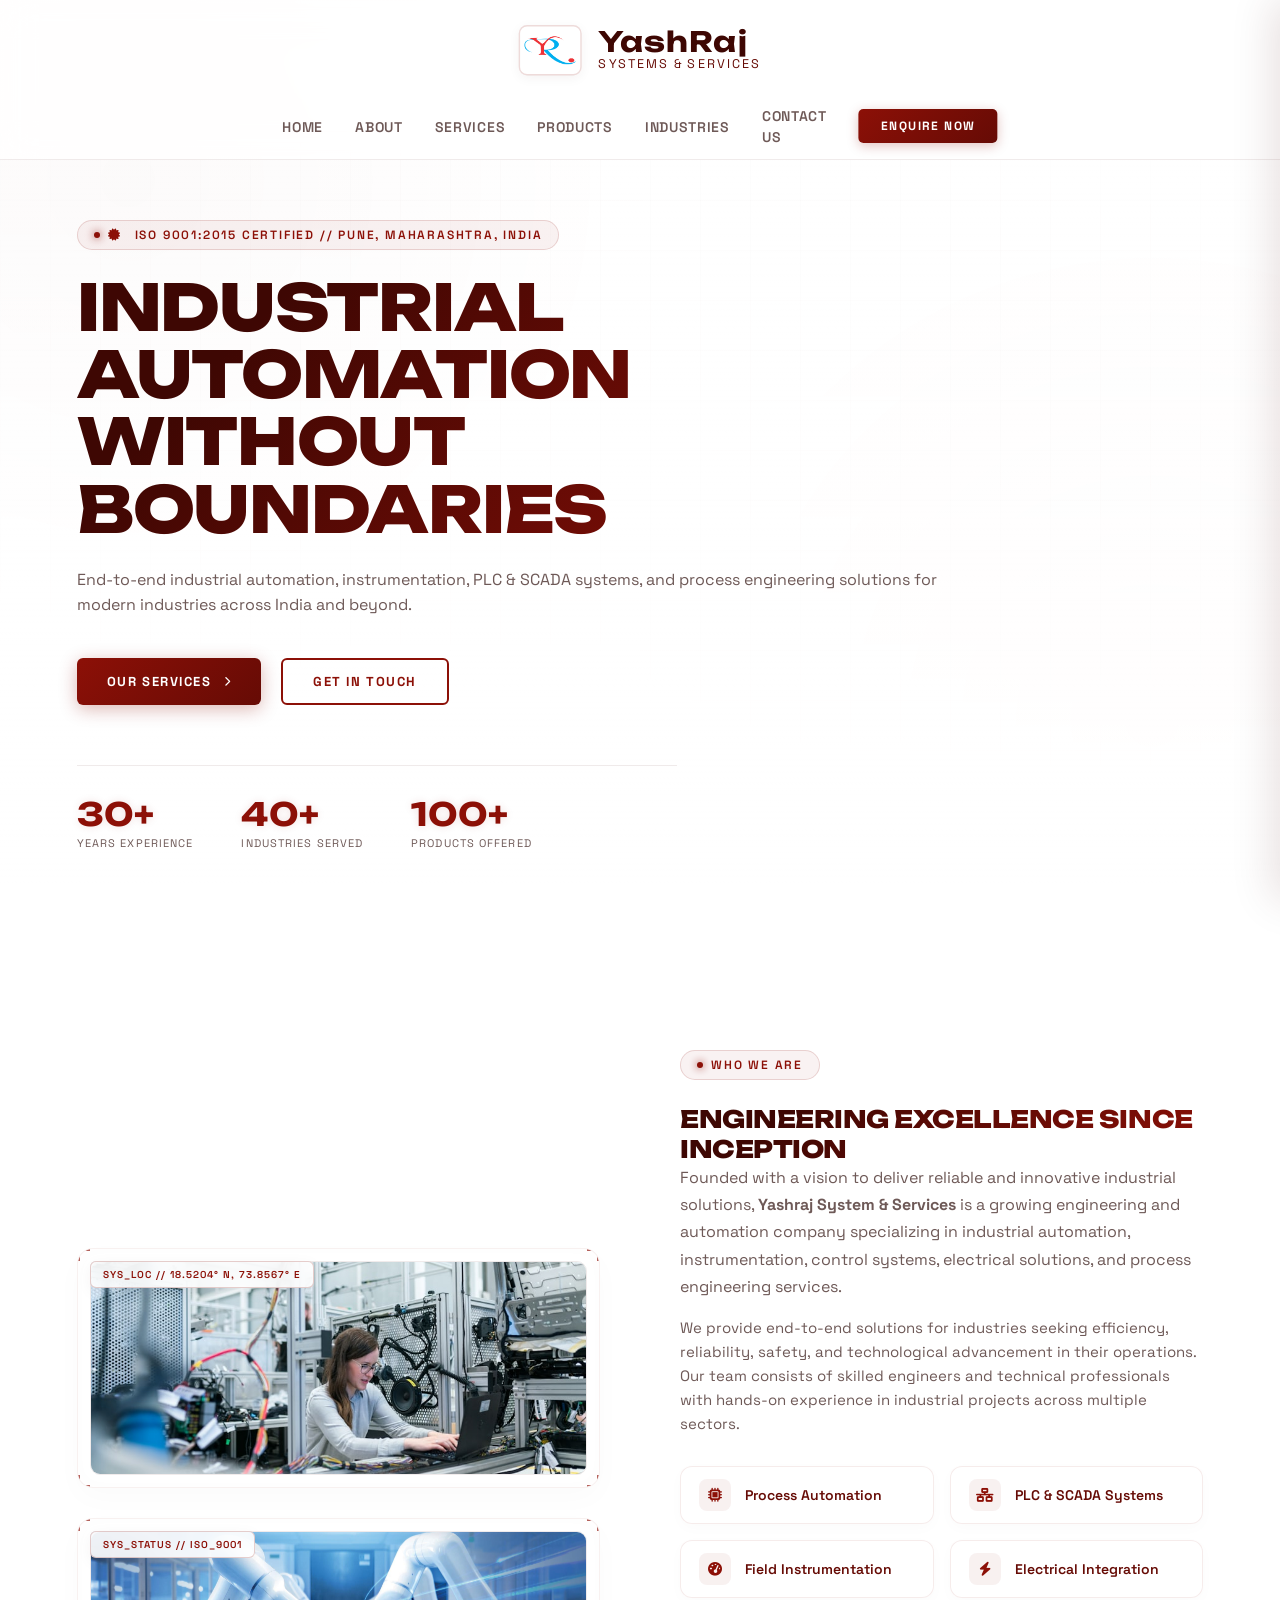
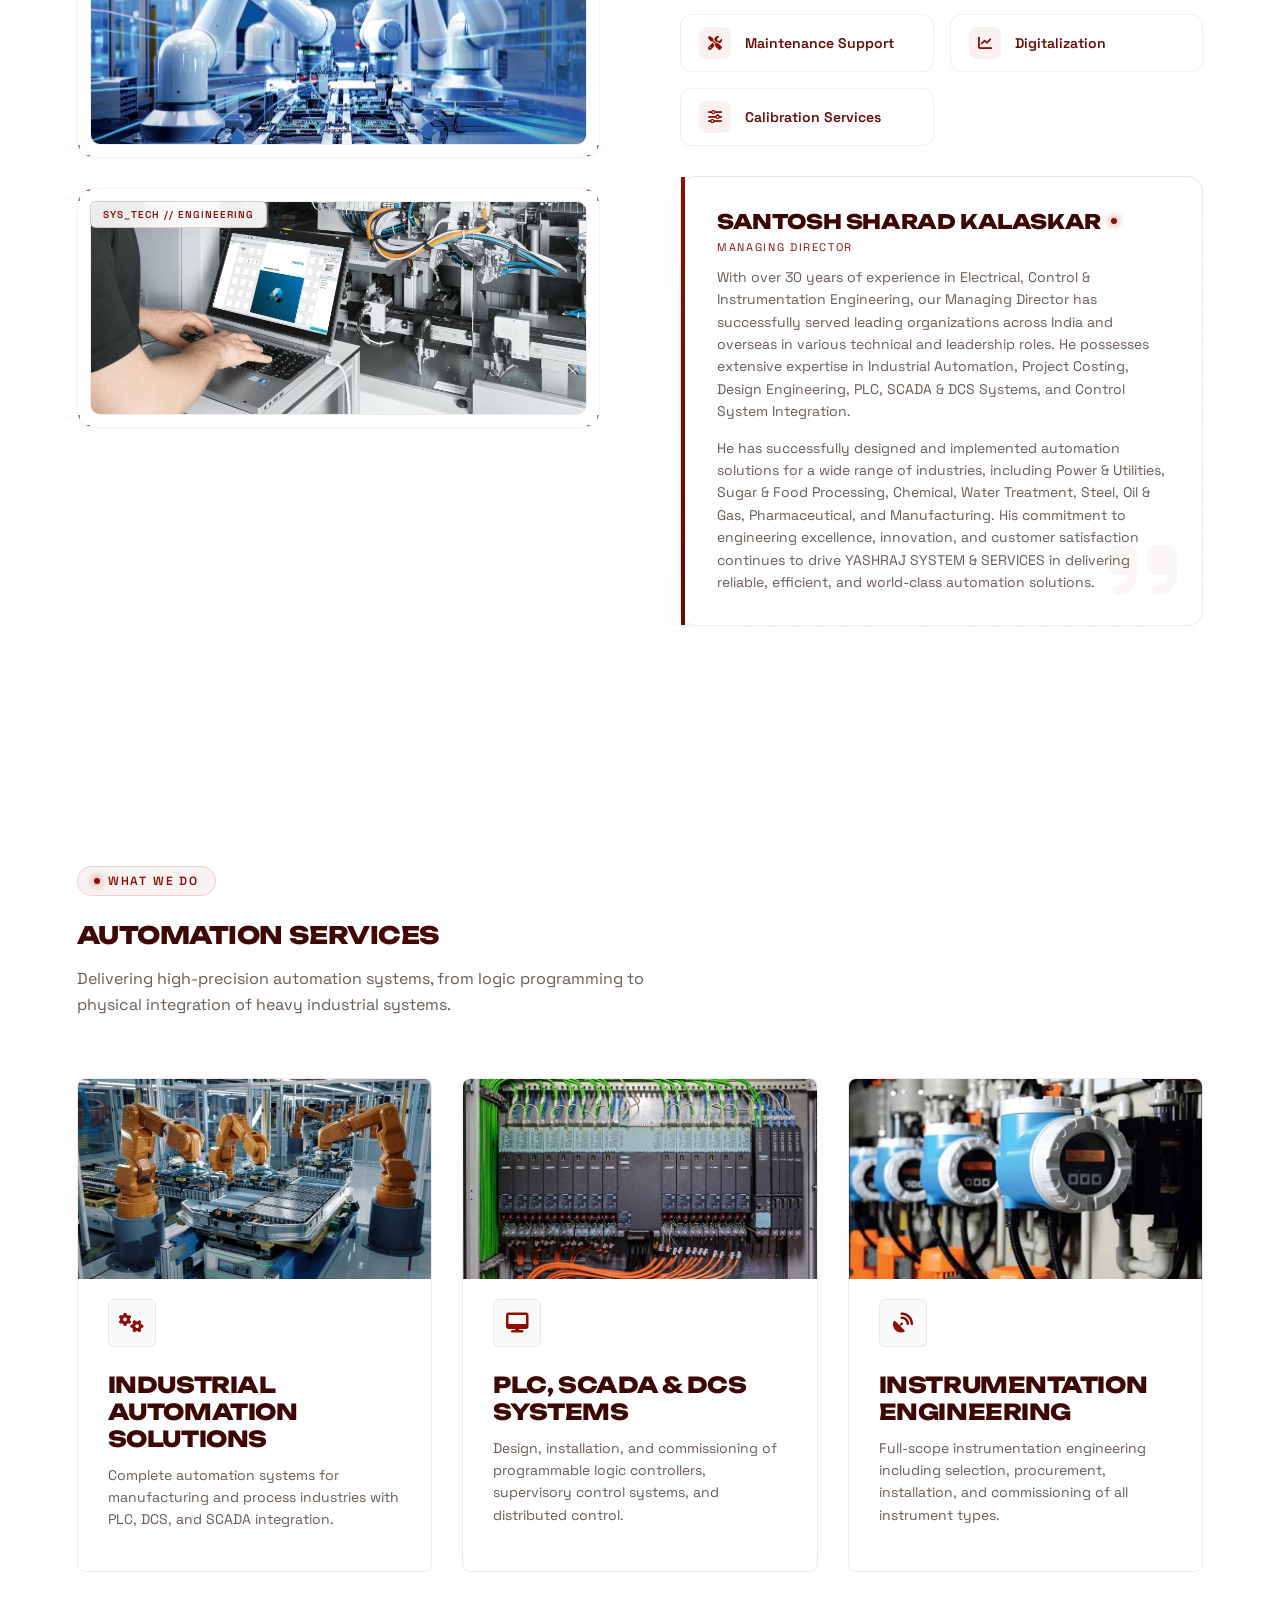
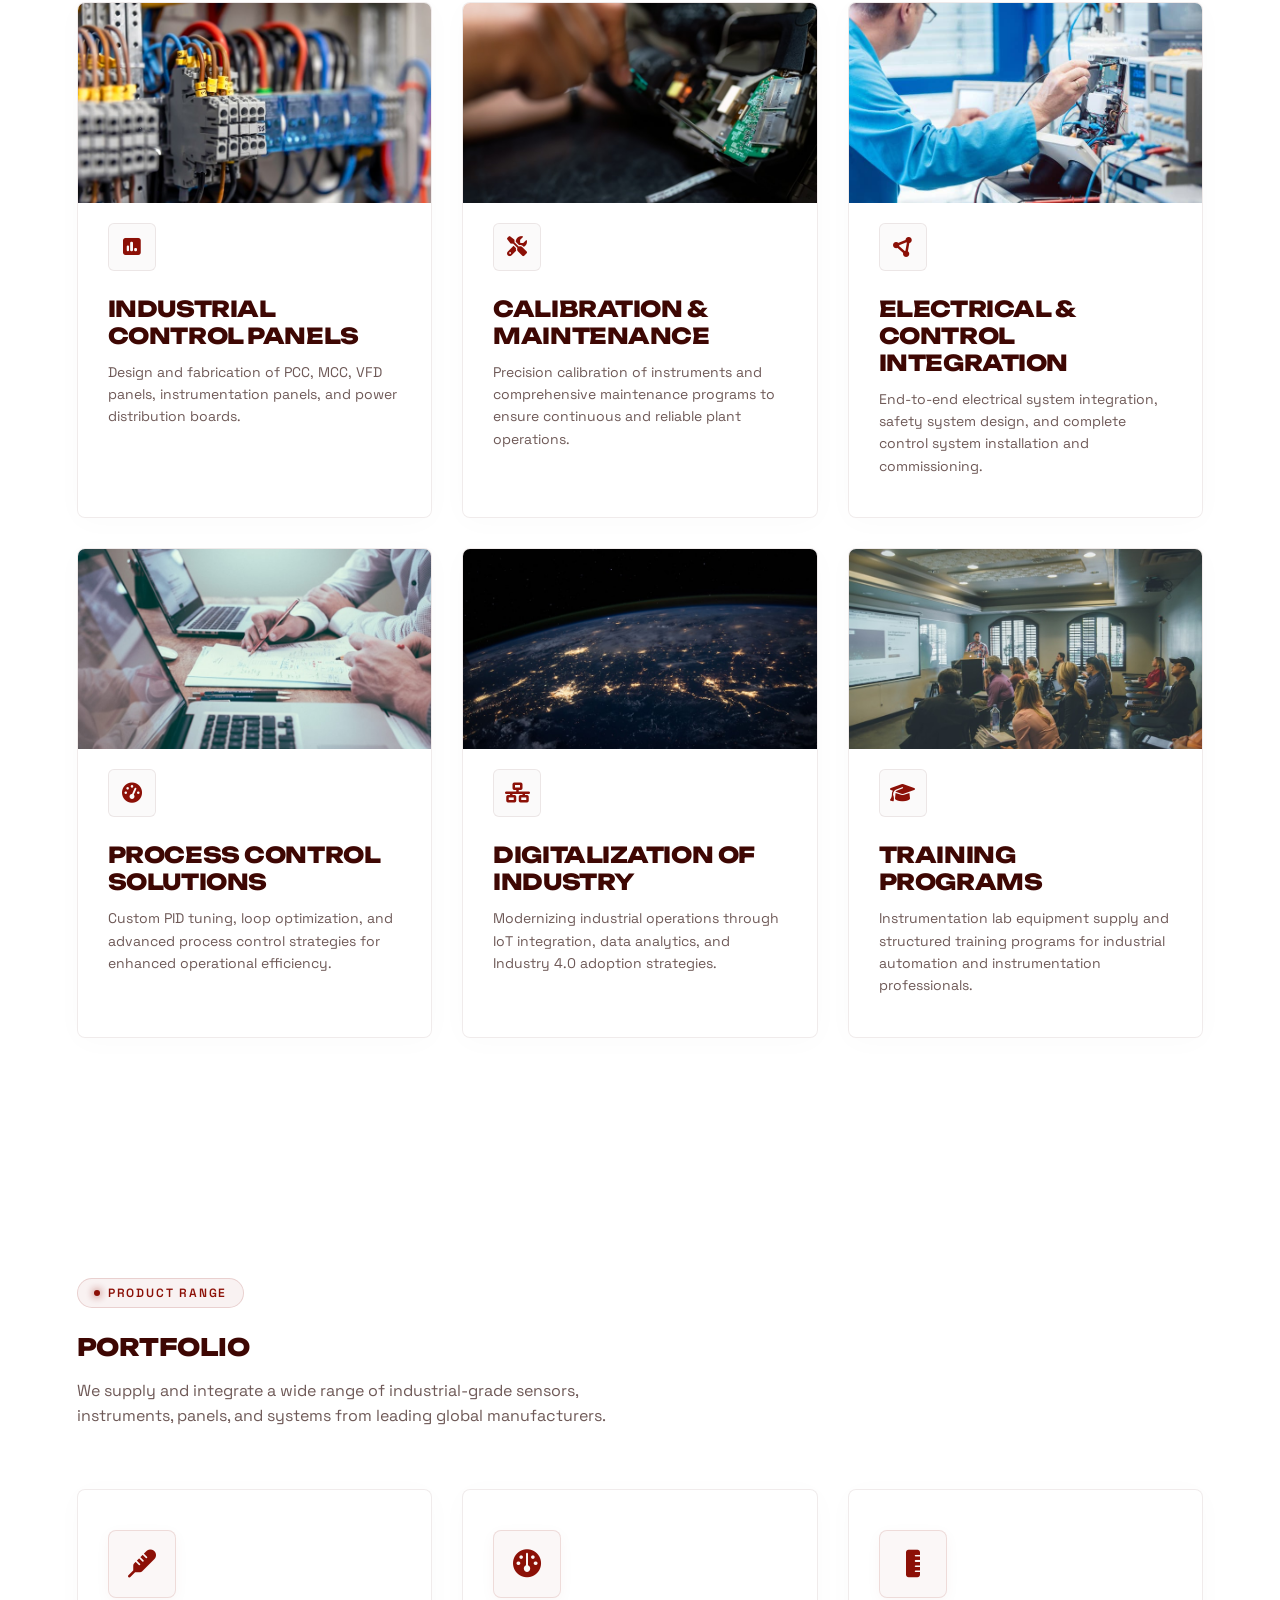
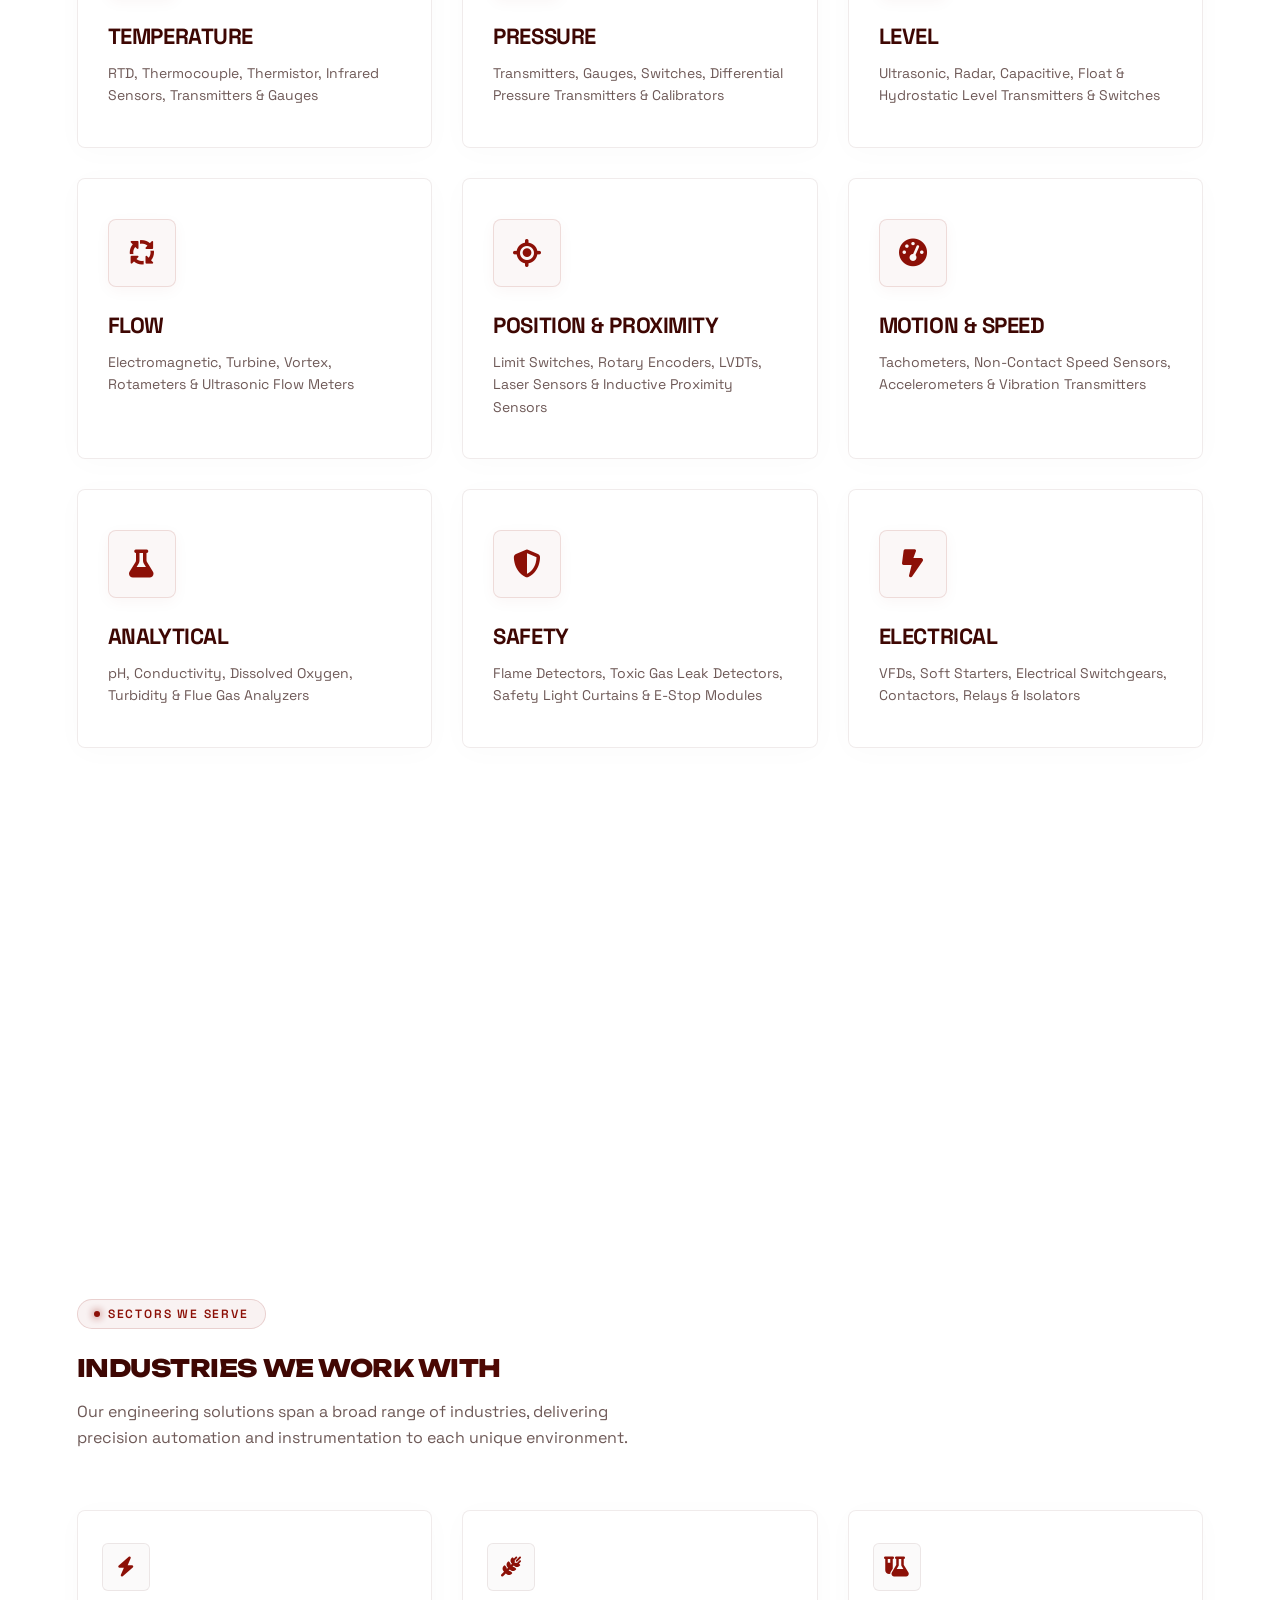
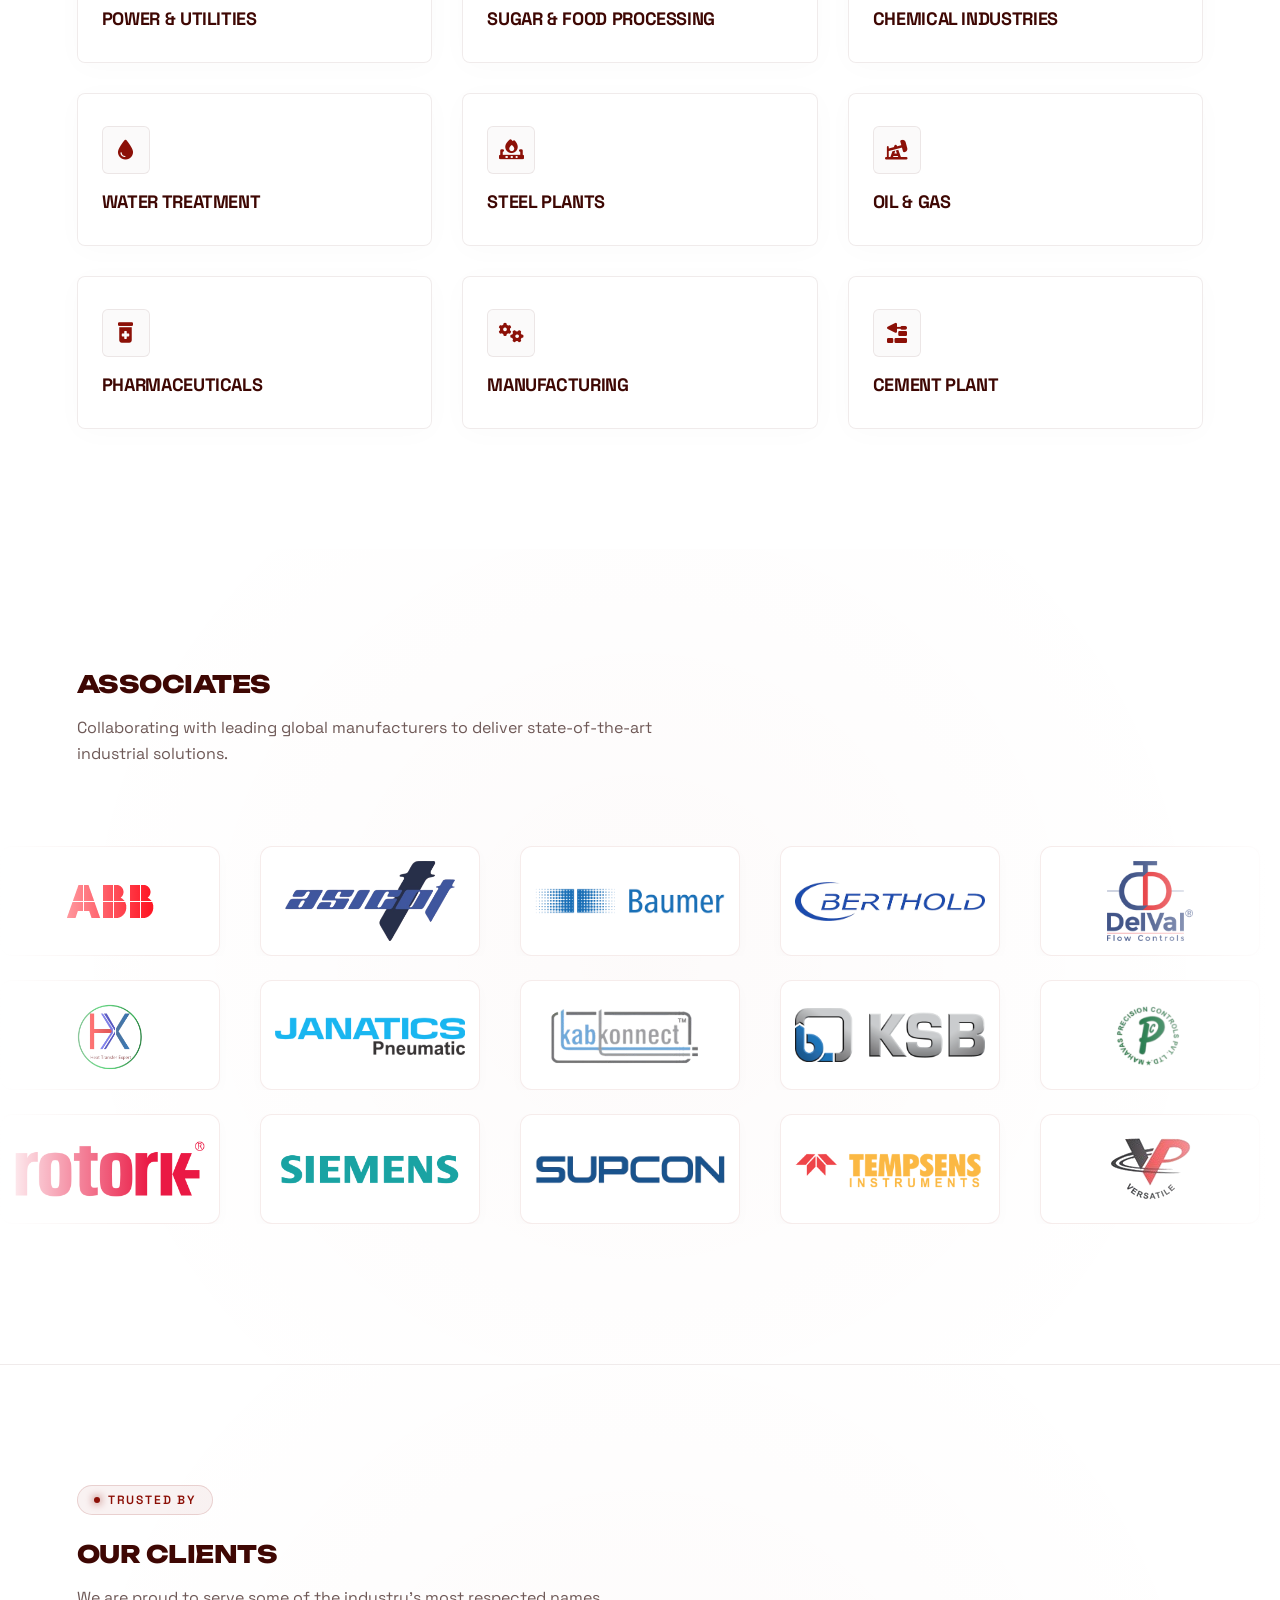
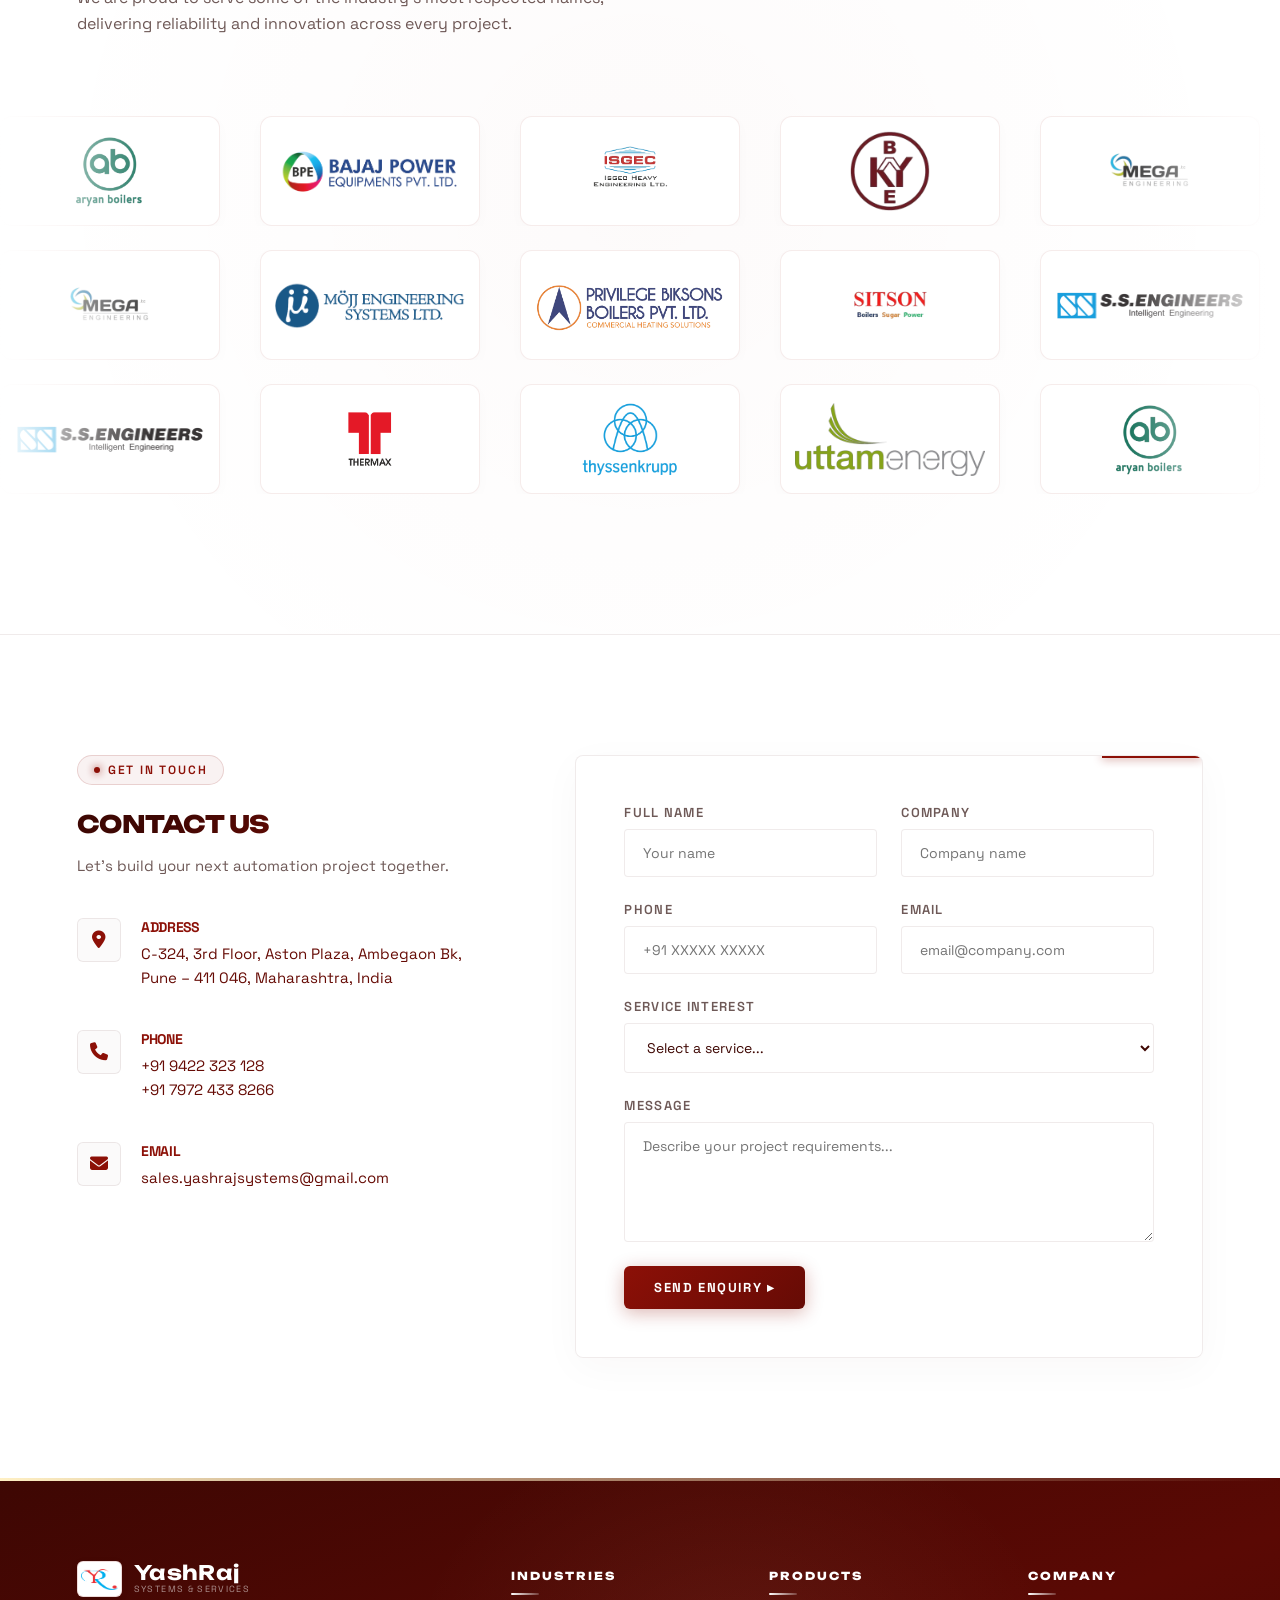
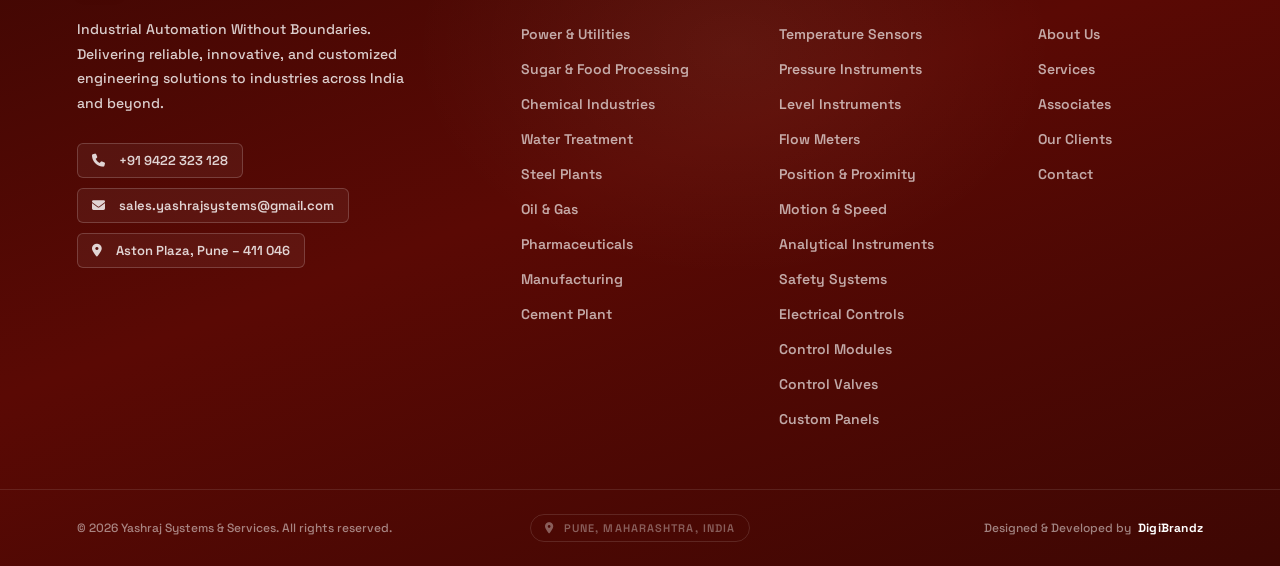
==== commit 8bd8b6d1: "feat: redirect contact form submissions to WhatsApp with entered details" ====
--- a/index.html
+++ b/index.html
@@ -12,15 +12,7 @@
     <link rel="stylesheet" href="https://cdnjs.cloudflare.com/ajax/libs/font-awesome/6.4.0/css/all.min.css">
     <link rel="stylesheet" href="css/style.css">
 </head>
-<body class="loading">
-
-    <!-- Full Screen Loading Overlay with Video Animation -->
-    <div id="loadingOverlay" class="loading-overlay">
-        <video id="loadingVideo" class="loading-video" autoplay muted playsinline>
-            <source src="LogoAnimat.mp4" type="video/mp4">
-            Your browser does not support the video tag.
-        </video>
-    </div>
+<body>
 
     <!-- Ambient Grid & Neon Glow Overlay -->
     <div class="ambient-glow"></div>
@@ -652,7 +644,7 @@
                     </div>
                 </div>
                 
-                <div class="contact-form-panel">
+                <form id="contactForm" class="contact-form-panel">
                     <div class="form-grid">
                         <div class="form-group">
                             <label for="name">Full Name</label>
@@ -676,23 +668,23 @@
                     <div class="form-group" style="margin-bottom: 24px;">
                         <label for="service">Service Interest</label>
                         <select id="service">
-                            <option>Select a service...</option>
-                            <option>Industrial Automation Solutions</option>
-                            <option>PLC, SCADA &amp; DCS Systems</option>
-                            <option>Instrumentation Engineering</option>
-                            <option>Industrial Control Panels</option>
-                            <option>Sensors &amp; Field Instruments Supply</option>
-                            <option>Calibration &amp; Maintenance Services</option>
-                            <option>Electrical &amp; Control Integration</option>
-                            <option>Training Programs</option>
+                            <option value="">Select a service...</option>
+                            <option value="Industrial Automation Solutions">Industrial Automation Solutions</option>
+                            <option value="PLC, SCADA &amp; DCS Systems">PLC, SCADA &amp; DCS Systems</option>
+                            <option value="Instrumentation Engineering">Instrumentation Engineering</option>
+                            <option value="Industrial Control Panels">Industrial Control Panels</option>
+                            <option value="Sensors &amp; Field Instruments Supply">Sensors &amp; Field Instruments Supply</option>
+                            <option value="Calibration &amp; Maintenance Services">Calibration &amp; Maintenance Services</option>
+                            <option value="Electrical &amp; Control Integration">Electrical &amp; Control Integration</option>
+                            <option value="Training Programs">Training Programs</option>
                         </select>
                     </div>
                     <div class="form-group" style="margin-bottom: 24px;">
                         <label for="message">Message</label>
                         <textarea id="message" placeholder="Describe your project requirements..."></textarea>
                     </div>
-                    <button class="btn-cyber" onclick="alert('Enquiry parameters transmitted successfully. Connection established.')">Send Enquiry ▸</button>
-                </div>
+                    <button type="submit" class="btn-cyber">Send Enquiry ▸</button>
+                </form>
             </div>
         </section>
 
--- a/css/style.css
+++ b/css/style.css
@@ -107,81 +107,6 @@
     mask-image: radial-gradient(ellipse at 50% 50%, black 50%, transparent 90%);
     pointer-events: none;
     z-index: 0;
-}
-
-/* --- Loading Screen --- */
-#loader {
-    position: fixed;
-    inset: 0;
-    background-color: #0c0202;
-    /* Deep red-black loader */
-    z-index: 99999;
-    display: flex;
-    flex-direction: column;
-    align-items: center;
-    justify-content: center;
-    transition: opacity 0.8s ease;
-}
-
-.loader-container {
-    text-align: center;
-}
-
-.loader-node {
-    width: 60px;
-    height: 60px;
-    border: 2px solid var(--color-cyan);
-    border-radius: 50%;
-    position: relative;
-    animation: rotateNode 3s linear infinite;
-    margin: 0 auto 20px;
-    box-shadow: 0 0 20px var(--glow-cyan);
-}
-
-.loader-node::after {
-    content: '';
-    position: absolute;
-    top: 4px;
-    left: 4px;
-    width: 8px;
-    height: 8px;
-    background-color: var(--color-orange);
-    border-radius: 50%;
-    box-shadow: 0 0 10px var(--color-orange);
-}
-
-.loader-progress {
-    width: 200px;
-    height: 2px;
-    background-color: rgba(255, 240, 196, 0.15);
-    position: relative;
-    overflow: hidden;
-    margin-top: 15px;
-    border-radius: 4px;
-}
-
-.loader-bar {
-    position: absolute;
-    left: 0;
-    top: 0;
-    height: 100%;
-    width: 0%;
-    background: linear-gradient(90deg, var(--color-purple), var(--color-cyan));
-    box-shadow: 0 0 8px var(--color-cyan);
-    transition: width 0.1s linear;
-}
-
-.loader-text {
-    font-family: 'Space Grotesk', sans-serif;
-    font-size: 14px;
-    letter-spacing: 0.2em;
-    color: var(--text-muted);
-}
-
-@keyframes rotateNode {
-    100% {
-        transform: rotate(360deg);
-    }
 }
 
 /* --- Typography Utilities --- */
@@ -2541,48 +2466,3 @@
         width: 80px;
     }
 }
-
-/* --- Full Screen Loading Overlay --- */
-.loading-overlay {
-    position: fixed;
-    top: 0;
-    left: 0;
-    width: 100vw;
-    height: 100vh;
-    background-color: #000000;
-    z-index: 999999;
-    display: flex;
-    align-items: center;
-    justify-content: center;
-    overflow: hidden;
-    transition: opacity 0.6s cubic-bezier(0.16, 1, 0.3, 1);
-    opacity: 1;
-    pointer-events: all;
-}
-
-.loading-overlay.fade-out {
-    opacity: 0;
-    pointer-events: none;
-}
-
-.loading-video {
-    width: 100%;
-    height: 100%;
-    max-width: 800px;
-    max-height: 800px;
-    object-fit: contain;
-}
-
-/* Page Cross-Fade transition during loading */
-body.loading header,
-body.loading main,
-body.loading footer,
-body.loading .ambient-glow,
-body.loading .grid-bg {
-    opacity: 0;
-    pointer-events: none;
-}
-
-main, footer, .ambient-glow, .grid-bg {
-    transition: opacity 0.8s ease-in-out;
-}
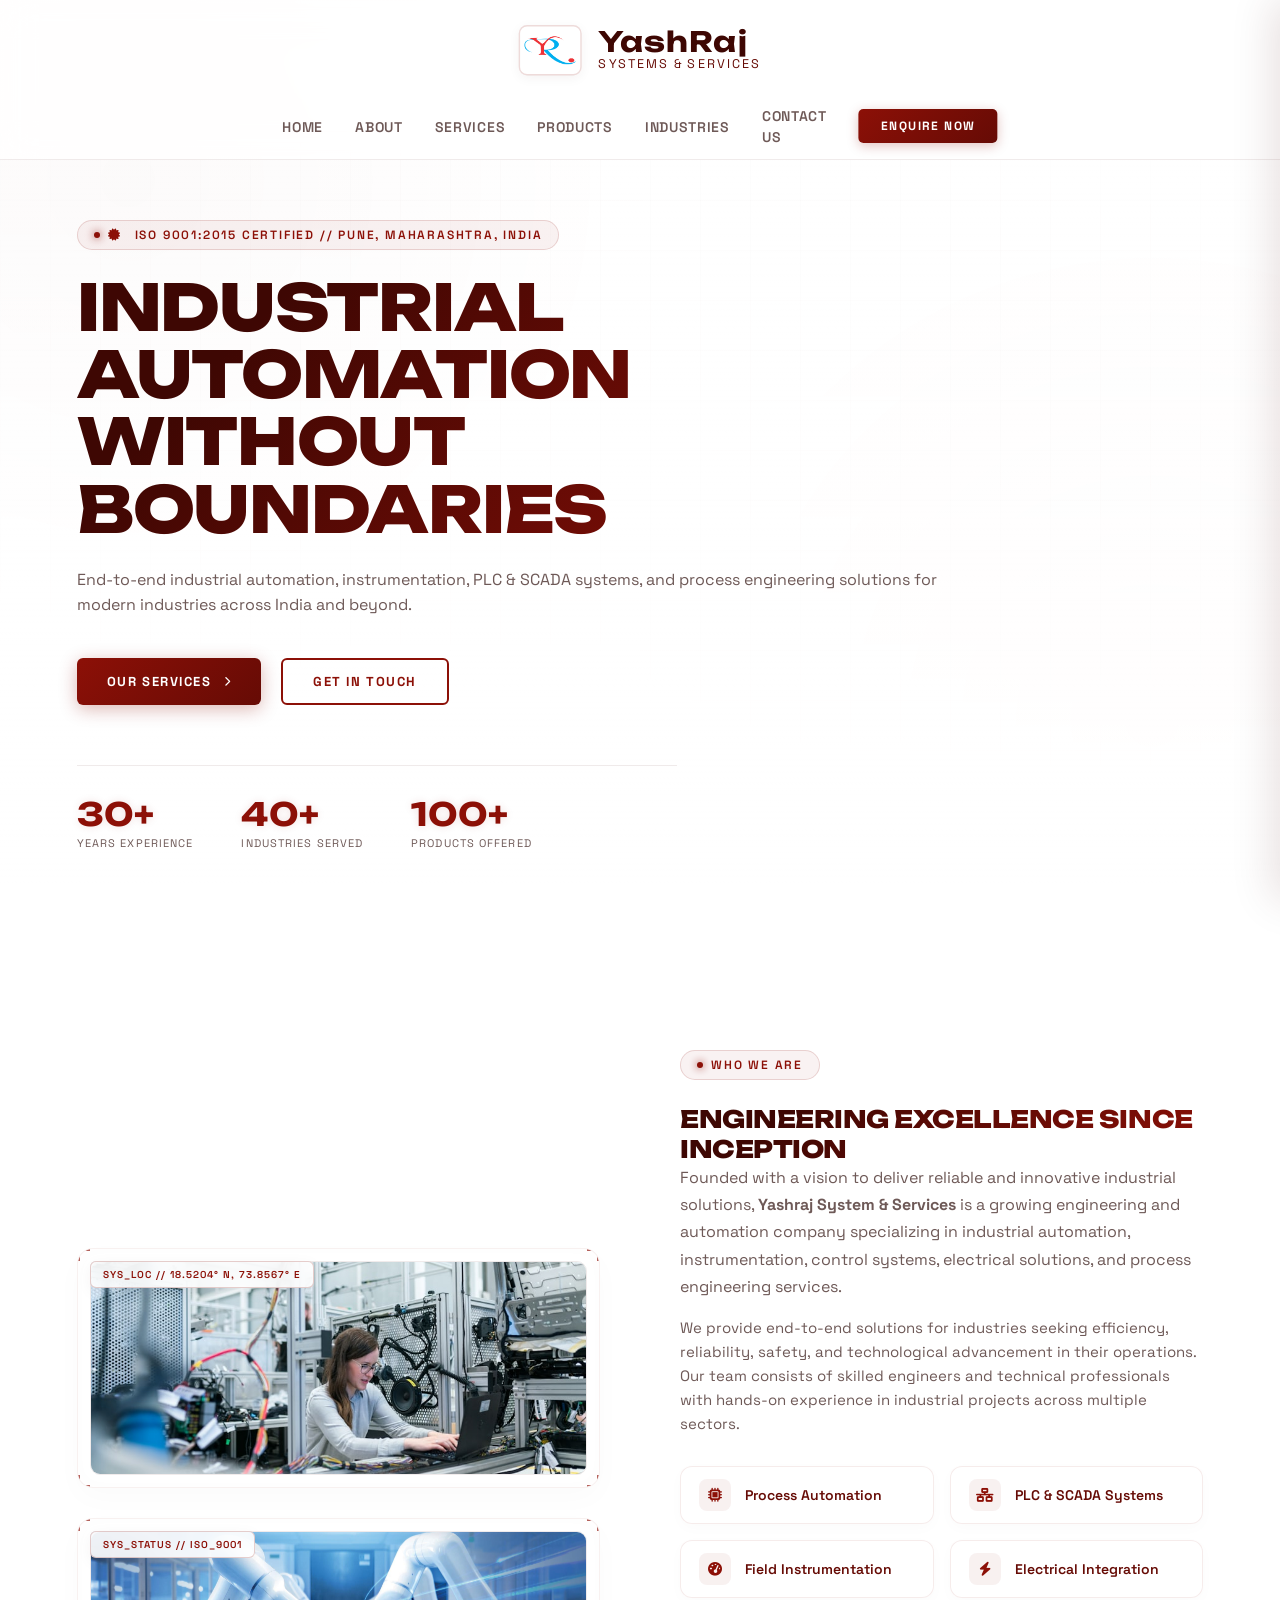
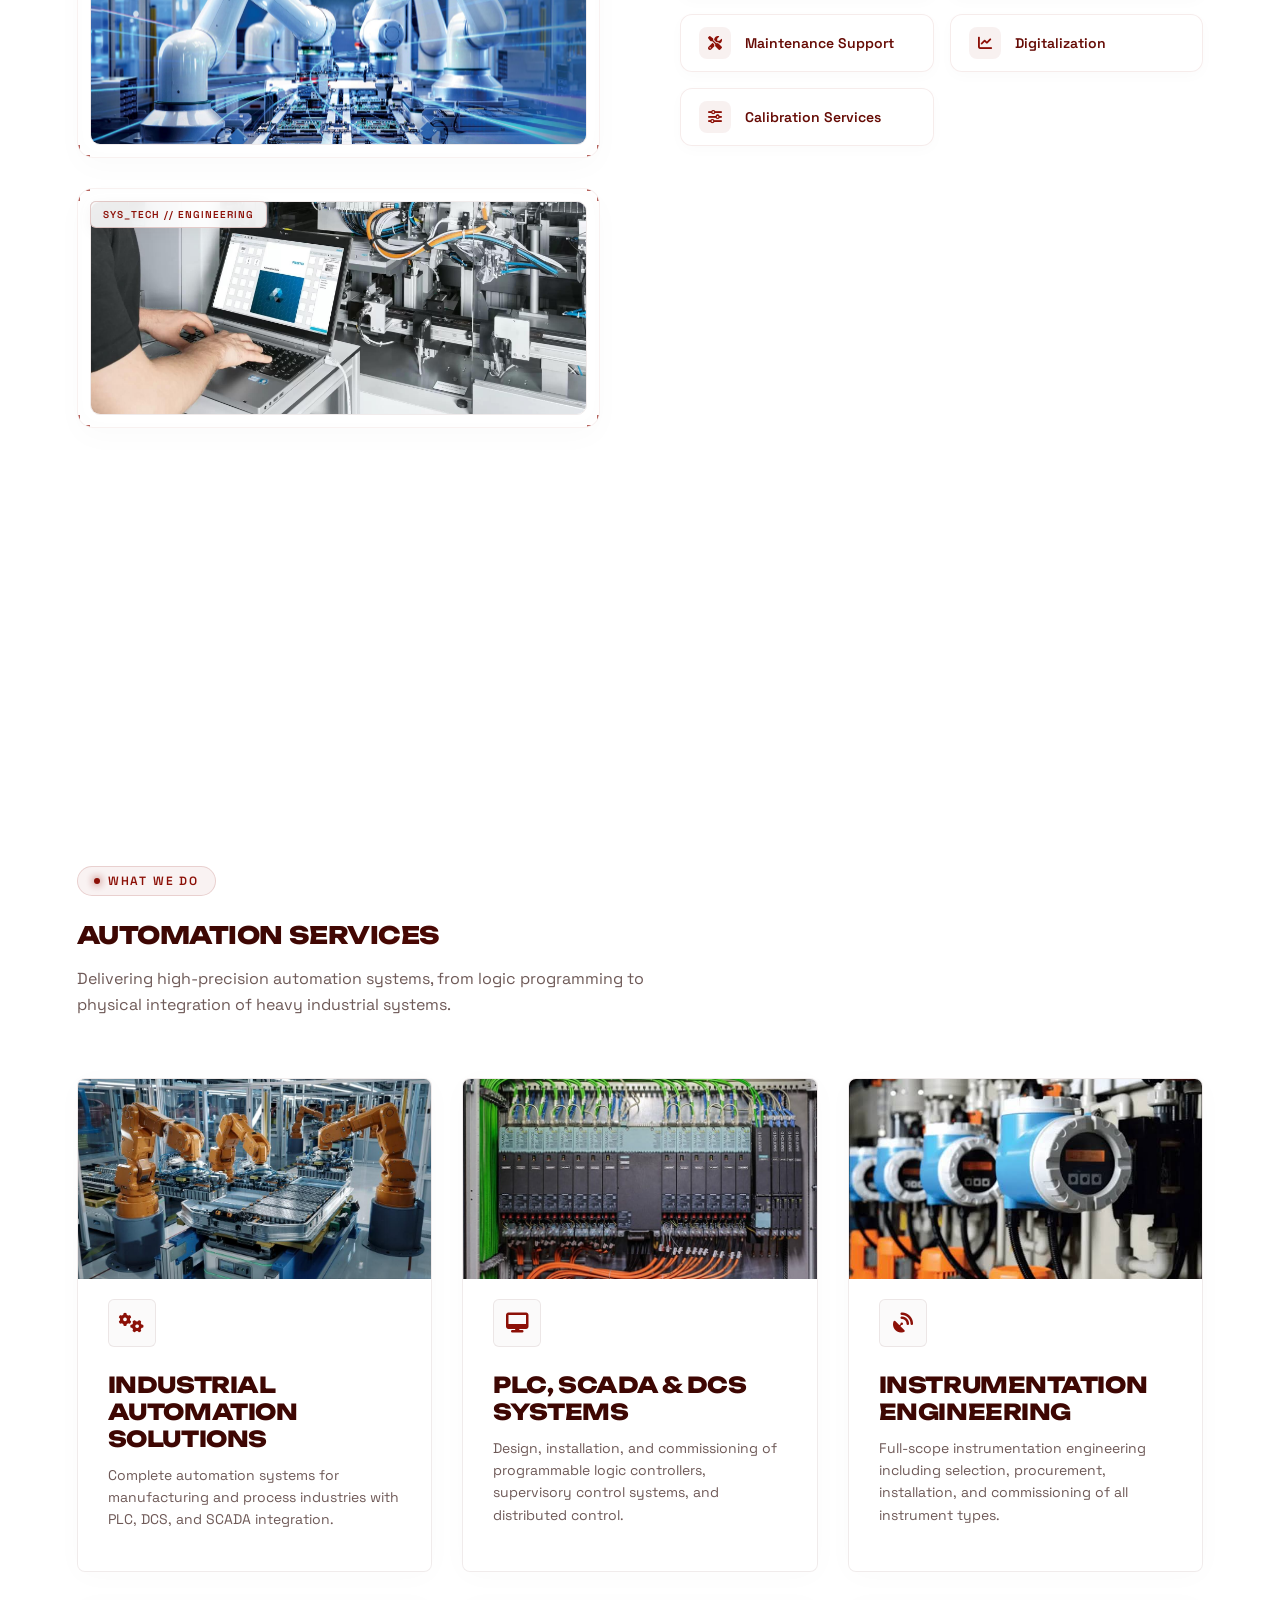
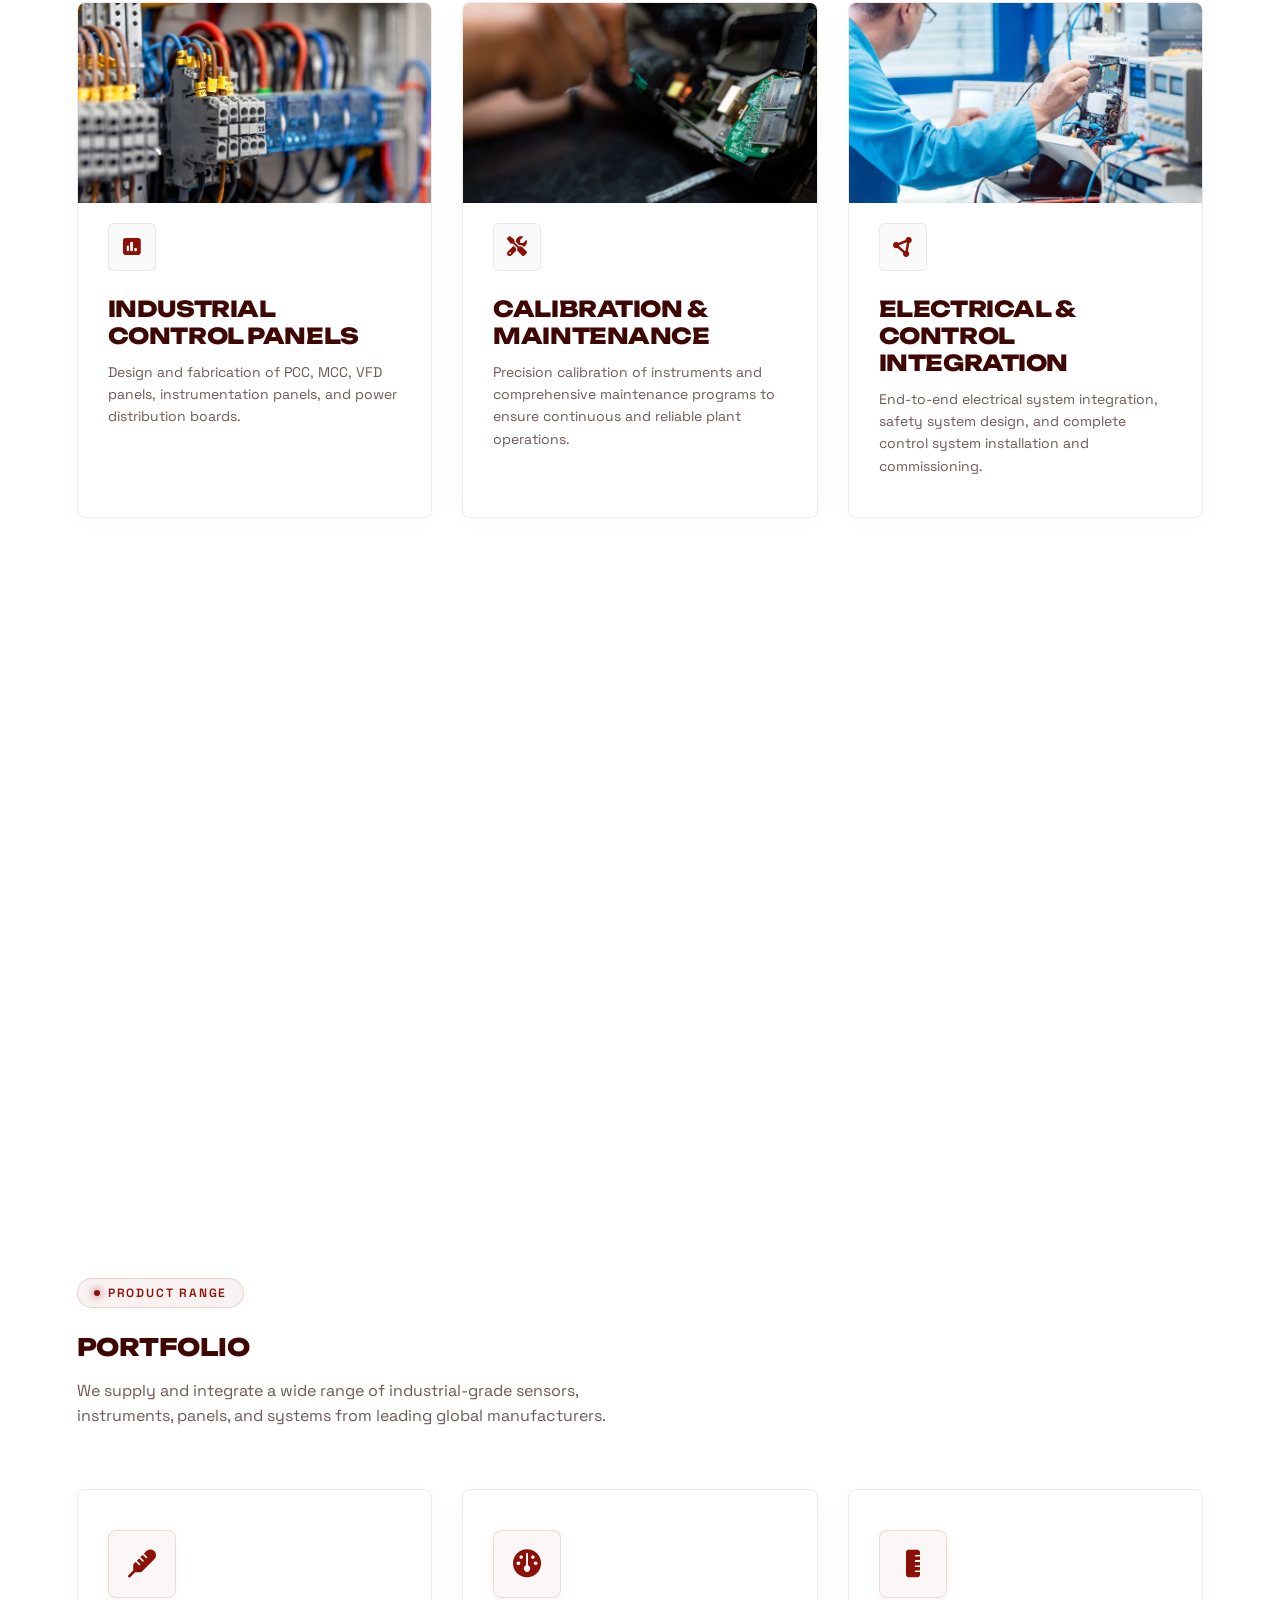
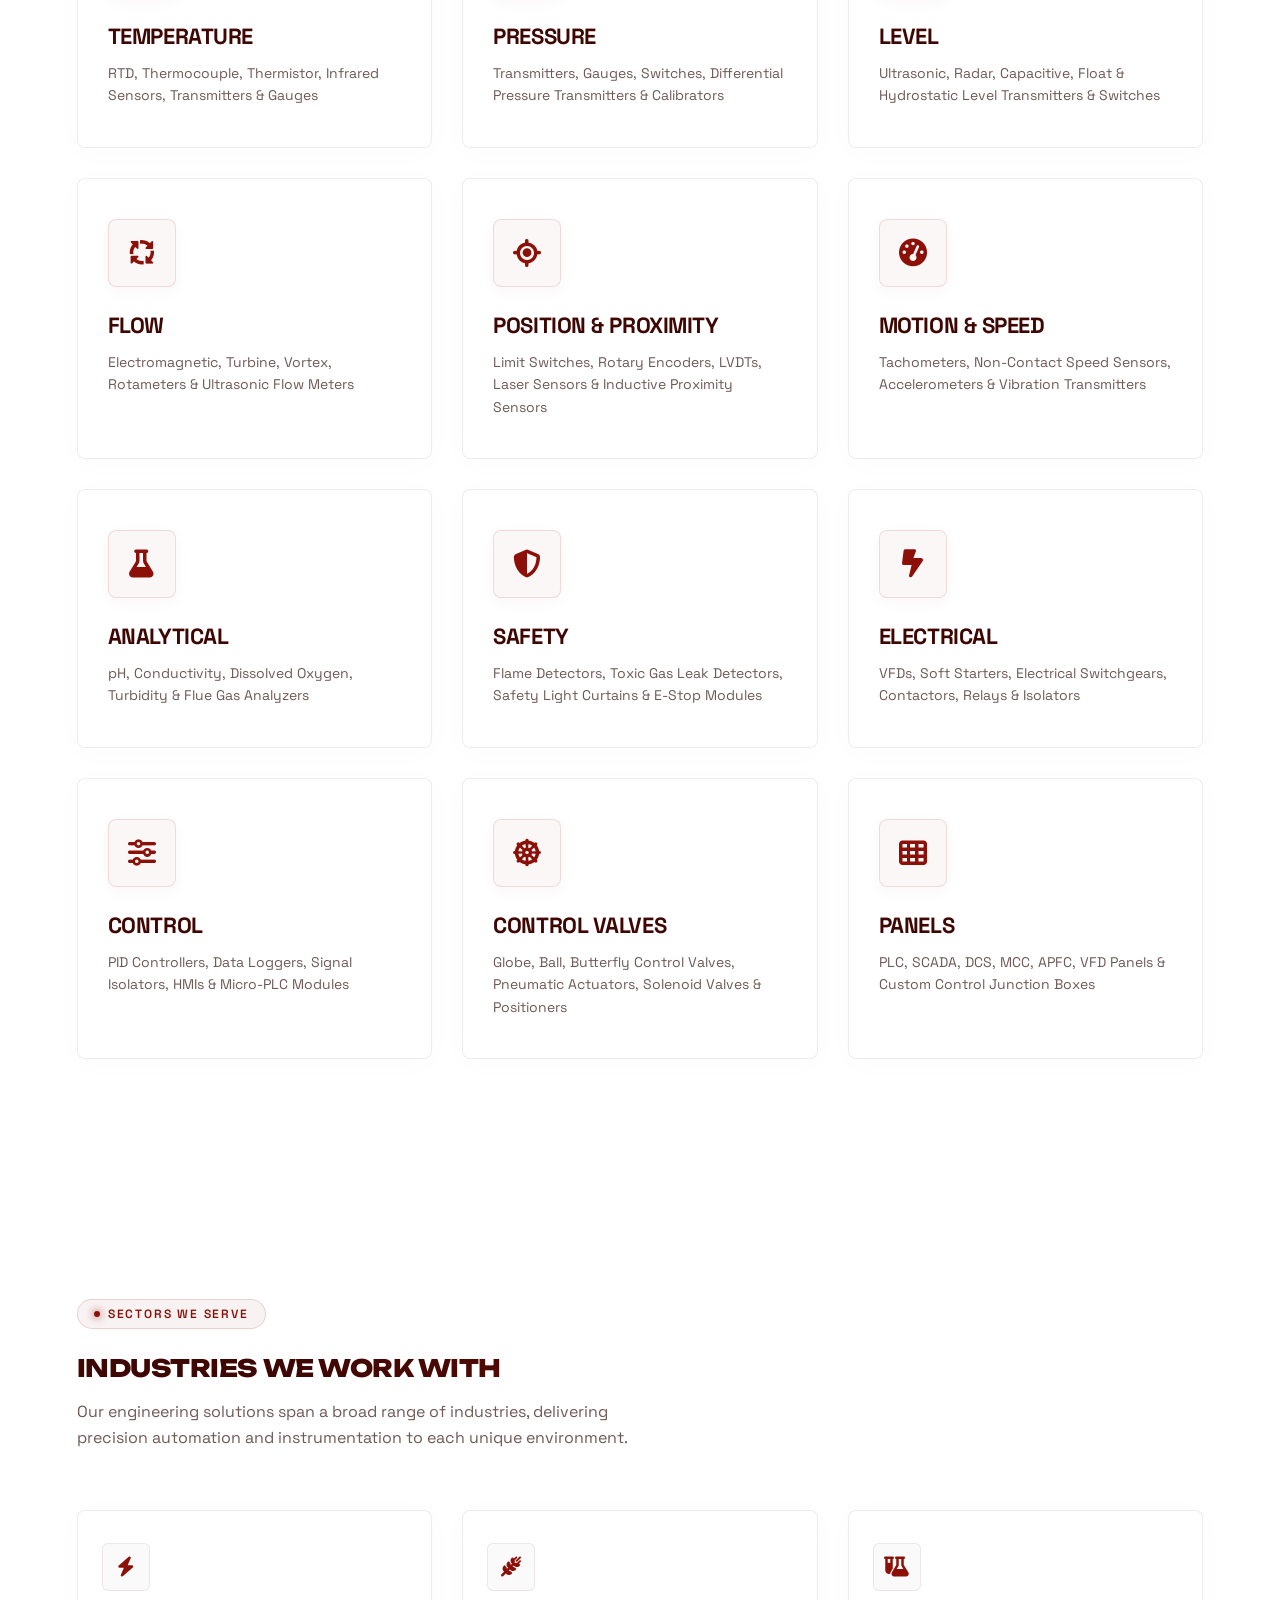
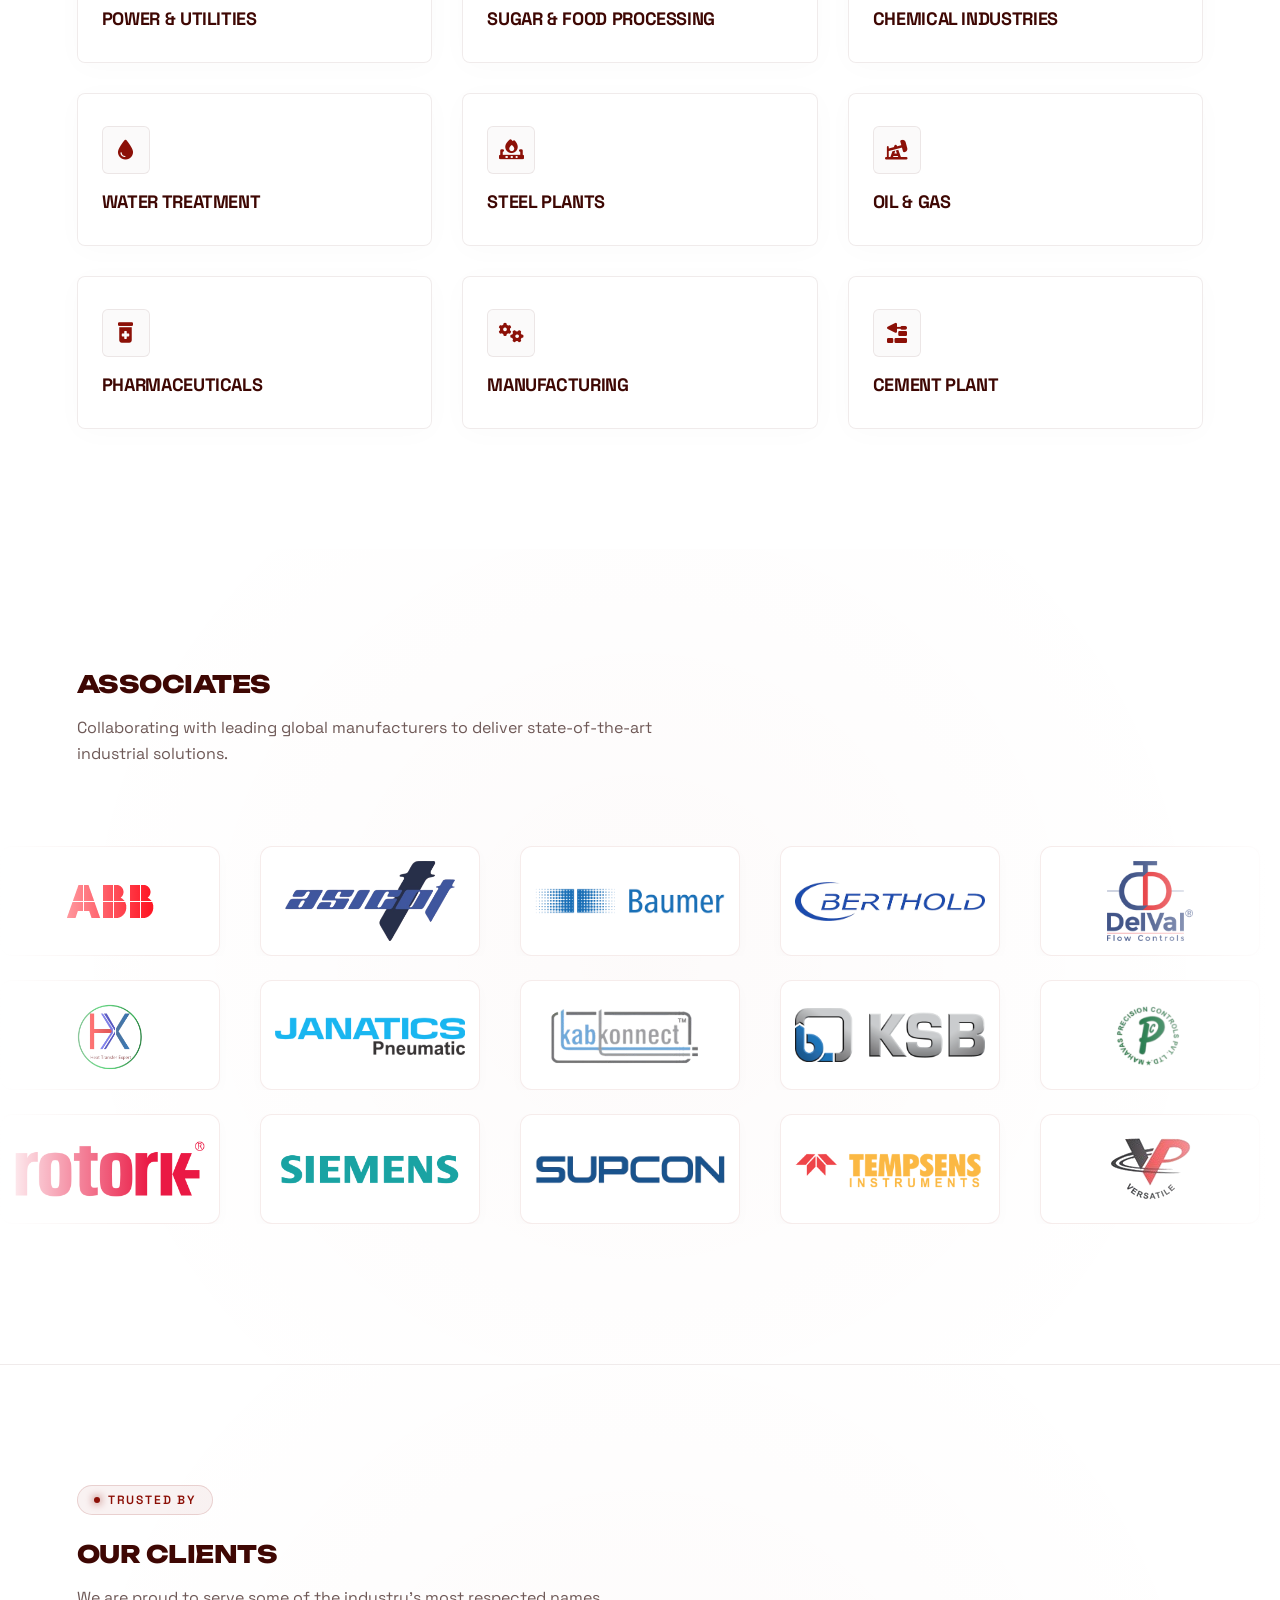
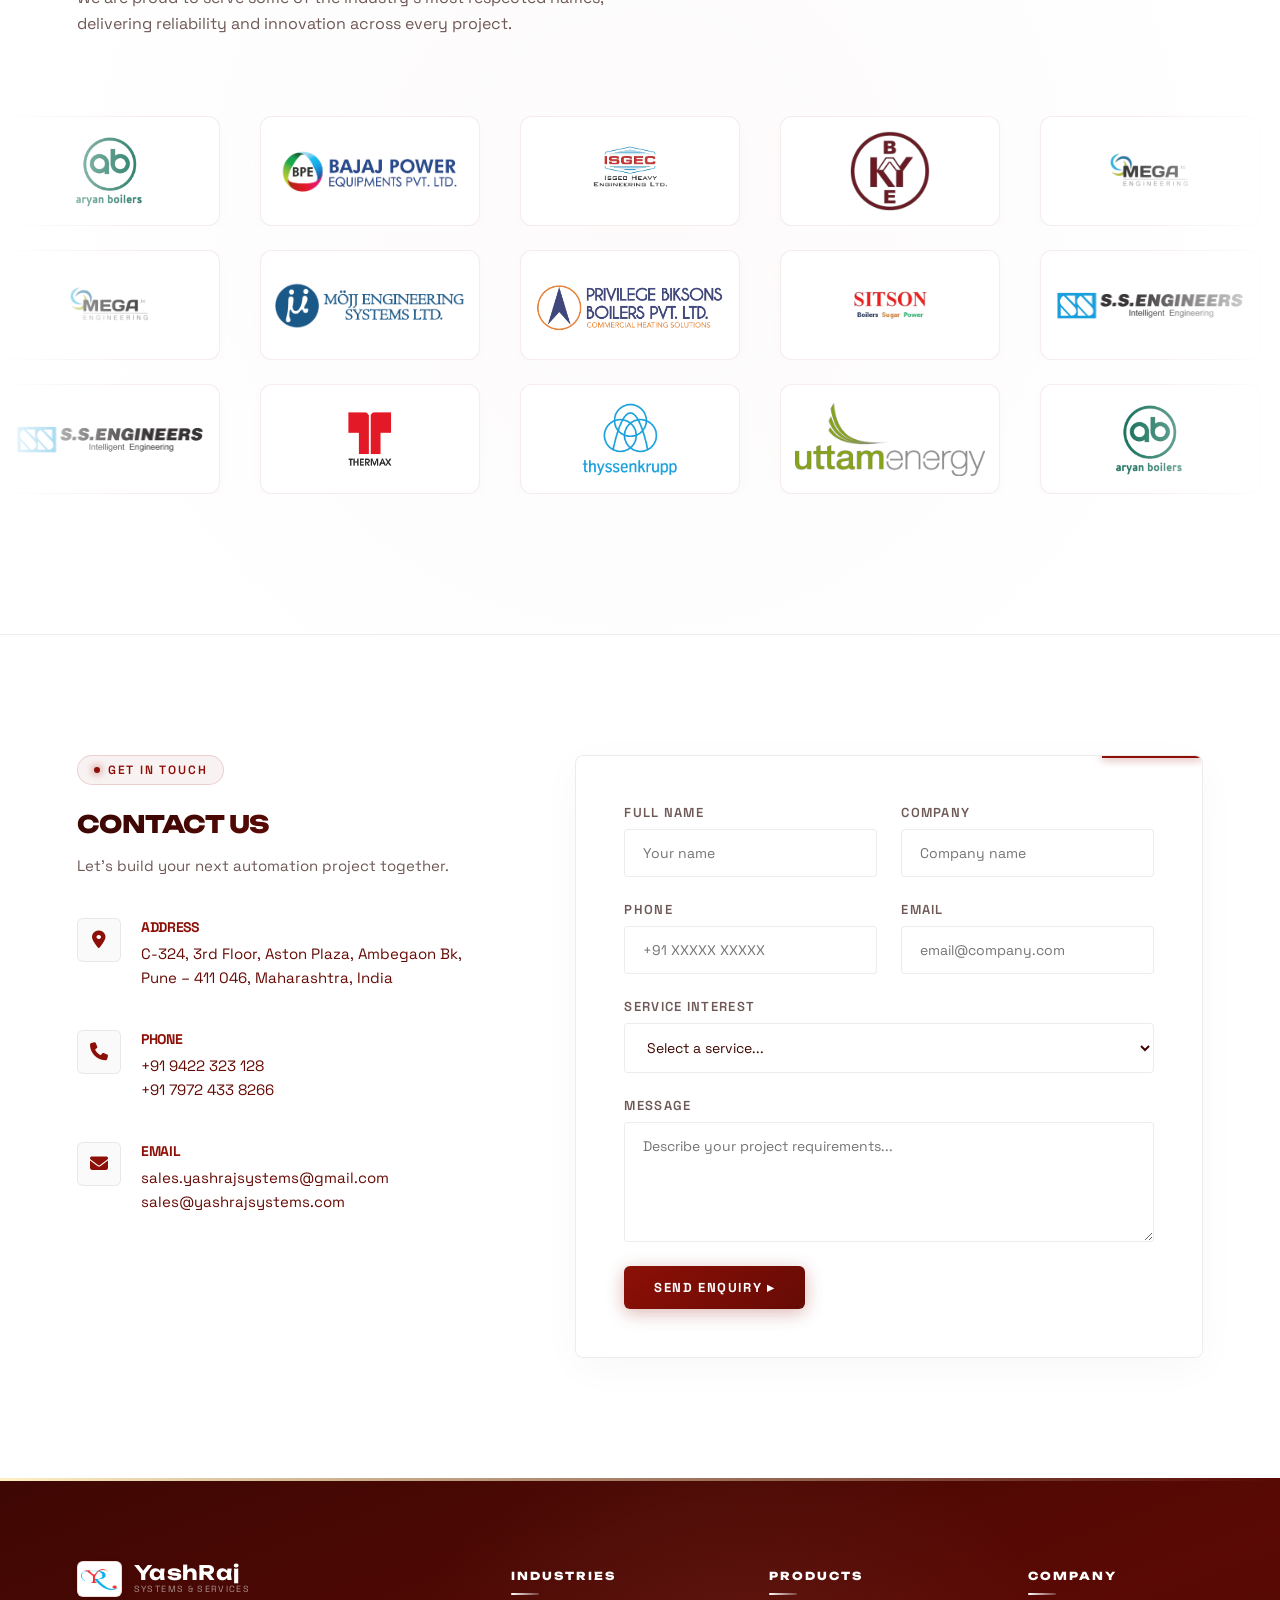
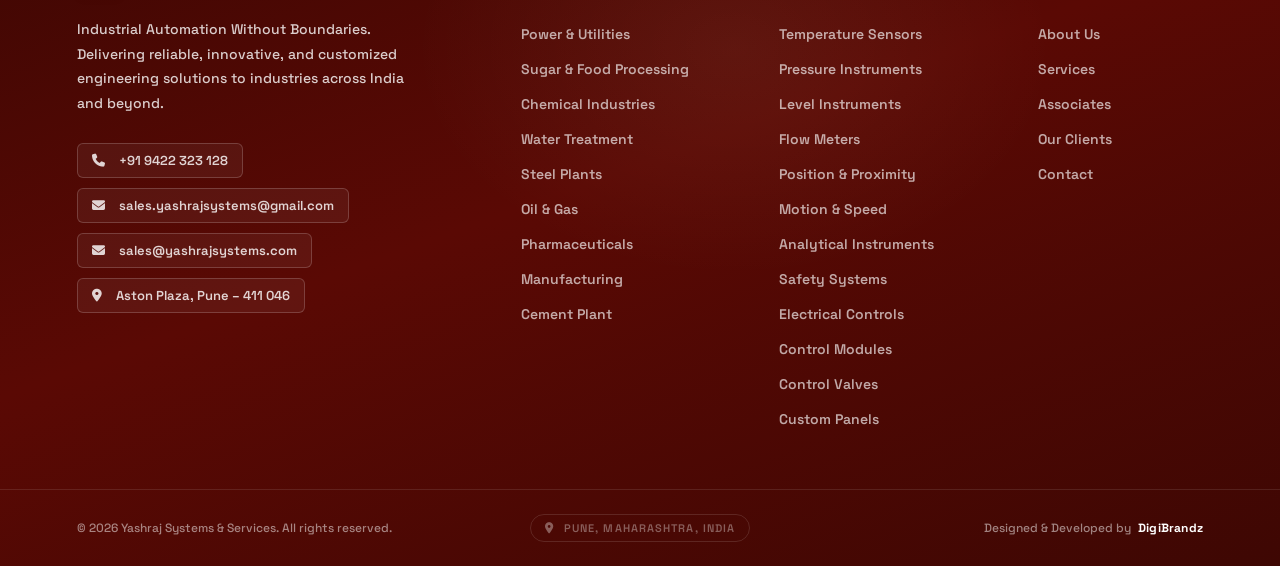
==== commit a569cc62: "feat: add sales@yashrajsystems.com email address below previous one" ====
--- a/index.html
+++ b/index.html
@@ -639,7 +639,7 @@
                         <div class="contact-icon"><i class="fa-solid fa-envelope"></i></div>
                         <div class="contact-detail">
                             <h5>Email</h5>
-                            <p>sales.yashrajsystems@gmail.com</p>
+                            <p>sales.yashrajsystems@gmail.com<br>sales@yashrajsystems.com</p>
                         </div>
                     </div>
                 </div>
@@ -712,6 +712,7 @@
                 <div class="footer-contact-pills">
                     <a href="tel:+919422323128" class="footer-pill"><i class="fa-solid fa-phone" style="margin-right: 6px;"></i> +91 9422 323 128</a>
                     <a href="mailto:sales.yashrajsystems@gmail.com" class="footer-pill"><i class="fa-solid fa-envelope" style="margin-right: 6px;"></i> sales.yashrajsystems@gmail.com</a>
+                    <a href="mailto:sales@yashrajsystems.com" class="footer-pill"><i class="fa-solid fa-envelope" style="margin-right: 6px;"></i> sales@yashrajsystems.com</a>
                     <div class="footer-pill"><i class="fa-solid fa-location-dot" style="margin-right: 6px;"></i> Aston Plaza, Pune – 411 046</div>
                 </div>
             </div>
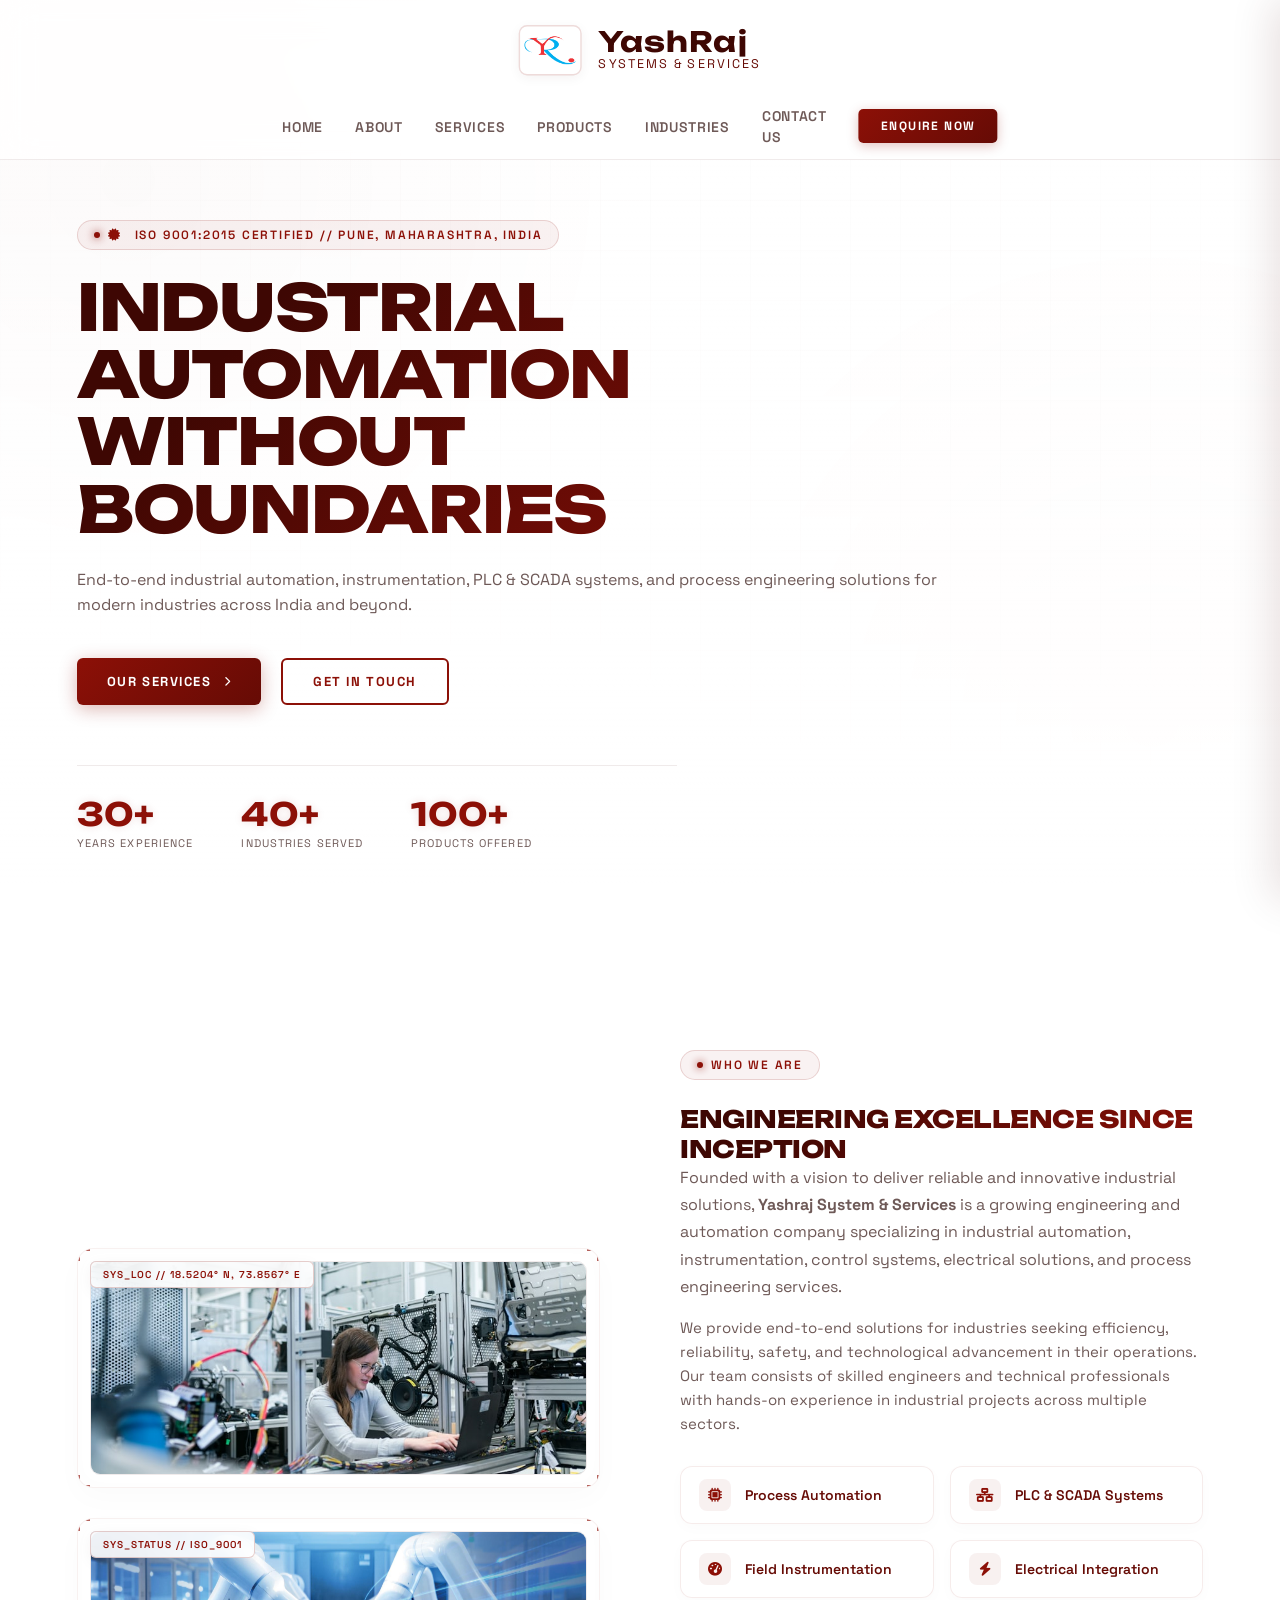
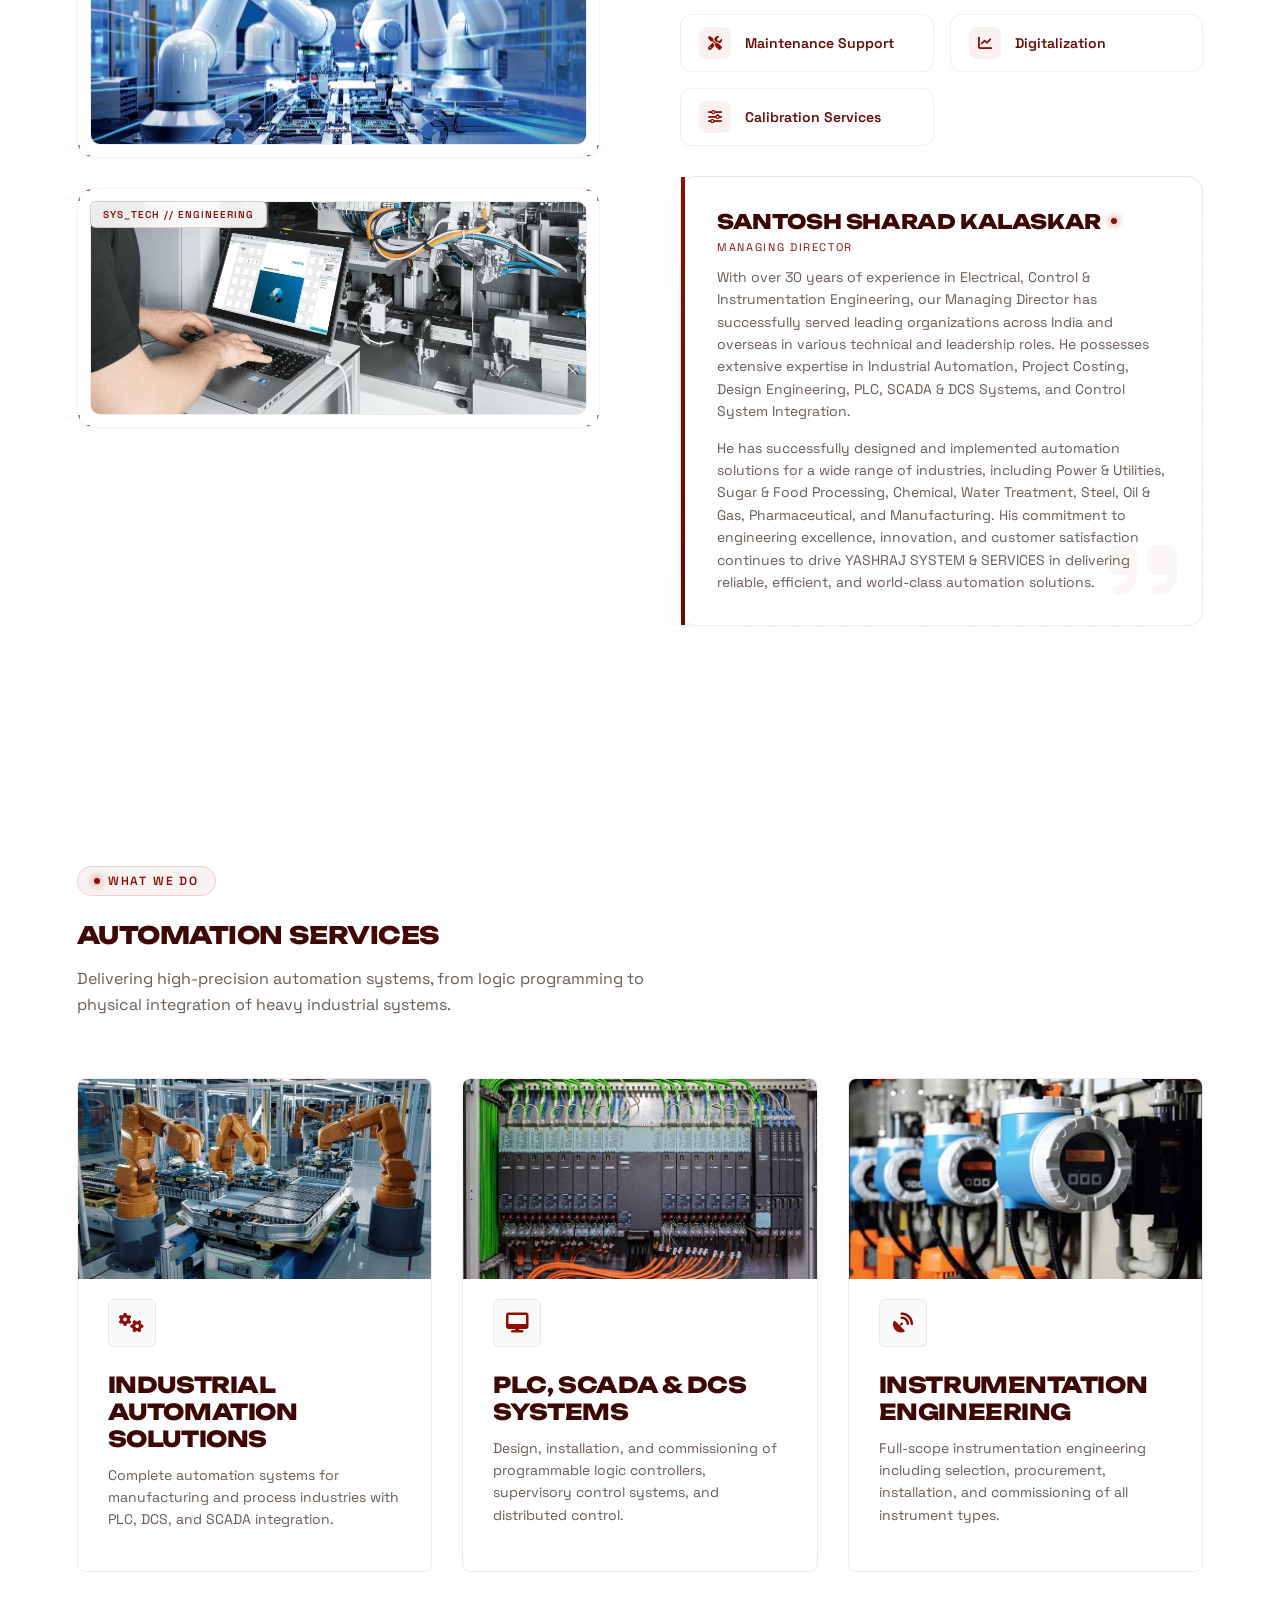
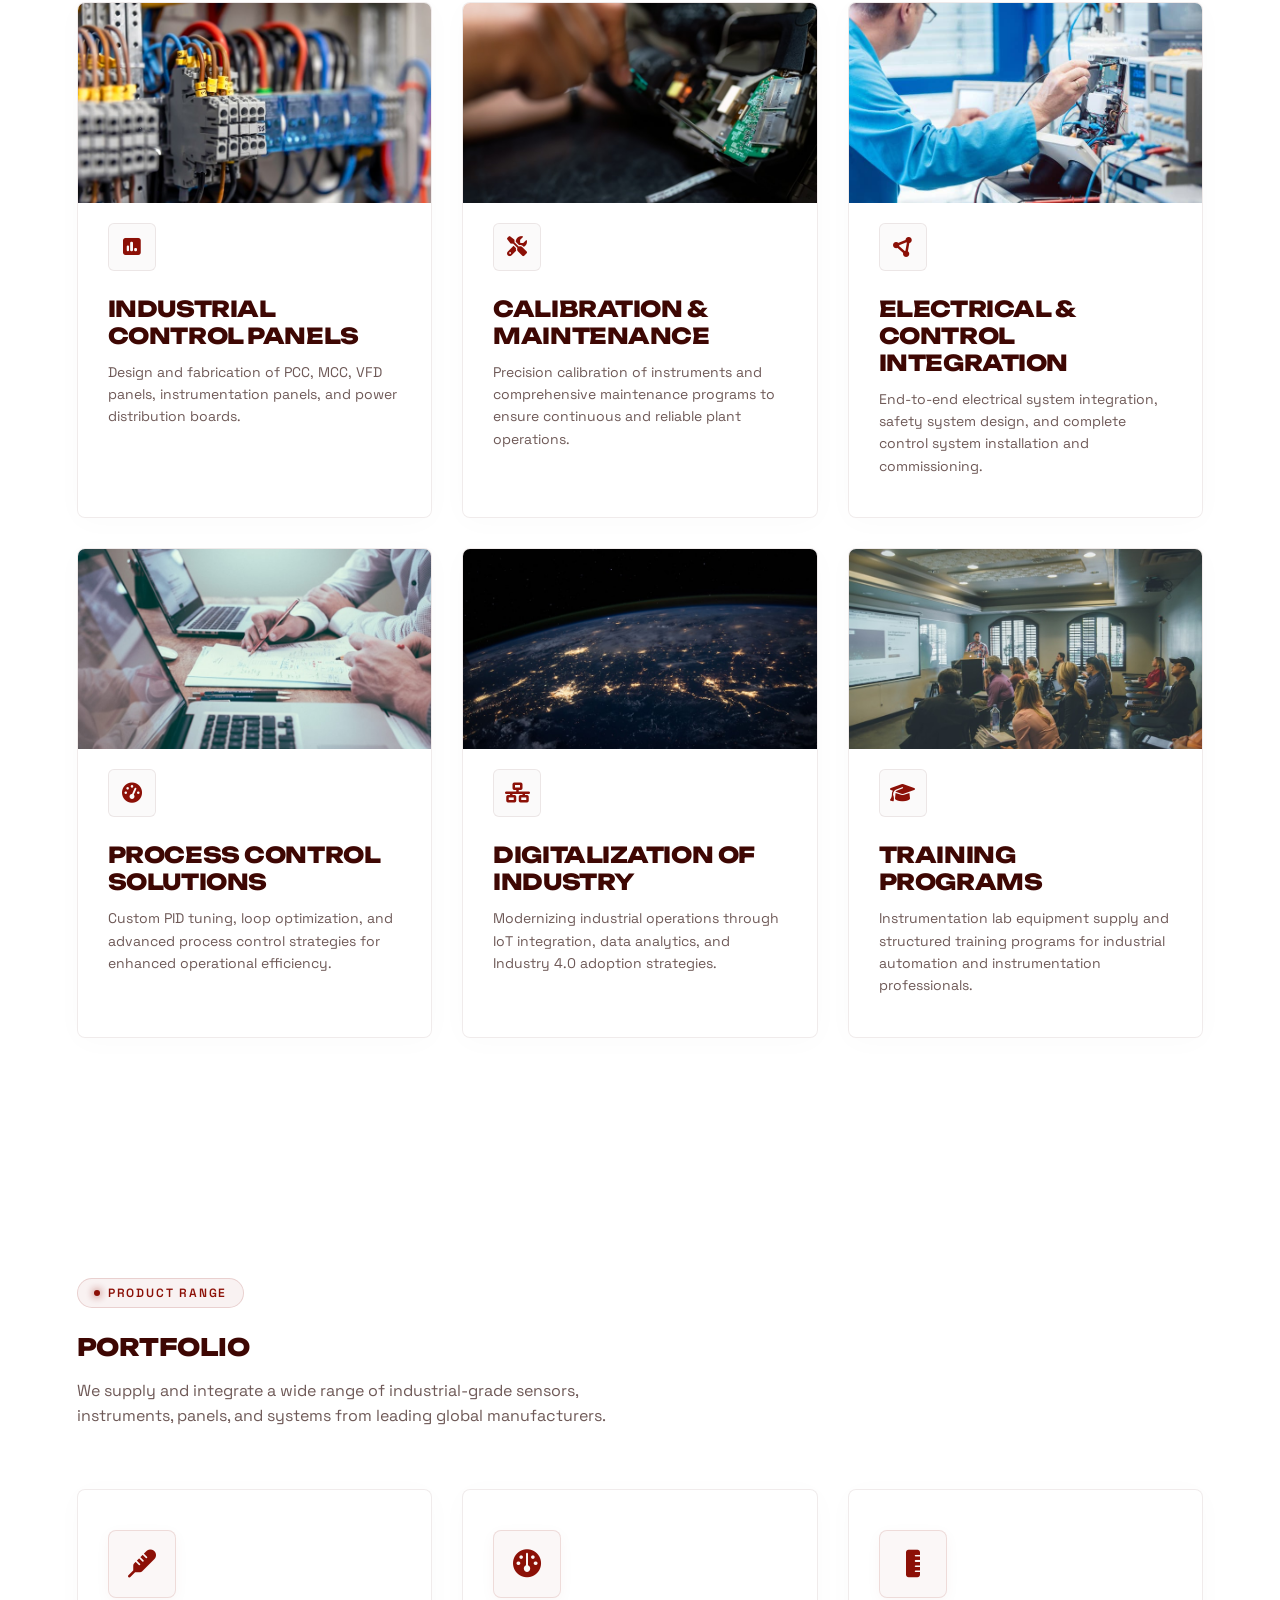
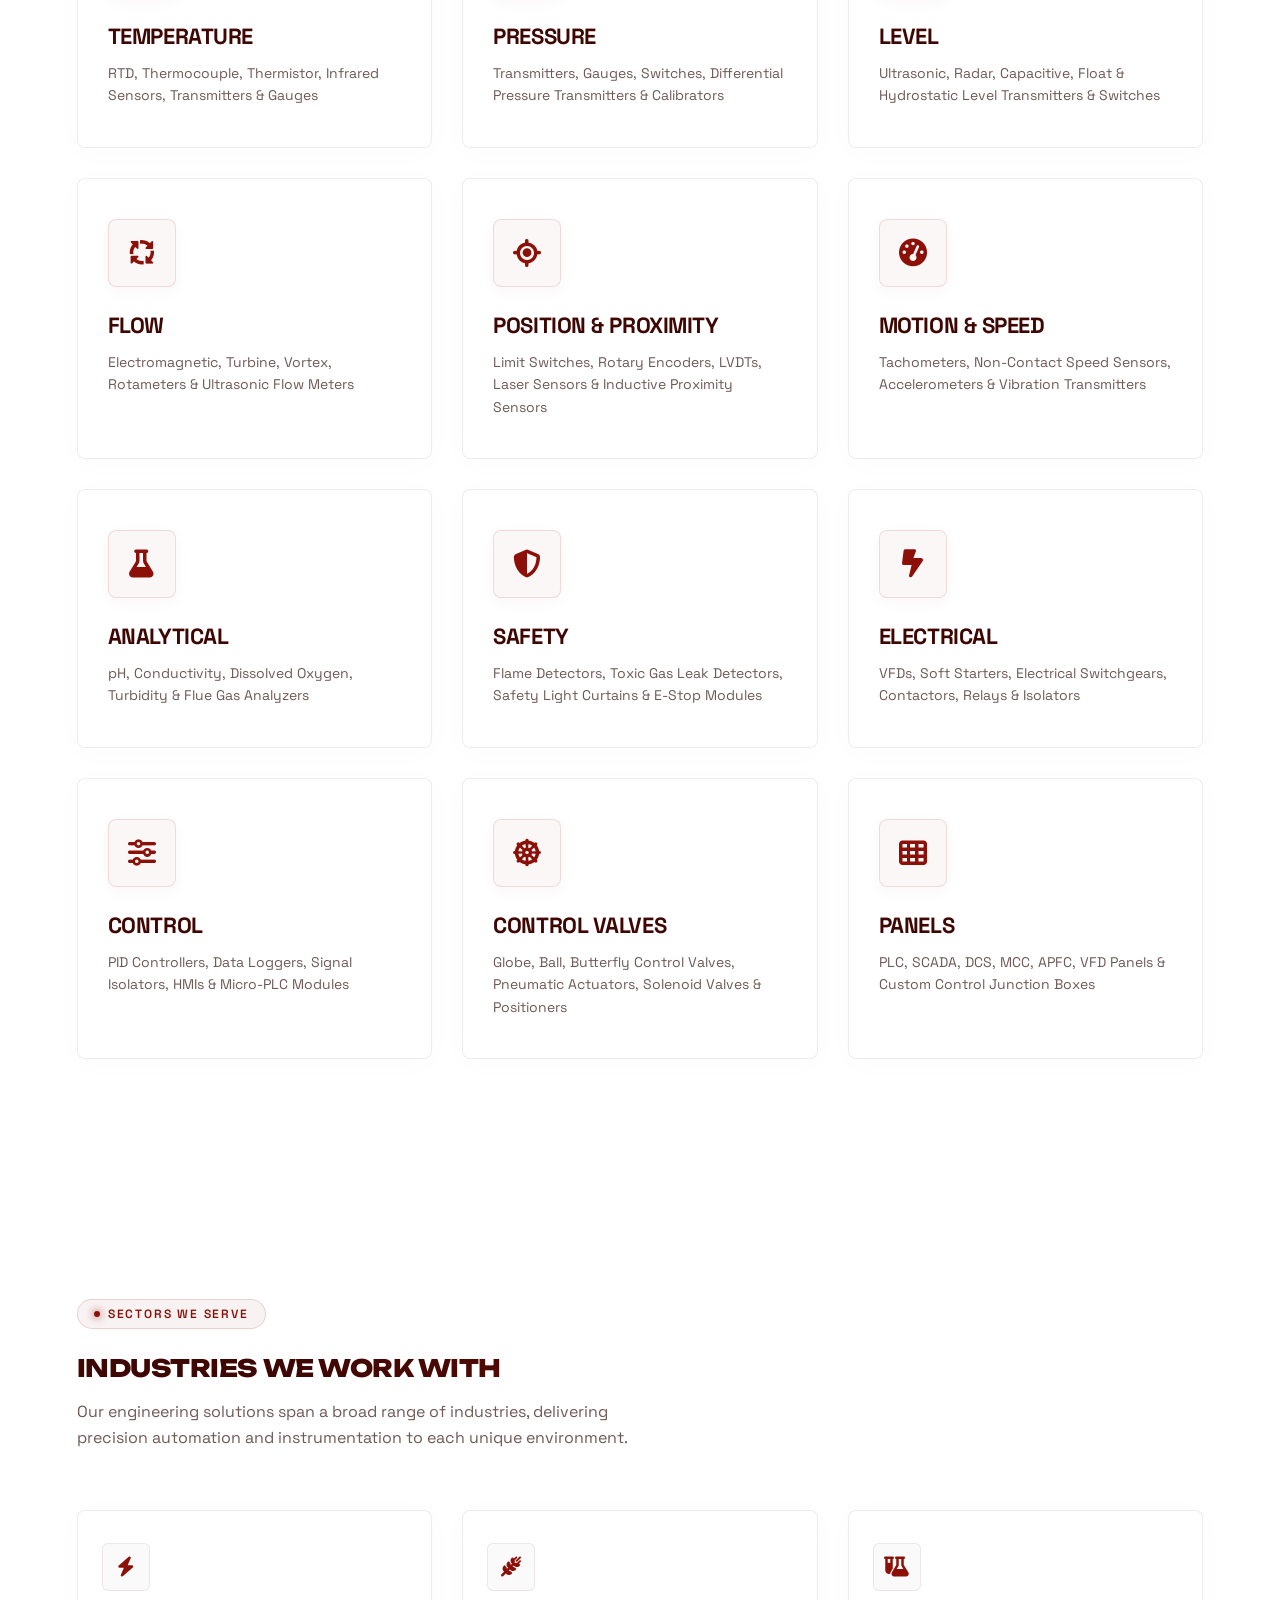
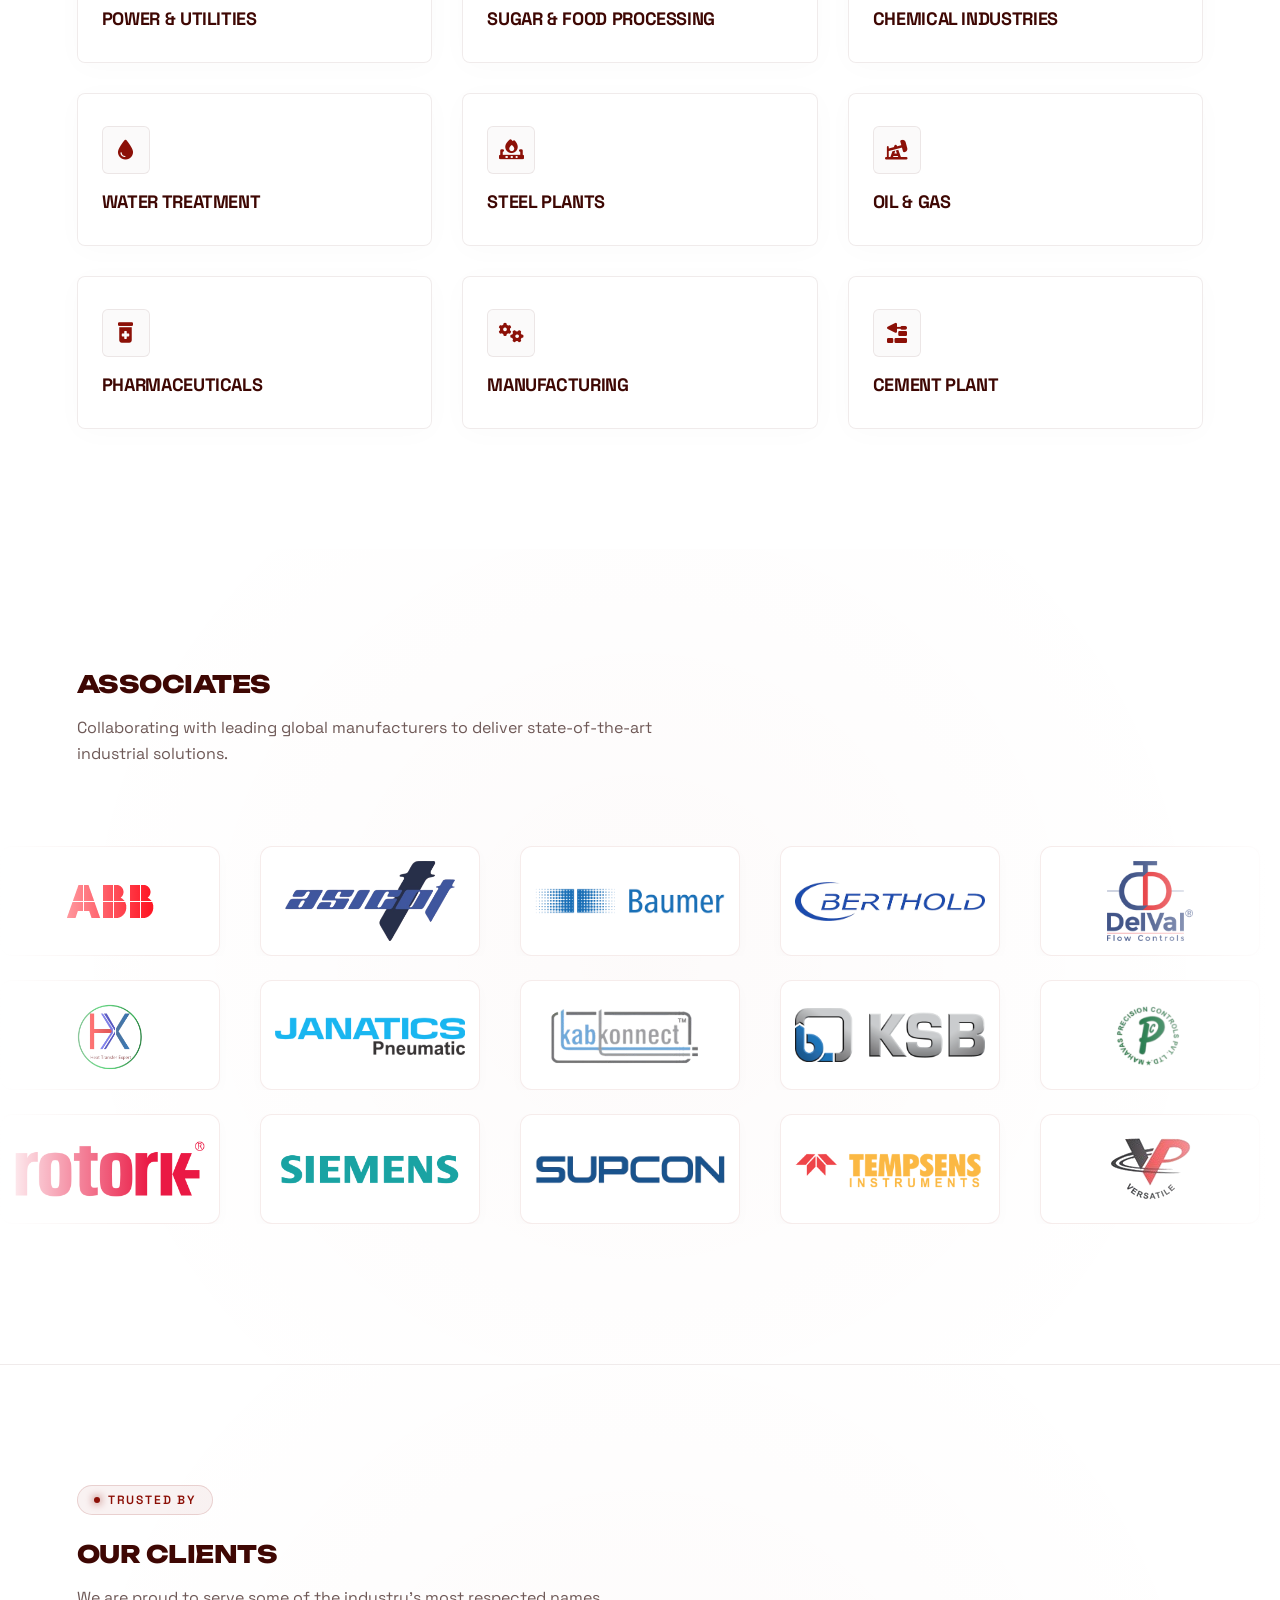
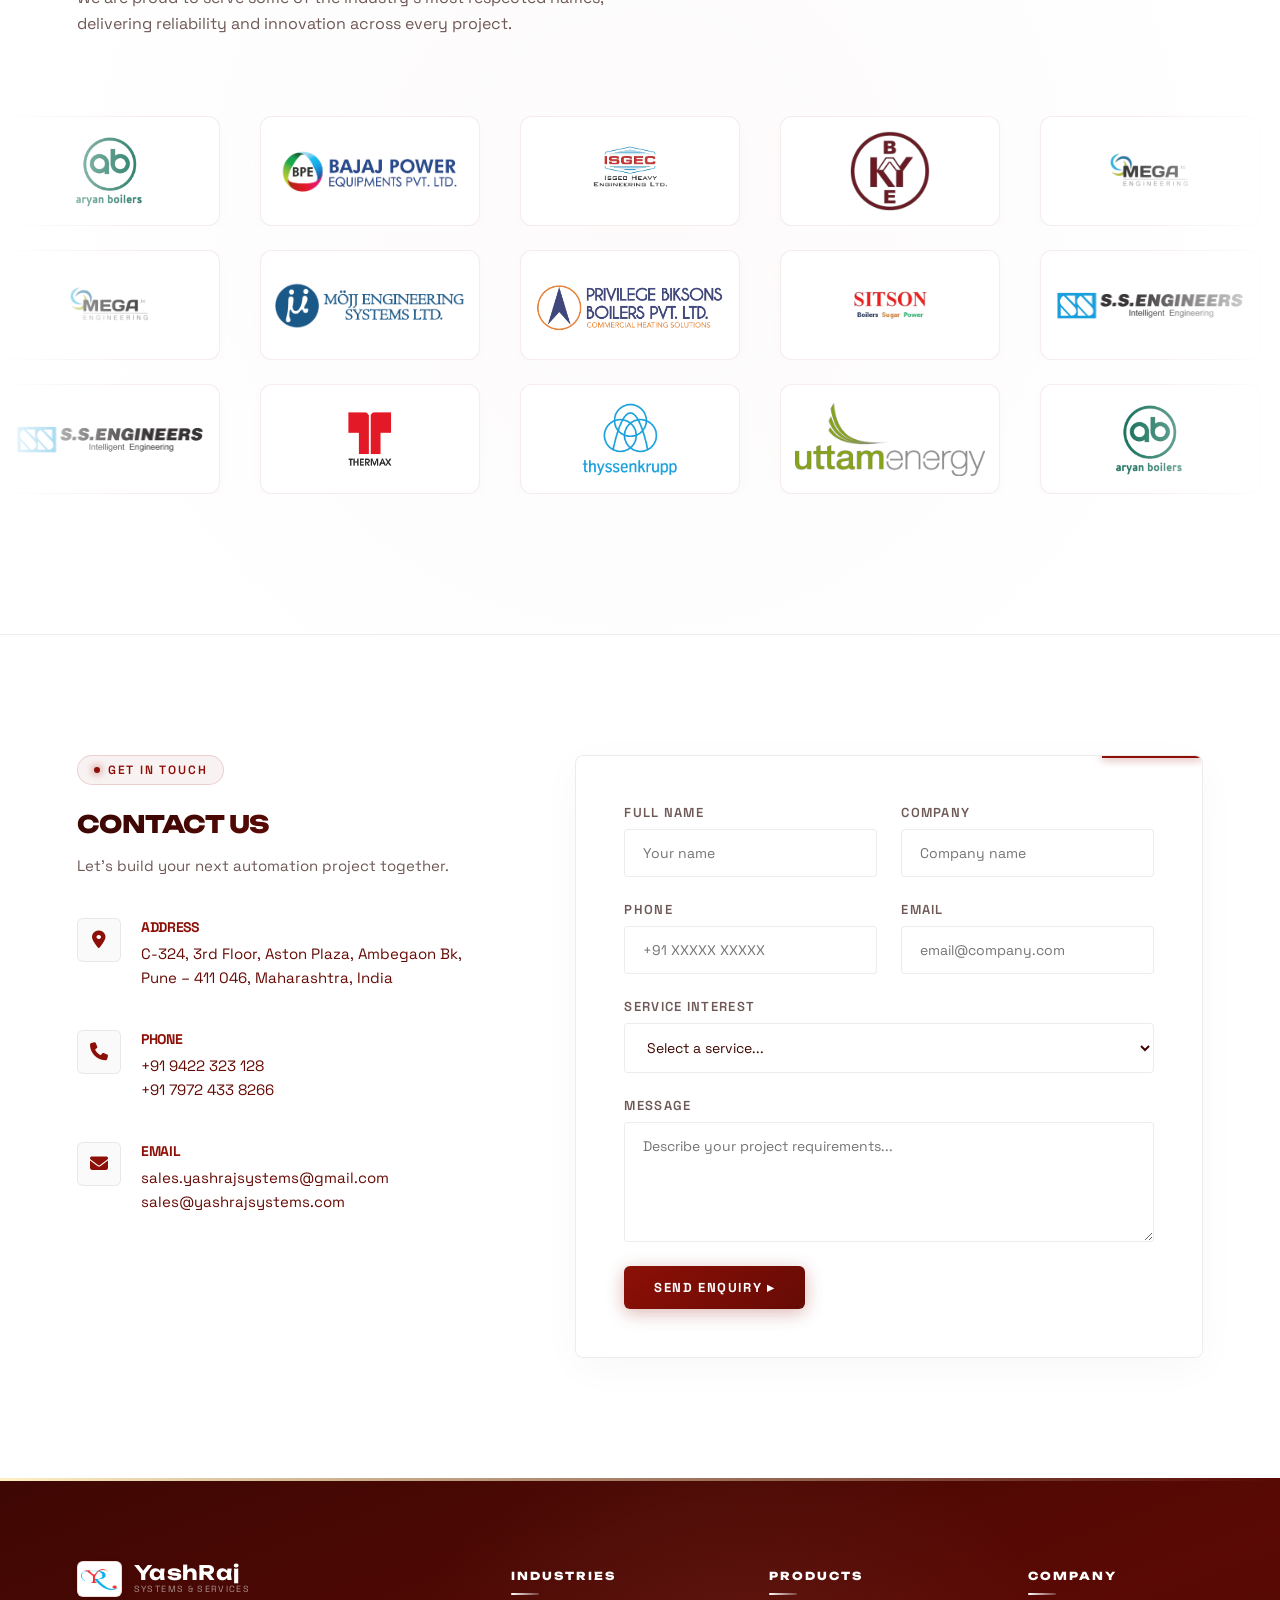
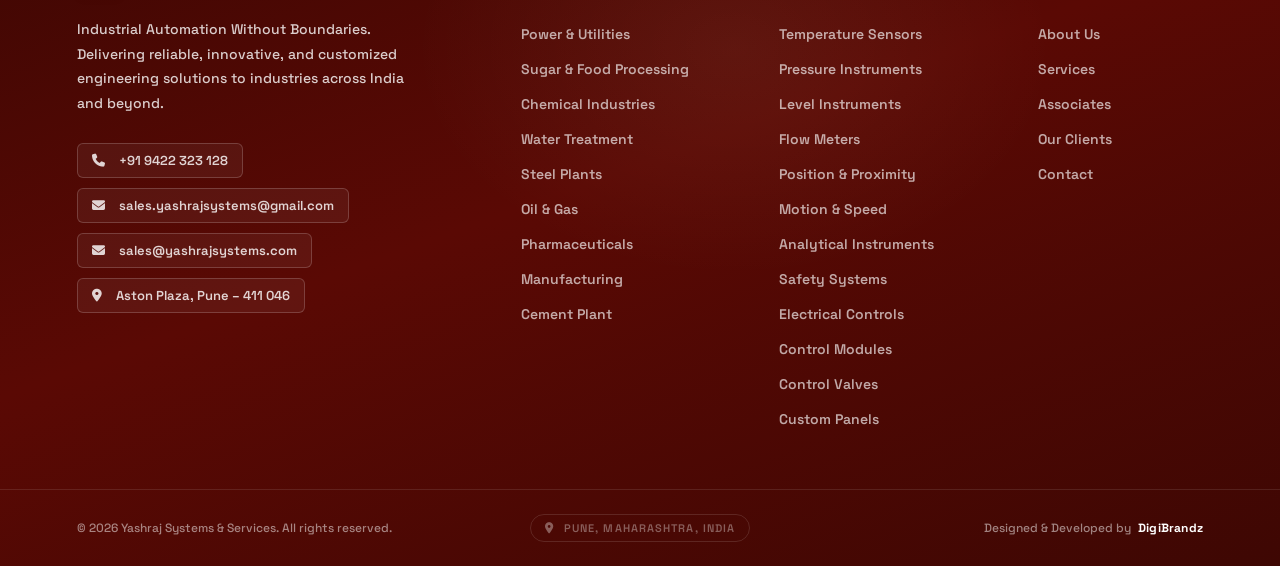
==== commit a0b8756e: "feat: replace alert with custom success modal and falling sparkles animation" ====
--- a/index.html
+++ b/index.html
@@ -781,7 +781,18 @@
             </div>
         </div>
 
-    </footer>
+    <!-- Success Modal Popup -->
+    <div id="successModal" class="modal-overlay">
+        <div class="modal-card">
+            <div class="modal-close" id="modalCloseBtn">&times;</div>
+            <div class="success-icon-wrap">
+                <i class="fa-solid fa-circle-check"></i>
+            </div>
+            <h2>Submission Successful!</h2>
+            <p>Thank you! Your enquiry has been received. A confirmation email has been sent to <span id="clientEmailDisplay" style="color: var(--color-cyan); font-weight: bold;"></span>.</p>
+            <button class="btn-cyber" id="modalOkBtn" style="margin-top: 20px; width: 100%;">OK</button>
+        </div>
+    </div>
 
     <!-- Scripts -->
     <script src="js/main.js"></script>
--- a/css/style.css
+++ b/css/style.css
@@ -2466,3 +2466,136 @@
         width: 80px;
     }
 }
+
+/* --- Success Modal & Sparkles --- */
+.modal-overlay {
+    position: fixed;
+    inset: 0;
+    background-color: rgba(10, 2, 1, 0.9);
+    backdrop-filter: blur(8px);
+    -webkit-backdrop-filter: blur(8px);
+    z-index: 1000000;
+    display: flex;
+    align-items: center;
+    justify-content: center;
+    opacity: 0;
+    pointer-events: none;
+    transition: opacity 0.4s cubic-bezier(0.16, 1, 0.3, 1);
+}
+
+.modal-overlay.is-active {
+    opacity: 1;
+    pointer-events: all;
+}
+
+.modal-card {
+    background: rgba(62, 7, 3, 0.7);
+    border: 1.5px solid rgba(140, 16, 7, 0.5);
+    box-shadow: 0 0 40px rgba(140, 16, 7, 0.4);
+    border-radius: 16px;
+    padding: 40px 30px;
+    max-width: 480px;
+    width: 90%;
+    text-align: center;
+    position: relative;
+    transform: scale(0.9);
+    transition: transform 0.4s cubic-bezier(0.16, 1, 0.3, 1);
+}
+
+.modal-overlay.is-active .modal-card {
+    transform: scale(1);
+}
+
+.modal-close {
+    position: absolute;
+    top: 15px;
+    right: 20px;
+    font-size: 28px;
+    font-weight: 300;
+    color: var(--text-muted);
+    cursor: pointer;
+    transition: color 0.2s;
+    line-height: 1;
+}
+
+.modal-close:hover {
+    color: #ffffff;
+}
+
+.success-icon-wrap {
+    width: 76px;
+    height: 76px;
+    background: rgba(140, 16, 7, 0.15);
+    border: 2px solid var(--color-cyan);
+    border-radius: 50%;
+    display: flex;
+    align-items: center;
+    justify-content: center;
+    margin: 0 auto 24px;
+    font-size: 38px;
+    color: var(--color-cyan);
+    box-shadow: 0 0 20px rgba(51, 230, 255, 0.2);
+    animation: successPulse 2s infinite alternate;
+}
+
+@keyframes successPulse {
+    0% {
+        transform: scale(1);
+        box-shadow: 0 0 15px rgba(51, 230, 255, 0.2);
+    }
+    100% {
+        transform: scale(1.06);
+        box-shadow: 0 0 25px rgba(51, 230, 255, 0.4);
+    }
+}
+
+.modal-card h2 {
+    font-family: 'Unbounded', sans-serif;
+    font-size: 24px;
+    font-weight: 800;
+    margin-bottom: 16px;
+    background: linear-gradient(135deg, #ffffff 40%, var(--color-cream) 100%);
+    -webkit-background-clip: text;
+    -webkit-text-fill-color: transparent;
+    letter-spacing: -0.5px;
+}
+
+.modal-card p {
+    font-size: 15px;
+    color: var(--text-muted);
+    line-height: 1.6;
+    margin-bottom: 24px;
+}
+
+/* Sparkle Falling / Waving Animation */
+.sparkle-particle {
+    position: fixed;
+    top: -30px;
+    pointer-events: none;
+    z-index: 1000001;
+    animation: sparkleWave 3.5s linear forwards;
+}
+
+@keyframes sparkleWave {
+    0% {
+        transform: translateY(0) translateX(0) rotate(0deg) scale(0);
+        opacity: 0;
+    }
+    10% {
+        opacity: 1;
+        transform: translateY(10vh) translateX(20px) rotate(45deg) scale(1);
+    }
+    40% {
+        transform: translateY(40vh) translateX(-20px) rotate(180deg) scale(1.2);
+    }
+    70% {
+        transform: translateY(70vh) translateX(25px) rotate(270deg) scale(1);
+    }
+    90% {
+        opacity: 0.9;
+    }
+    100% {
+        transform: translateY(105vh) translateX(-10px) rotate(360deg) scale(0);
+        opacity: 0;
+    }
+}
